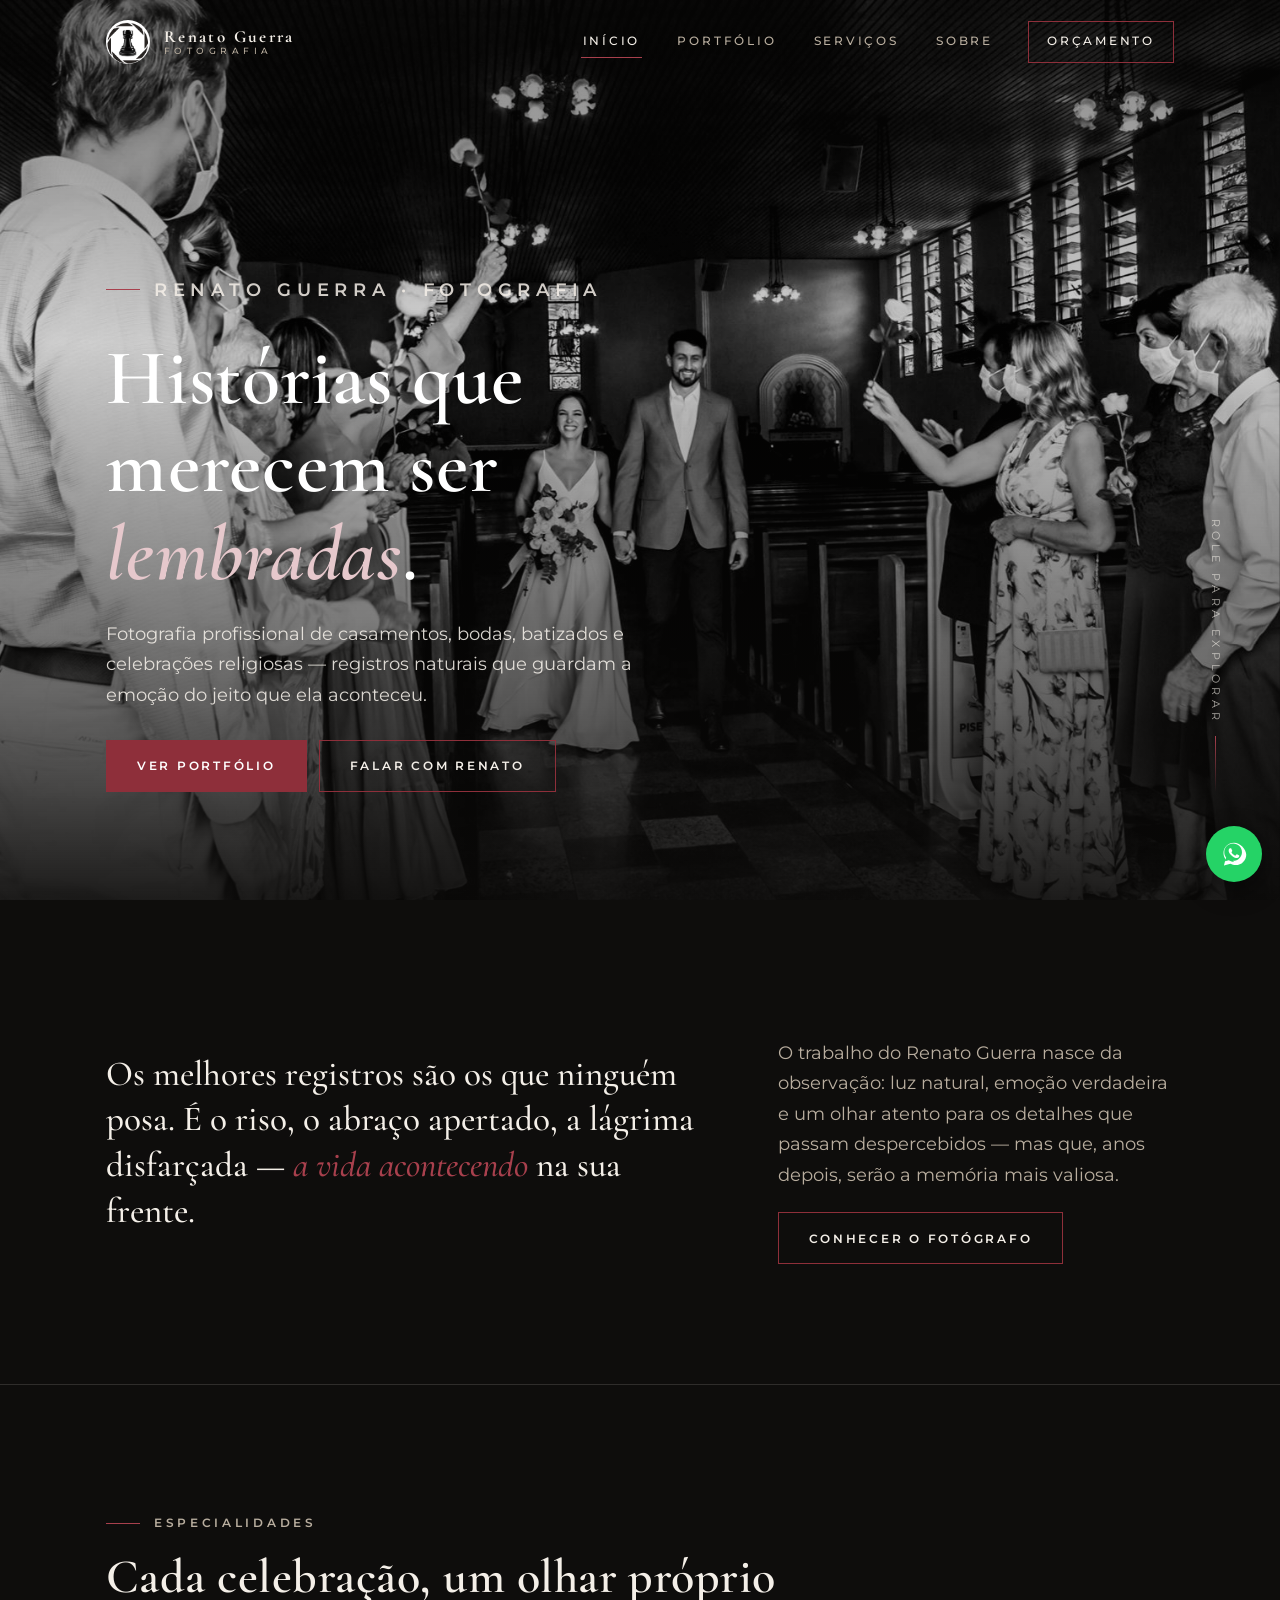
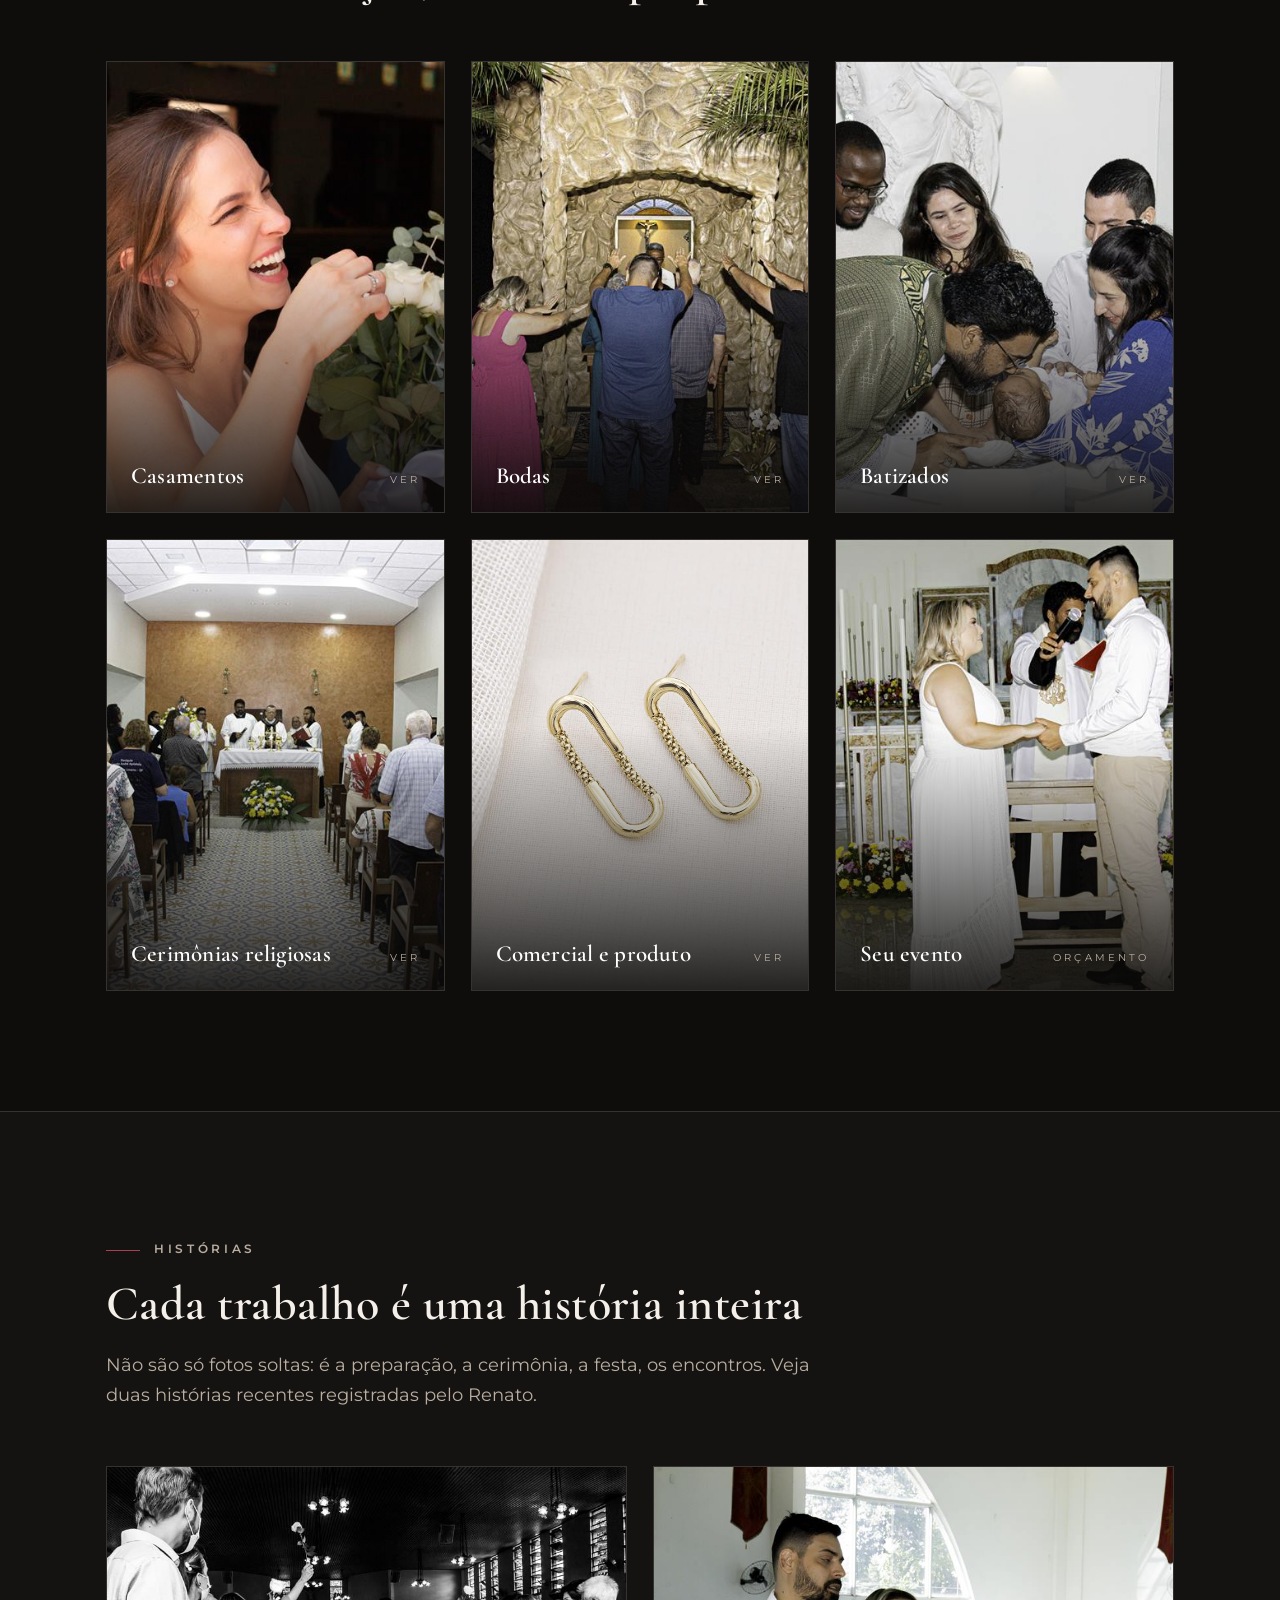
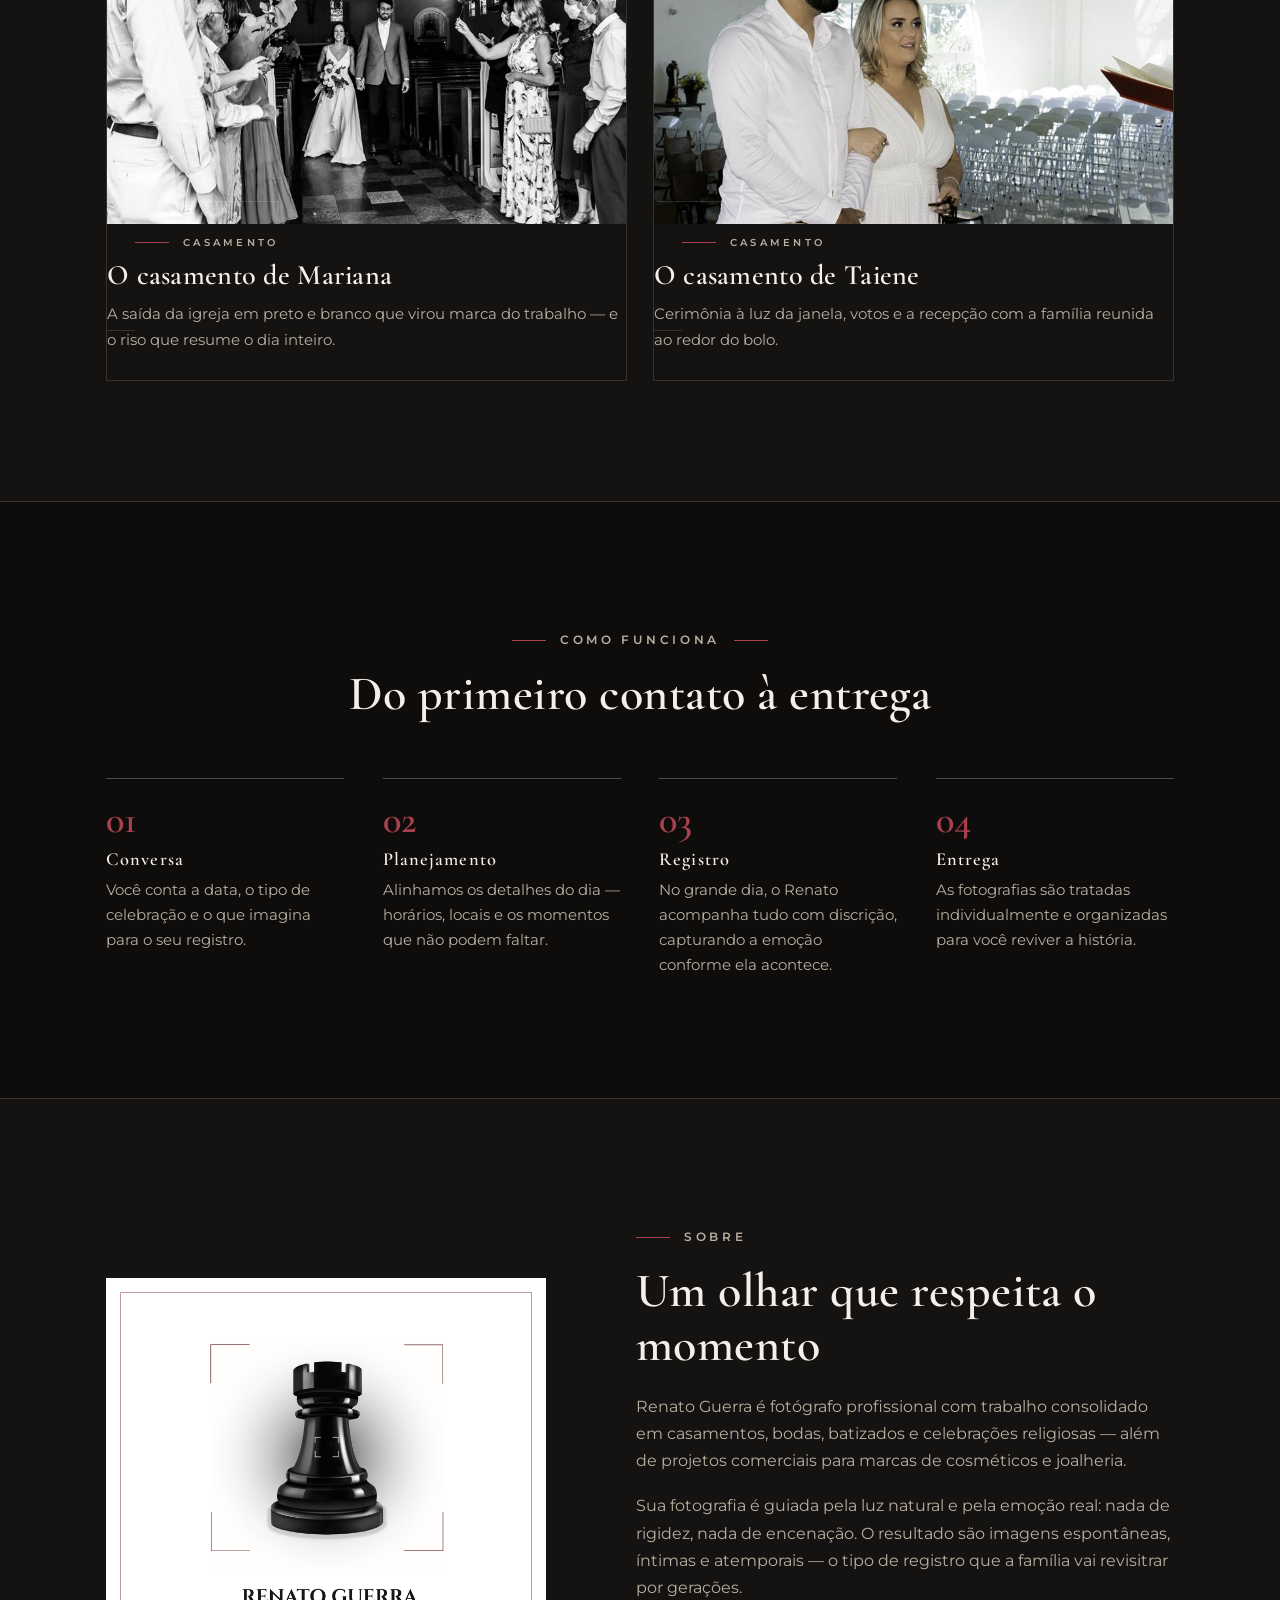
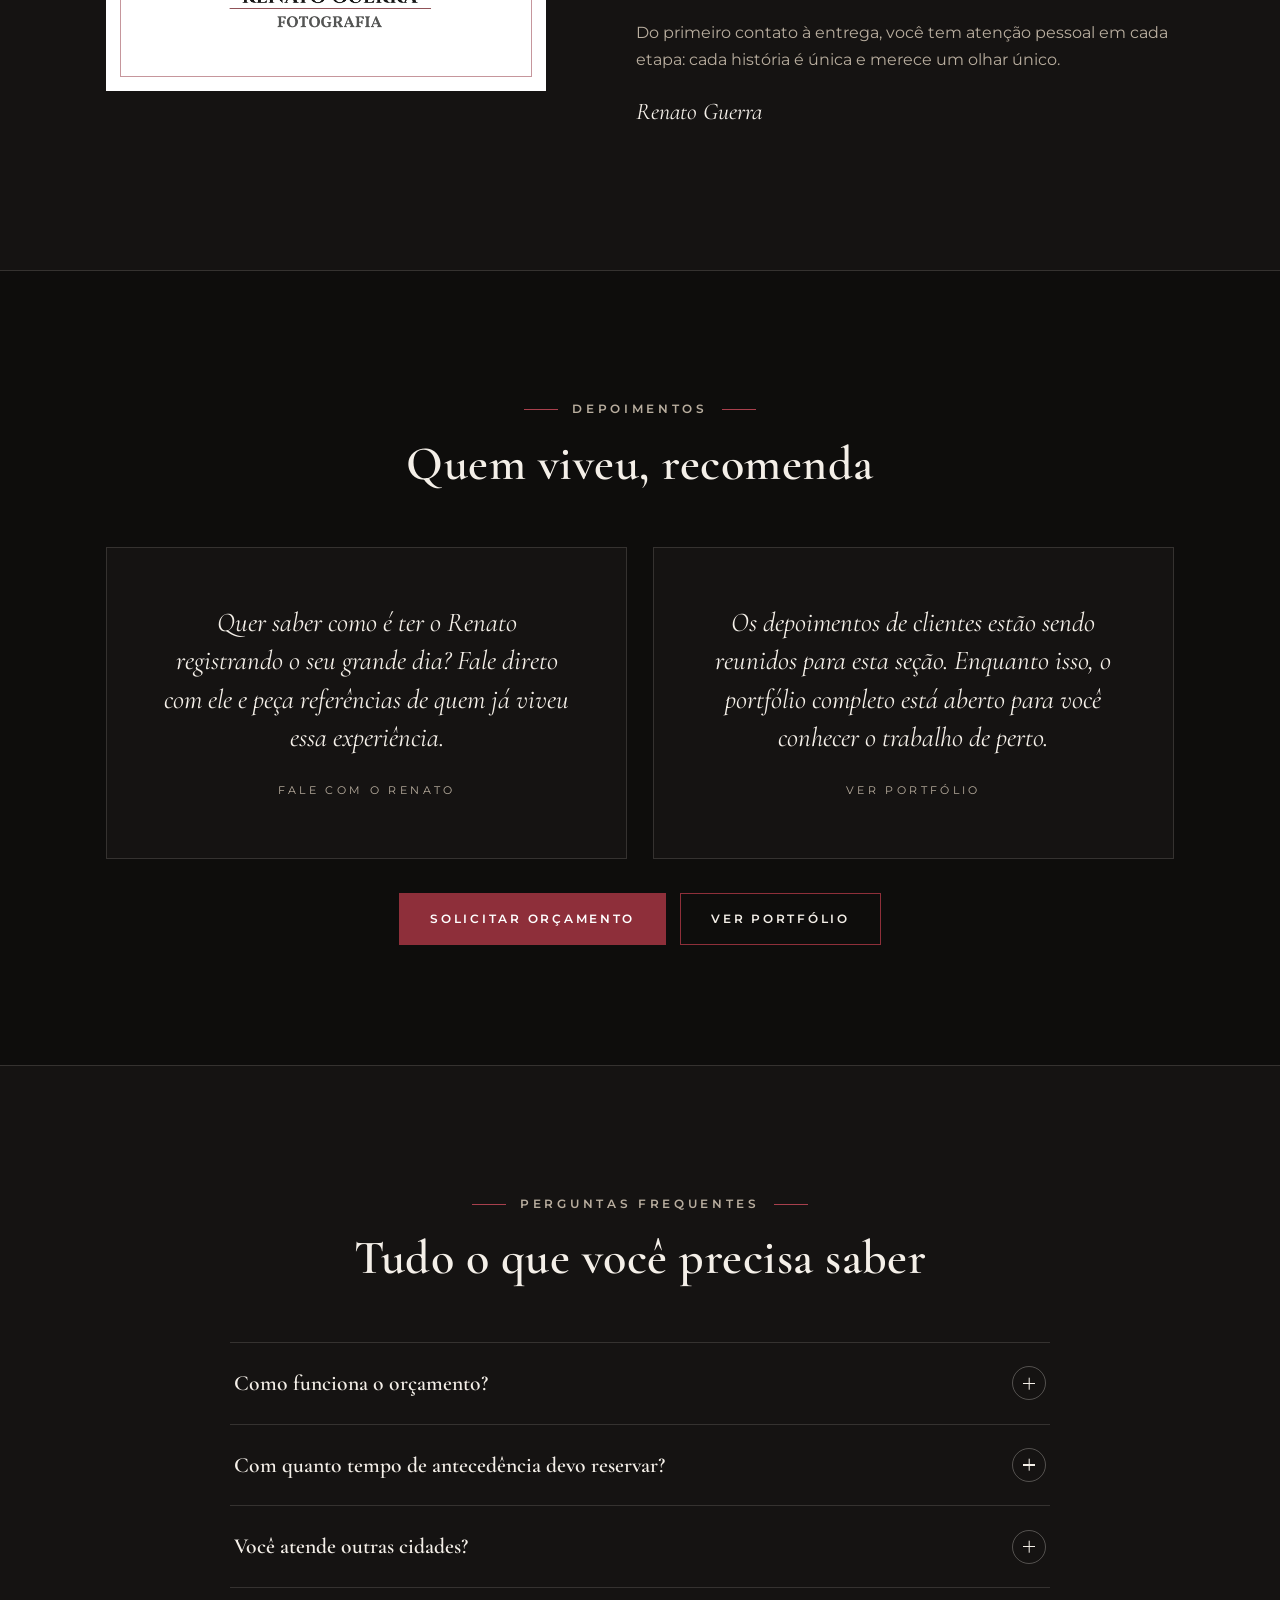
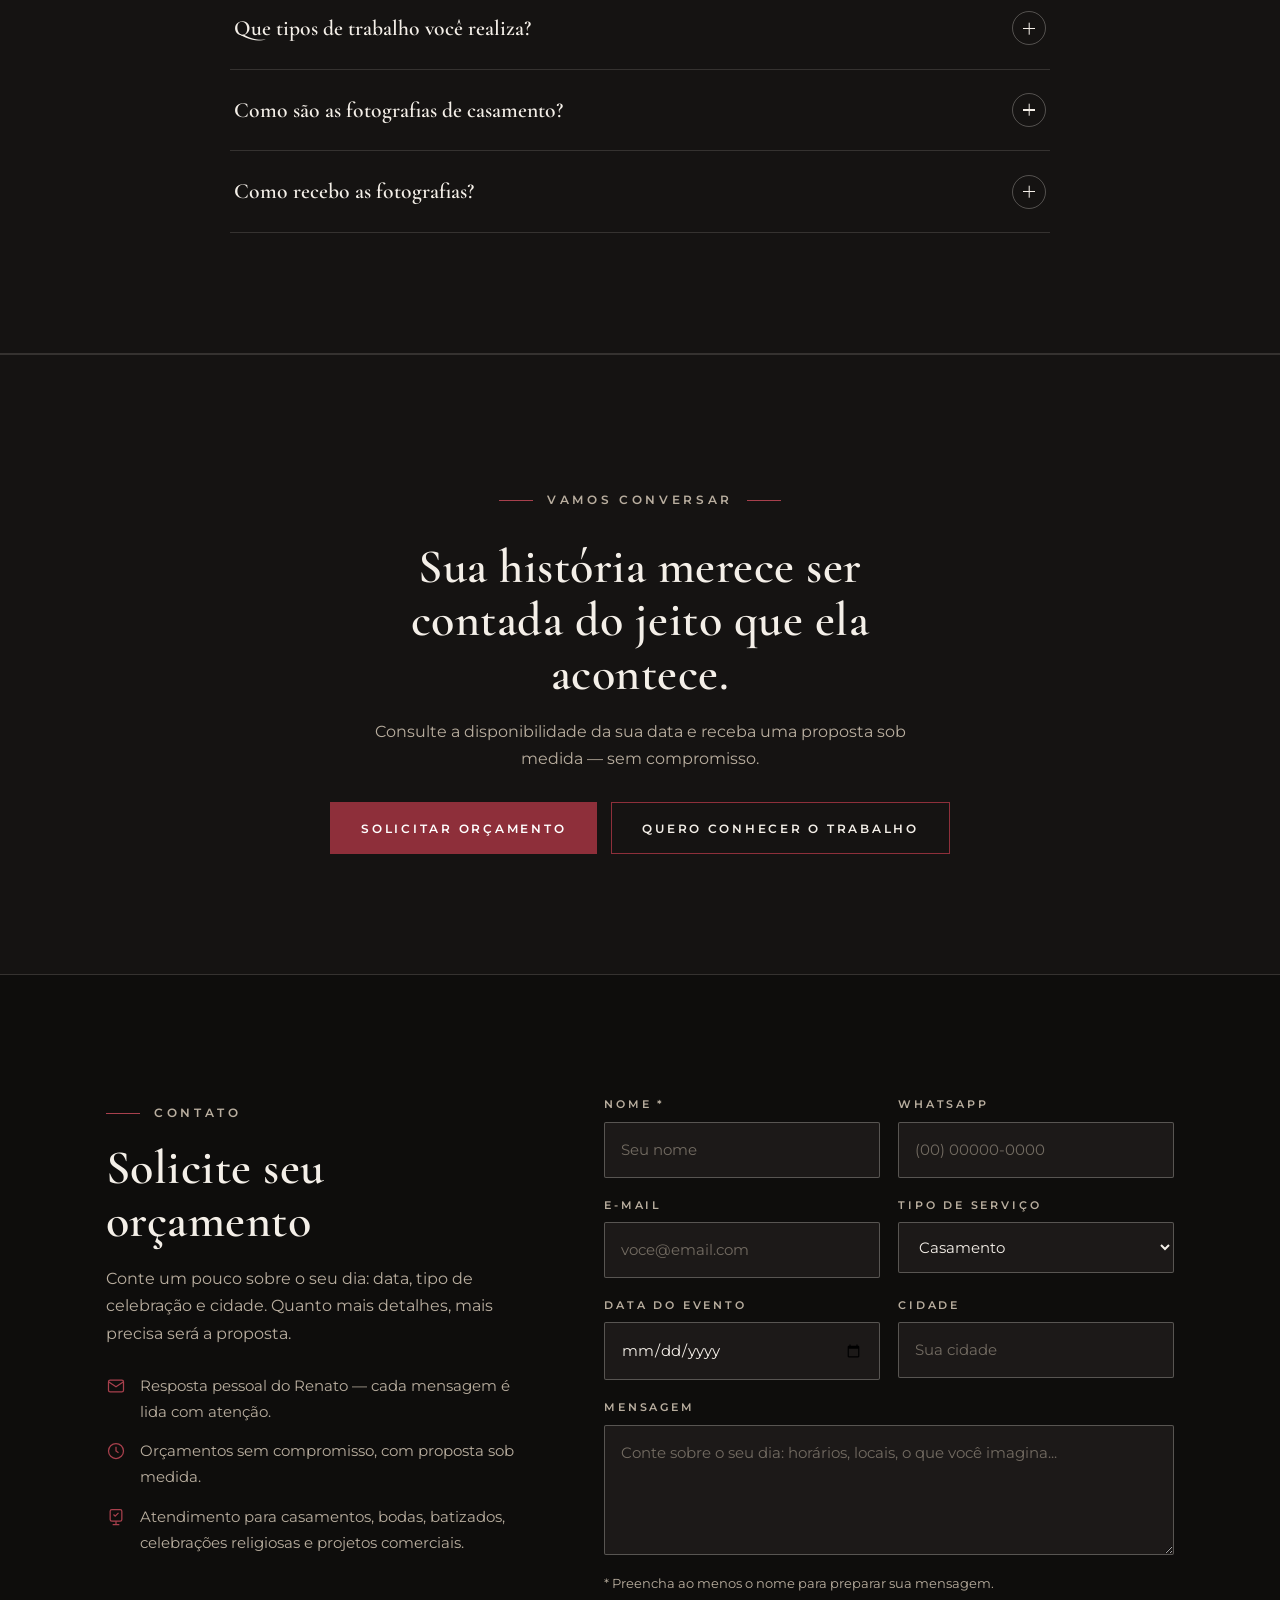
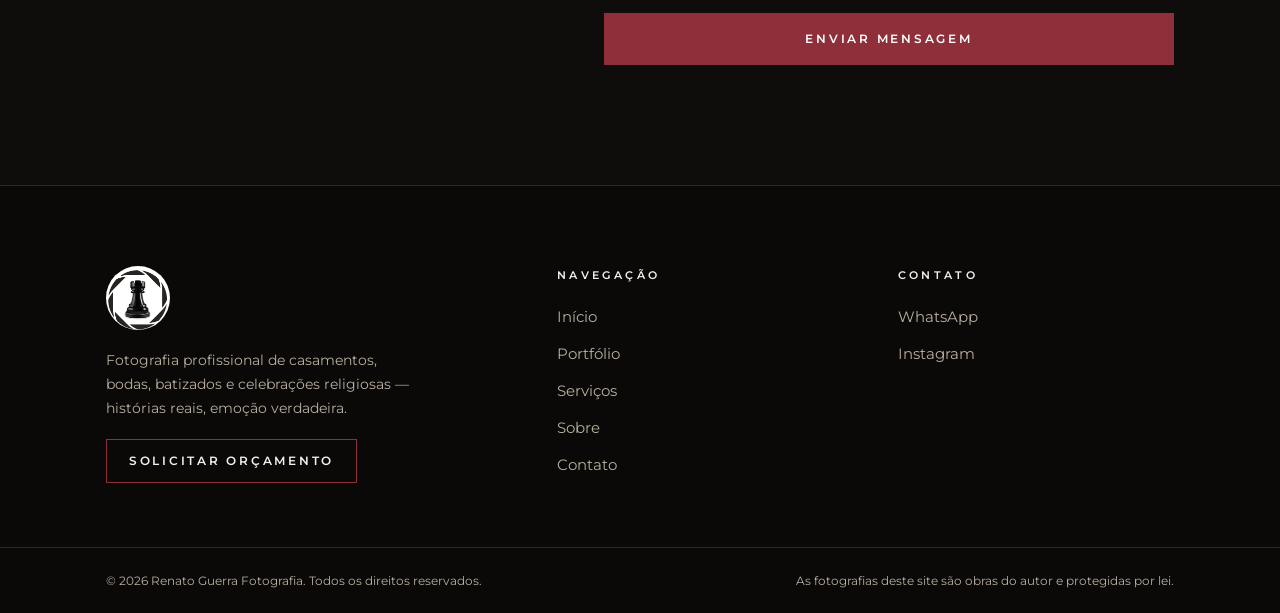
==== index.html @ cd2d1157 "chore: publish workspace changes" ====
<!DOCTYPE html>
<html lang="pt-BR">
<head>
  <meta charset="UTF-8">
  <meta name="viewport" content="width=device-width, initial-scale=1.0">
  <title>Renato Guerra Fotografia | Casamentos, Bodas e Celebrações Religiosas</title>
  <meta name="description" content="Renato Guerra é fotógrafo profissional de casamentos, bodas, batizados e celebrações religiosas. Registros naturais e emocionais que guardam a história da sua família. Solicite orçamento.">
  <meta name="robots" content="index,follow">
  <meta name="theme-color" content="#0e0d0c">
  <link rel="canonical" href="./">
  <link rel="icon" type="image/png" href="img/brand/favicon-64.png" sizes="64x64">
  <link rel="icon" type="image/png" href="img/brand/favicon-256.png" sizes="256x256">
  <link rel="apple-touch-icon" href="img/brand/apple-touch-icon.png">

  <meta property="og:type" content="website">
  <meta property="og:locale" content="pt_BR">
  <meta property="og:site_name" content="Renato Guerra Fotografia">
  <meta property="og:title" content="Renato Guerra Fotografia | Casamentos, Bodas e Celebrações Religiosas">
  <meta property="og:description" content="Registros naturais e emocionais que guardam a história da sua família. Fotografia profissional de casamentos, bodas, batizados e celebrações religiosas.">
  <meta property="og:image" content="img/casamento-mariana-04.jpg">
  <meta name="twitter:card" content="summary_large_image">

  <link rel="preconnect" href="https://fonts.googleapis.com">
  <link rel="preconnect" href="https://fonts.gstatic.com" crossorigin>
  <link href="https://fonts.googleapis.com/css2?family=Cormorant+Garamond:ital,wght@0,500;0,600;0,700;1,500;1,600&family=Montserrat:wght@400;500;600&display=swap" rel="stylesheet">
  <link rel="preload" as="image" href="img/casamento-mariana-04.jpg" fetchpriority="high">
  <link rel="stylesheet" href="css/style.css">

  <script type="application/ld+json">
  {
    "@context": "https://schema.org",
    "@type": "ProfessionalService",
    "name": "Renato Guerra Fotografia",
    "description": "Fotografia profissional de casamentos, bodas, batizados, celebrações religiosas e fotografia comercial de produtos.",
    "image": "img/brand/logo-full.png",
    "founder": { "@type": "Person", "name": "Renato Guerra", "jobTitle": "Fotógrafo" },
    "priceRange": "$$",
    "areaServed": "Brasil",
    "knowsAbout": ["Fotografia de casamento", "Fotografia de bodas", "Fotografia de batizado", "Fotografia comercial"]
  }
  </script>
</head>
<body>

<header class="site-header">
  <div class="header-inner">
    <a class="brand" href="./" aria-label="Renato Guerra Fotografia — página inicial">
      <img src="img/brand/logo-round.png" alt="Logo Renato Guerra Fotografia" width="44" height="44">
      <span class="brand-name">Renato Guerra<small>FOTOGRAFIA</small></span>
    </a>
    <button class="nav-toggle" aria-expanded="false" aria-controls="nav-principal" aria-label="Abrir menu">
      <span></span>
    </button>
    <nav class="nav" id="nav-principal" aria-label="Navegação principal">
      <a href="./" aria-current="page">Início</a>
      <a href="portfolio.html">Portfólio</a>
      <a href="#servicos">Serviços</a>
      <a href="#sobre">Sobre</a>
      <a href="#contato" class="nav-cta">Orçamento</a>
    </nav>
  </div>
</header>

<main>

  <!-- HERO -->
  <section class="hero" aria-label="Apresentação">
    <div class="hero-media">
      <img src="img/casamento-mariana-04.jpg" alt="Saída dos noivos da cerimônia de casamento, em preto e branco" width="2000" height="1333" fetchpriority="high">
    </div>
    <div class="hero-inner">
      <p class="eyebrow">Renato Guerra · Fotografia</p>
      <h1>Histórias que merecem ser <em>lembradas</em>.</h1>
      <p>Fotografia profissional de casamentos, bodas, batizados e celebrações religiosas — registros naturais que guardam a emoção do jeito que ela aconteceu.</p>
      <div class="btn-row">
        <a class="btn btn--solid" href="portfolio.html">Ver portfólio</a>
        <a class="btn btn--ghost" href="#contato" data-wa data-wa-msg="Olá, Renato! Conheci seu trabalho pelo site e gostaria de saber mais sobre seus serviços de fotografia.">Falar com Renato</a>
      </div>
    </div>
    <span class="hero-scroll" aria-hidden="true">Role para explorar</span>
  </section>

  <!-- MANIFESTO -->
  <section class="intro" aria-label="Manifesto">
    <div class="wrap intro-grid">
      <blockquote class="reveal">
        Os melhores registros são os que ninguém posa. É o riso, o abraço apertado, a lágrima disfarçada — <em>a vida acontecendo</em> na sua frente.
      </blockquote>
      <div class="reveal">
        <p class="lead">O trabalho do Renato Guerra nasce da observação: luz natural, emoção verdadeira e um olhar atento para os detalhes que passam despercebidos — mas que, anos depois, serão a memória mais valiosa.</p>
        <div class="btn-row" style="margin-top:22px">
          <a class="btn btn--ghost" href="#sobre">Conhecer o fotógrafo</a>
        </div>
      </div>
    </div>
  </section>

  <!-- ESPECIALIDADES -->
  <section id="servicos" aria-label="Especialidades">
    <div class="wrap">
      <div class="section-head reveal">
        <p class="eyebrow">Especialidades</p>
        <h2>Cada celebração, um olhar próprio</h2>
      </div>
      <div class="cats">
        <a class="cat reveal" href="portfolio.html#galeria" aria-label="Ver fotografias de casamentos">
          <img src="img/casamento-mariana-09-t.jpg" alt="Noiva sorrindo com buquê de rosas brancas" loading="lazy" decoding="async" width="820" height="547">
          <span class="cat-label"><h3>Casamentos</h3><span>Ver</span></span>
        </a>
        <a class="cat reveal" href="portfolio.html#galeria" aria-label="Ver fotografias de bodas">
          <img src="img/bodas-06-t.jpg" alt="Família reunida ao redor do bolo em celebração de bodas" loading="lazy" decoding="async" width="820" height="547">
          <span class="cat-label"><h3>Bodas</h3><span>Ver</span></span>
        </a>
        <a class="cat reveal" href="portfolio.html#galeria" aria-label="Ver fotografias de batizados">
          <img src="img/batismo-06-t.jpg" alt="Bênção do celebrante durante batizado" loading="lazy" decoding="async" width="820" height="547">
          <span class="cat-label"><h3>Batizados</h3><span>Ver</span></span>
        </a>
        <a class="cat reveal" href="portfolio.html#galeria" aria-label="Ver fotografias de cerimônias religiosas">
          <img src="img/religiosa-01-t.jpg" alt="Celebração religiosa na nave da igreja" loading="lazy" decoding="async" width="820" height="547">
          <span class="cat-label"><h3>Cerimônias religiosas</h3><span>Ver</span></span>
        </a>
        <a class="cat reveal" href="portfolio.html#galeria" aria-label="Ver fotografias comerciais e de produto">
          <img src="img/produto-artisana-01-t.jpg" alt="Fotografia de produto — colar de joalheria" loading="lazy" decoding="async" width="820" height="547">
          <span class="cat-label"><h3>Comercial e produto</h3><span>Ver</span></span>
        </a>
        <a class="cat reveal" href="#contato" aria-label="Solicitar orçamento para seu evento">
          <img src="img/casamento-taiene-09-t.jpg" alt="Noivos durante cerimônia de casamento" loading="lazy" decoding="async" width="820" height="547">
          <span class="cat-label"><h3>Seu evento</h3><span>Orçamento</span></span>
        </a>
      </div>
      <p class="cats-hint" aria-hidden="true">Deslize para ver mais</p>
    </div>
  </section>

  <!-- HISTÓRIAS -->
  <section aria-label="Histórias recentes" style="background:var(--bg-2);border-block:1px solid var(--line)">
    <div class="wrap">
      <div class="section-head reveal">
        <p class="eyebrow">Histórias</p>
        <h2>Cada trabalho é uma história inteira</h2>
        <p class="lead">Não são só fotos soltas: é a preparação, a cerimônia, a festa, os encontros. Veja duas histórias recentes registradas pelo Renato.</p>
      </div>
      <div class="stories">
        <a class="story reveal" href="portfolio.html#galeria">
          <img src="img/casamento-mariana-04-t.jpg" alt="Saída da igreja em preto e branco — casamento de Mariana" loading="lazy" decoding="async" width="820" height="547">
          <span class="story-body">
            <span class="eyebrow">Casamento</span>
            <h3>O casamento de Mariana</h3>
            <p>A saída da igreja em preto e branco que virou marca do trabalho — e o riso que resume o dia inteiro.</p>
          </span>
        </a>
        <a class="story reveal" href="portfolio.html#galeria">
          <img src="img/casamento-taiene-01-t.jpg" alt="Cerimônia à luz da janela — casamento de Taiene" loading="lazy" decoding="async" width="820" height="547">
          <span class="story-body">
            <span class="eyebrow">Casamento</span>
            <h3>O casamento de Taiene</h3>
            <p>Cerimônia à luz da janela, votos e a recepção com a família reunida ao redor do bolo.</p>
          </span>
        </a>
      </div>
    </div>
  </section>

  <!-- PROCESSO -->
  <section aria-label="Como funciona">
    <div class="wrap">
      <div class="section-head section-head--center reveal">
        <p class="eyebrow eyebrow--center">Como funciona</p>
        <h2>Do primeiro contato à entrega</h2>
      </div>
      <div class="process">
        <div class="step reveal"><span class="step-num">01</span><h3>Conversa</h3><p>Você conta a data, o tipo de celebração e o que imagina para o seu registro.</p></div>
        <div class="step reveal"><span class="step-num">02</span><h3>Planejamento</h3><p>Alinhamos os detalhes do dia — horários, locais e os momentos que não podem faltar.</p></div>
        <div class="step reveal"><span class="step-num">03</span><h3>Registro</h3><p>No grande dia, o Renato acompanha tudo com discrição, capturando a emoção conforme ela acontece.</p></div>
        <div class="step reveal"><span class="step-num">04</span><h3>Entrega</h3><p>As fotografias são tratadas individualmente e organizadas para você reviver a história.</p></div>
      </div>
    </div>
  </section>

  <!-- SOBRE -->
  <section id="sobre" aria-label="Sobre Renato Guerra" style="background:var(--bg-2);border-block:1px solid var(--line)">
    <div class="wrap about-grid">
      <div class="about-mark reveal">
        <img src="img/brand/logo-full.png" alt="Logo Renato Guerra Fotografia — torre de xadrez com marcas de visor fotográfico" loading="lazy" decoding="async" width="938" height="1200">
      </div>
      <div class="about-text reveal">
        <p class="eyebrow">Sobre</p>
        <h2>Um olhar que respeita o momento</h2>
        <p>Renato Guerra é fotógrafo profissional com trabalho consolidado em casamentos, bodas, batizados e celebrações religiosas — além de projetos comerciais para marcas de cosméticos e joalheria.</p>
        <p>Sua fotografia é guiada pela luz natural e pela emoção real: nada de rigidez, nada de encenação. O resultado são imagens espontâneas, íntimas e atemporais — o tipo de registro que a família vai revisitrar por gerações.</p>
        <p>Do primeiro contato à entrega, você tem atenção pessoal em cada etapa: cada história é única e merece um olhar único.</p>
        <p class="sign">Renato Guerra</p>
      </div>
    </div>
  </section>

  <!-- DEPOIMENTOS -->
  <section aria-label="Depoimentos">
    <div class="wrap">
      <div class="section-head section-head--center reveal">
        <p class="eyebrow eyebrow--center">Depoimentos</p>
        <h2>Quem viveu, recomenda</h2>
      </div>
      <div class="testi-row">
        <a class="testi reveal" href="#contato" data-wa data-wa-msg="Olá, Renato! Conheci seu trabalho pelo site e gostaria de conversar sobre fotografia.">
          <blockquote>Quer saber como é ter o Renato registrando o seu grande dia? Fale direto com ele e peça referências de quem já viveu essa experiência.</blockquote>
          <cite>Fale com o Renato</cite>
        </a>
        <a class="testi reveal" href="portfolio.html">
          <blockquote>Os depoimentos de clientes estão sendo reunidos para esta seção. Enquanto isso, o portfólio completo está aberto para você conhecer o trabalho de perto.</blockquote>
          <cite>Ver portfólio</cite>
        </a>
      </div>
      <div class="btn-row" style="justify-content:center;margin-top:34px">
        <a class="btn btn--solid" href="#contato" data-wa data-wa-msg="Olá, Renato! Gostaria de solicitar um orçamento para fotografia.">Solicitar orçamento</a>
        <a class="btn btn--ghost" href="portfolio.html">Ver portfólio</a>
      </div>
    </div>
  </section>

  <!-- FAQ -->
  <section aria-label="Perguntas frequentes" style="background:var(--bg-2);border-block:1px solid var(--line)">
    <div class="wrap">
      <div class="section-head section-head--center reveal">
        <p class="eyebrow eyebrow--center">Perguntas frequentes</p>
        <h2>Tudo o que você precisa saber</h2>
      </div>
      <div class="faq reveal">
        <details>
          <summary>Como funciona o orçamento? <span class="fx" aria-hidden="true"></span></summary>
          <p>Cada trabalho é único. Pelo formulário ou pelo WhatsApp, você conta a data, o tipo de celebração e o que imagina — e recebe uma proposta sob medida para o seu dia.</p>
        </details>
        <details>
          <summary>Com quanto tempo de antecedência devo reservar? <span class="fx" aria-hidden="true"></span></summary>
          <p>Quanto antes, melhor — especialmente para casamentos em datas concorridas, quando a agenda preenche com meses de antecedência. Consulte a disponibilidade da sua data sem compromisso.</p>
        </details>
        <details>
          <summary>Você atende outras cidades? <span class="fx" aria-hidden="true"></span></summary>
          <p>Sim — atendimentos fora da cidade de origem podem ser combinados diretamente na conversa do orçamento, de acordo com a logística do seu evento.</p>
        </details>
        <details>
          <summary>Que tipos de trabalho você realiza? <span class="fx" aria-hidden="true"></span></summary>
          <p>Casamentos, bodas, batizados e celebrações religiosas, além de fotografia comercial e de produto para marcas. Cada categoria tem seu próprio olhar e abordagem.</p>
        </details>
        <details>
          <summary>Como são as fotografias de casamento? <span class="fx" aria-hidden="true"></span></summary>
          <p>O registro é documental e discreto: a cerimônia, os convidados, os detalhes e as emoções são capturados conforme acontecem, com luz natural — sem interromper o seu dia.</p>
        </details>
        <details>
          <summary>Como recebo as fotografias? <span class="fx" aria-hidden="true"></span></summary>
          <p>As fotografias passam por tratamento individual e são organizadas para você reviver cada momento. Os detalhes de entrega e formatos são combinados no momento da contratação.</p>
        </details>
      </div>
    </div>
  </section>

  <!-- CTA FINAL -->
  <section class="cta-band" aria-label="Contato">
    <div class="wrap reveal">
      <p class="eyebrow eyebrow--center" style="justify-content:center">Vamos conversar</p>
      <h2>Sua história merece ser contada do jeito que ela acontece.</h2>
      <p>Consulte a disponibilidade da sua data e receba uma proposta sob medida — sem compromisso.</p>
      <div class="btn-row">
        <a class="btn btn--solid" href="#contato">Solicitar orçamento</a>
        <a class="btn btn--ghost" href="portfolio.html">Quero conhecer o trabalho</a>
      </div>
    </div>
  </section>

  <!-- CONTATO -->
  <section id="contato" aria-label="Contato e orçamento">
    <div class="wrap contact-grid">
      <div class="contact-side reveal">
        <p class="eyebrow">Contato</p>
        <h2>Solicite seu orçamento</h2>
        <p>Conte um pouco sobre o seu dia: data, tipo de celebração e cidade. Quanto mais detalhes, mais precisa será a proposta.</p>
        <ul class="contact-list">
          <li>
            <svg viewBox="0 0 24 24" aria-hidden="true"><rect x="3" y="5" width="18" height="14" rx="2"/><path d="m3 7 9 6 9-6"/></svg>
            <span>Resposta pessoal do Renato — cada mensagem é lida com atenção.</span>
          </li>
          <li>
            <svg viewBox="0 0 24 24" aria-hidden="true"><circle cx="12" cy="12" r="9"/><path d="M12 7v5l3 2"/></svg>
            <span>Orçamentos sem compromisso, com proposta sob medida.</span>
          </li>
          <li>
            <svg viewBox="0 0 24 24" aria-hidden="true"><path d="M8 21h8M12 17v4"/><rect x="5" y="3" width="14" height="14" rx="2"/><path d="m9 9 2 2 4-4"/></svg>
            <span>Atendimento para casamentos, bodas, batizados, celebrações religiosas e projetos comerciais.</span>
          </li>
        </ul>
      </div>
      <form class="form reveal" id="form-orcamento" novalidate>
        <div class="field">
          <label for="f-nome">Nome *</label>
          <input type="text" id="f-nome" name="nome" required autocomplete="name" placeholder="Seu nome">
        </div>
        <div class="field">
          <label for="f-whatsapp">WhatsApp</label>
          <input type="tel" id="f-whatsapp" name="whatsapp" autocomplete="tel" placeholder="(00) 00000-0000">
        </div>
        <div class="field">
          <label for="f-email">E-mail</label>
          <input type="email" id="f-email" name="email" autocomplete="email" placeholder="voce@email.com">
        </div>
        <div class="field">
          <label for="f-tipo">Tipo de serviço</label>
          <select id="f-tipo" name="tipo">
            <option value="Casamento">Casamento</option>
            <option value="Bodas">Bodas</option>
            <option value="Batizado">Batizado</option>
            <option value="Celebração religiosa">Celebração religiosa</option>
            <option value="Comercial / produto">Comercial / produto</option>
            <option value="Outro">Outro</option>
          </select>
        </div>
        <div class="field">
          <label for="f-data">Data do evento</label>
          <input type="date" id="f-data" name="data">
        </div>
        <div class="field">
          <label for="f-cidade">Cidade</label>
          <input type="text" id="f-cidade" name="cidade" autocomplete="address-level2" placeholder="Sua cidade">
        </div>
        <div class="field field--full">
          <label for="f-msg">Mensagem</label>
          <textarea id="f-msg" name="mensagem" placeholder="Conte sobre o seu dia: horários, locais, o que você imagina..."></textarea>
        </div>
        <p class="form-note">* Preencha ao menos o nome para preparar sua mensagem.</p>
        <div class="form-success" role="status" aria-live="polite">
          <strong class="js-ok-title">Mensagem preparada.</strong>
          <p class="js-ok-text">Sua mensagem foi gerada para envio.</p>
          <textarea class="js-ok-copy" style="display:none;width:100%;margin-top:12px;min-height:120px;background:var(--bg-3);border:1px solid var(--line-strong);color:var(--text);font:inherit;font-size:.88rem" readonly></textarea>
        </div>
        <div class="field field--full" style="gap:0">
          <button type="submit" class="btn btn--solid">Enviar mensagem</button>
        </div>
      </form>
    </div>
  </section>

</main>

<a class="wa-float" data-wa href="#contato" aria-label="Falar com Renato no WhatsApp">
  <svg viewBox="0 0 32 32" aria-hidden="true"><path d="M16 3C9.4 3 4 8.3 4 14.9c0 2.6.8 5 2.3 7L4.5 29l7.4-1.9c1.9 1 4 1.6 6.1 1.6 6.6 0 12-5.3 12-11.9S22.6 3 16 3zm0 21.8c-1.9 0-3.8-.5-5.4-1.5l-.4-.2-4.4 1.1 1.2-4.2-.3-.4c-1.2-1.7-1.8-3.6-1.8-5.7 0-5.4 4.5-9.8 10.1-9.8s10.1 4.4 10.1 9.8-4.5 9.9-10.1 9.9zm5.5-7.4c-.3-.1-1.8-.9-2-1-.3-.1-.5-.1-.7.1-.2.3-.8 1-.9 1.2-.2.2-.3.2-.6.1-.3-.1-1.3-.5-2.4-1.5-.9-.8-1.5-1.8-1.7-2.1-.2-.3 0-.5.1-.6l.4-.5c.1-.2.2-.3.3-.5.1-.2 0-.4 0-.5s-.7-1.6-1-2.2c-.2-.5-.5-.5-.7-.5h-.6c-.2 0-.5.1-.8.4-.3.3-1 1-1 2.5s1.1 2.9 1.2 3.1c.1.2 2.1 3.2 5.1 4.5.7.3 1.3.5 1.7.6.7.2 1.4.2 1.9.1.6-.1 1.8-.7 2-1.4.3-.7.3-1.3.2-1.4-.1-.1-.3-.2-.6-.4z"/></svg>
</a>

<footer class="site-footer">
  <div class="wrap footer-grid">
    <div class="footer-brand">
      <img src="img/brand/logo-round.png" alt="Logo Renato Guerra Fotografia" loading="lazy" width="64" height="64">
      <p>Fotografia profissional de casamentos, bodas, batizados e celebrações religiosas — histórias reais, emoção verdadeira.</p>
      <div class="btn-row">
        <a class="btn btn--ghost" style="min-height:44px;padding:10px 22px" href="#contato">Solicitar orçamento</a>
      </div>
    </div>
    <div>
      <h4>Navegação</h4>
      <ul class="footer-links">
        <li><a href="./">Início</a></li>
        <li><a href="portfolio.html">Portfólio</a></li>
        <li><a href="#servicos">Serviços</a></li>
        <li><a href="#sobre">Sobre</a></li>
        <li><a href="#contato">Contato</a></li>
      </ul>
    </div>
    <div>
      <h4>Contato</h4>
      <ul class="footer-links">
        <li><a data-wa href="#contato">WhatsApp</a></li>
        <li><a data-ig href="https://www.instagram.com/guerra.renatofotografia/" style="display:none">Instagram</a></li>
        <li><a data-email href="#" style="display:none">E-mail</a></li>
      </ul>
    </div>
  </div>
  <div class="footer-bottom">
    <div class="wrap">
      <span>© <span id="ano">2026</span> Renato Guerra Fotografia. Todos os direitos reservados.</span>
      <span>As fotografias deste site são obras do autor e protegidas por lei.</span>
    </div>
  </div>
</footer>

<script src="js/galeria.js" defer></script>
<script src="js/main.js" defer></script>
</body>
</html>
---- css/style.css ----
/* =========================================================
   RENATO GUERRA FOTOGRAFIA — Design System
   Identidade: preto profundo, branco quente, vinho da logo
   ========================================================= */

:root{
  --bg:#0e0d0c;
  --bg-2:#151312;
  --bg-3:#1c1918;
  --text:#f4efe8;
  --muted:#b9ae9f;
  --accent:#8e2f3a;
  --accent-2:#a8404d;
  --line:rgba(244,239,232,.14);
  --line-strong:rgba(244,239,232,.28);
  --serif:'Cormorant Garamond',Georgia,serif;
  --sans:'Montserrat',system-ui,-apple-system,Segoe UI,Arial,sans-serif;
  --maxw:1180px;
  --pad:clamp(20px,5vw,56px);
  --ease:cubic-bezier(.22,.61,.36,1);
}

*,*::before,*::after{box-sizing:border-box}
html{scroll-behavior:smooth;-webkit-text-size-adjust:100%}
body{
  margin:0;background:var(--bg);color:var(--text);
  font-family:var(--sans);font-size:16px;line-height:1.7;
  -webkit-font-smoothing:antialiased;overflow-x:hidden;
}
img{max-width:100%;display:block;height:auto}
a{color:inherit;text-decoration:none}
button{font-family:inherit}

::selection{background:var(--accent);color:#fff}

/* Tipografia */
h1,h2,h3{font-family:var(--serif);font-weight:600;line-height:1.12;margin:0;letter-spacing:.01em}
.eyebrow{
  font-family:var(--sans);font-size:.72rem;font-weight:600;
  letter-spacing:.32em;text-transform:uppercase;color:var(--muted);
  display:inline-flex;align-items:center;gap:14px;margin:0 0 18px;
}
.eyebrow::before{content:"";width:34px;height:1px;background:var(--accent-2)}
.eyebrow--center::after{content:"";width:34px;height:1px;background:var(--accent-2)}
h2{font-size:clamp(1.9rem,4.2vw,3rem)}
.lead{color:var(--muted);font-size:clamp(1rem,1.4vw,1.13rem);max-width:62ch}

/* Layout */
.wrap{max-width:var(--maxw);margin:0 auto;padding:0 var(--pad)}
section{padding:clamp(64px,10vw,120px) 0}
.section-head{max-width:720px;margin-bottom:clamp(32px,5vw,56px)}
.section-head--center{margin-inline:auto;text-align:center}
.section-head--center .lead{margin-inline:auto}

/* Botões */
.btn{
  display:inline-flex;align-items:center;justify-content:center;gap:10px;
  min-height:52px;padding:14px 30px;border:1px solid var(--accent);
  font-size:.78rem;font-weight:600;letter-spacing:.22em;text-transform:uppercase;
  cursor:pointer;transition:background .3s var(--ease),color .3s var(--ease),border-color .3s var(--ease);
  background:transparent;color:var(--text);
}
.btn--solid{background:var(--accent);color:#fff}
.btn--solid:hover{background:var(--accent-2);border-color:var(--accent-2)}
.btn--ghost:hover{background:rgba(142,47,58,.16)}
.btn:focus-visible,a:focus-visible,button:focus-visible,input:focus-visible,select:focus-visible,textarea:focus-visible,[tabindex]:focus-visible{
  outline:2px solid var(--accent-2);outline-offset:3px
}
.btn-row{display:flex;flex-wrap:wrap;gap:14px}

/* Header */
.site-header{
  position:fixed;inset:0 0 auto;z-index:60;
  transition:background .35s var(--ease),box-shadow .35s var(--ease),border-color .35s;
  border-bottom:1px solid transparent;
}
.site-header.is-solid{background:rgba(14,13,12,.94);backdrop-filter:blur(10px);border-bottom-color:var(--line)}
.header-inner{
  max-width:var(--maxw);margin:0 auto;padding:14px var(--pad);
  display:flex;align-items:center;justify-content:space-between;gap:20px;
}
.brand{display:flex;align-items:center;gap:14px;min-height:56px}
.brand img{width:44px;height:44px;border-radius:50%;background:#fff;object-fit:cover}
.brand-name{font-family:var(--serif);font-size:1.06rem;font-weight:700;letter-spacing:.14em;line-height:1.1;white-space:nowrap}
.brand-name small{display:block;font-family:var(--sans);font-size:.56rem;font-weight:500;letter-spacing:.5em;color:var(--muted)}
.nav{display:flex;align-items:center;gap:clamp(18px,2.6vw,36px)}
.nav a{
  font-size:.72rem;font-weight:500;letter-spacing:.24em;text-transform:uppercase;
  color:var(--muted);padding:8px 2px;position:relative;transition:color .25s
}
.nav a::after{
  content:"";position:absolute;left:0;bottom:2px;height:1px;width:100%;
  background:var(--accent-2);transform:scaleX(0);transform-origin:left;
  transition:transform .3s var(--ease)
}
.nav a:hover,.nav a[aria-current="page"]{color:var(--text)}
.nav a:hover::after,.nav a[aria-current="page"]::after{transform:scaleX(1)}
.nav-cta{border:1px solid var(--accent);padding:10px 18px !important;color:var(--text) !important}
.nav-cta:hover{background:var(--accent)}
.nav-cta::after{display:none}
.nav-toggle{
  display:none;width:48px;height:48px;border:1px solid var(--line-strong);
  background:rgba(14,13,12,.5);cursor:pointer;position:relative;border-radius:2px
}
.nav-toggle span,.nav-toggle span::before,.nav-toggle span::after{
  content:"";position:absolute;left:14px;width:20px;height:1.6px;background:var(--text);transition:transform .3s var(--ease),opacity .3s
}
.nav-toggle span{top:23px}
.nav-toggle span::before{left:0;top:-6px}
.nav-toggle span::after{left:0;top:6px}
.nav-toggle[aria-expanded="true"] span{background:transparent}
.nav-toggle[aria-expanded="true"] span::before{transform:translateY(6px) rotate(45deg)}
.nav-toggle[aria-expanded="true"] span::after{transform:translateY(-6px) rotate(-45deg)}

@media (max-width:920px){
  .nav{
    position:fixed;inset:0;flex-direction:column;justify-content:center;
    background:rgba(10,9,8,.98);gap:8px;opacity:0;visibility:hidden;
    transition:opacity .3s var(--ease),visibility .3s
  }
  .nav.is-open{opacity:1;visibility:visible}
  .nav a{font-size:1rem;letter-spacing:.3em;padding:14px 20px}
  .nav-cta{margin-top:18px;padding:16px 34px !important}
  .nav-toggle{display:block;z-index:70}
}
@media (max-width:380px){.brand img{width:38px;height:38px}.brand-name{font-size:.95rem}}

/* Hero */
.hero{
  position:relative;min-height:100svh;display:flex;align-items:flex-end;
  padding:0 0 clamp(72px,12vh,140px);isolation:isolate
}
.hero-media{position:absolute;inset:0;z-index:-2;overflow:hidden}
.hero-media img{width:100%;height:100%;object-fit:cover;object-position:center 30%;animation:heroZoom 14s var(--ease) forwards}
@keyframes heroZoom{from{transform:scale(1.07)}to{transform:scale(1)}}
.hero::after{
  content:"";position:absolute;inset:0;z-index:-1;
  background:linear-gradient(180deg,rgba(10,9,8,.52) 0%,rgba(10,9,8,.18) 38%,rgba(10,9,8,.62) 78%,rgba(10,9,8,.92) 100%)
}
.hero-inner{max-width:var(--maxw);margin:0 auto;padding:0 var(--pad);width:100%}
.hero .eyebrow{color:rgba(244,239,232,.85)}
.hero h1{font-size:clamp(2.5rem,7vw,4.9rem);max-width:14ch;color:#fff}
.hero h1 em{font-style:italic;color:#e6c8cc}
.hero p{color:rgba(244,239,232,.88);max-width:46ch;margin:20px 0 30px;font-size:clamp(.98rem,1.5vw,1.12rem)}
.hero .btn-row{gap:12px}
.hero-scroll{
  position:absolute;right:clamp(20px,5vw,56px);bottom:clamp(72px,12vh,140px);
  writing-mode:vertical-rl;font-size:.66rem;letter-spacing:.4em;text-transform:uppercase;
  color:rgba(244,239,232,.65);display:flex;align-items:center;gap:12px
}
.hero-scroll::after{content:"";width:1px;height:56px;background:linear-gradient(180deg,var(--accent-2),transparent)}
@media (max-width:720px){.hero-scroll{display:none}.hero .btn{width:100%;max-width:340px}}

/* Faixa manifesto */
.intro{border-bottom:1px solid var(--line)}
.intro-grid{display:grid;grid-template-columns:1.2fr .8fr;gap:clamp(28px,6vw,80px);align-items:center}
.intro blockquote{
  font-family:var(--serif);font-size:clamp(1.5rem,3vw,2.2rem);line-height:1.3;margin:0;font-weight:500
}
.intro blockquote em{color:var(--accent-2);font-style:italic}
@media (max-width:820px){.intro-grid{grid-template-columns:1fr}}

/* Especialidades */
.cats{display:grid;grid-template-columns:repeat(3,1fr);gap:clamp(14px,2vw,26px)}
.cat{
  position:relative;display:block;overflow:hidden;background:var(--bg-2);
  aspect-ratio:3/4;border:1px solid var(--line)
}
.cat img{width:100%;height:100%;object-fit:cover;transition:transform .8s var(--ease),filter .8s var(--ease)}
.cat::after{content:"";position:absolute;inset:0;background:linear-gradient(180deg,transparent 42%,rgba(10,9,8,.88) 100%)}
.cat:hover img{transform:scale(1.045)}
.cat-label{
  position:absolute;left:0;right:0;bottom:0;z-index:2;padding:22px 24px;
  display:flex;align-items:baseline;justify-content:space-between;gap:10px
}
.cat-label h3{font-size:clamp(1.2rem,1.8vw,1.5rem);color:#fff}
.cat-label span{font-size:.64rem;letter-spacing:.3em;text-transform:uppercase;color:var(--muted);white-space:nowrap}
@media (max-width:920px){
  .cats{display:grid;grid-auto-flow:column;grid-auto-columns:74%;grid-template-columns:none;
    overflow-x:auto;scroll-snap-type:x mandatory;gap:14px;
    margin-inline:calc(var(--pad)*-1);padding-inline:var(--pad);scrollbar-width:none}
  .cats::-webkit-scrollbar{display:none}
  .cat{scroll-snap-align:center;aspect-ratio:4/5}
  .cats-hint{display:block;margin-top:14px;font-size:.66rem;letter-spacing:.28em;text-transform:uppercase;color:var(--muted);text-align:center}
}
@media (min-width:921px){.cats-hint{display:none}}

/* Histórias */
.stories{display:grid;grid-template-columns:1fr 1fr;gap:clamp(14px,2vw,26px)}
.story{position:relative;display:block;overflow:hidden;border:1px solid var(--line);background:var(--bg-2)}
.story img{aspect-ratio:16/11;width:100%;object-fit:cover;transition:transform .8s var(--ease)}
.story:hover img{transform:scale(1.04)}
.story-body{padding:26px 28px 30px;border-top:1px solid var(--line)}
.story-body .eyebrow{margin-bottom:8px;font-size:.64rem}
.story-body h3{font-size:clamp(1.35rem,2.2vw,1.8rem)}
.story-body p{color:var(--muted);margin:10px 0 0;font-size:.95rem}
@media (max-width:820px){.stories{grid-template-columns:1fr}}

/* Serviços */
.services{display:grid;gap:0;border-top:1px solid var(--line)}
.service{
  display:grid;grid-template-columns:minmax(0,1fr) 120px;gap:clamp(20px,4vw,56px);
  align-items:center;padding:clamp(26px,4vw,40px) 0;border-bottom:1px solid var(--line)
}
.service h3{font-size:clamp(1.3rem,2.2vw,1.75rem);margin-bottom:8px}
.service p{color:var(--muted);margin:0;max-width:58ch;font-size:.97rem}
.service-thumb{width:120px;aspect-ratio:1;object-fit:cover;border:1px solid var(--line)}
@media (max-width:640px){
  .service{grid-template-columns:88px 1fr;gap:16px}
  .service-thumb{width:88px}
}

/* Processo */
.process{display:grid;grid-template-columns:repeat(4,1fr);gap:clamp(18px,3vw,40px)}
.step{border-top:1px solid var(--line-strong);padding-top:22px}
.step-num{font-family:var(--serif);font-size:2.4rem;font-weight:600;color:var(--accent-2);line-height:1;display:block;margin-bottom:10px}
.step h3{font-size:1.15rem;margin-bottom:8px;letter-spacing:.06em}
.step p{color:var(--muted);font-size:.92rem;margin:0}
@media (max-width:920px){.process{grid-template-columns:1fr 1fr}}
@media (max-width:520px){.process{grid-template-columns:1fr}}

/* CTA banda */
.cta-band{background:var(--bg-2);border-block:1px solid var(--line);text-align:center}
.cta-band h2{max-width:22ch;margin-inline:auto}
.cta-band p{color:var(--muted);max-width:52ch;margin:16px auto 30px}
.cta-band .btn-row{justify-content:center}

/* Sobre */
.about-grid{display:grid;grid-template-columns:.9fr 1.1fr;gap:clamp(32px,7vw,90px);align-items:center}
.about-mark{position:relative;background:#fff;padding:clamp(28px,4vw,48px);display:flex;justify-content:center}
.about-mark img{width:min(320px,72%)}
.about-mark::after{
  content:"";position:absolute;inset:14px;border:1px solid rgba(142,47,58,.5);pointer-events:none
}
.about-text h2{margin-bottom:20px}
.about-text p{color:var(--muted);margin:0 0 18px}
.about-text .sign{
  font-family:var(--serif);font-style:italic;font-size:1.5rem;color:var(--text);margin-top:8px
}
@media (max-width:880px){.about-grid{grid-template-columns:1fr}.about-mark{max-width:420px;margin-inline:auto}}

/* Depoimentos */
.testi{
  border:1px solid var(--line);background:var(--bg-2);
  padding:clamp(30px,5vw,56px);text-align:center;display:block;
  transition:border-color .3s var(--ease),background .3s var(--ease)
}
.testi:hover{border-color:var(--accent-2);background:rgba(142,47,58,.08)}
.testi blockquote{font-family:var(--serif);font-style:italic;font-size:clamp(1.25rem,2.4vw,1.7rem);max-width:34ch;margin:0 auto 18px;line-height:1.4;color:var(--text)}
.testi cite{font-style:normal;font-size:.7rem;letter-spacing:.3em;text-transform:uppercase;color:var(--muted)}
.testi-row{display:grid;grid-template-columns:1fr 1fr;gap:clamp(14px,2vw,26px)}
@media (max-width:820px){.testi-row{grid-template-columns:1fr}}

/* FAQ */
.faq{max-width:820px;margin:0 auto}
.faq details{border-bottom:1px solid var(--line)}
.faq details:first-child{border-top:1px solid var(--line)}
.faq summary{
  cursor:pointer;list-style:none;display:flex;justify-content:space-between;align-items:center;gap:18px;
  padding:22px 4px;font-family:var(--serif);font-size:clamp(1.1rem,1.8vw,1.35rem);font-weight:600;
  transition:color .25s
}
.faq summary::-webkit-details-marker{display:none}
.faq summary:hover{color:var(--accent-2)}
.faq summary .fx{
  flex:0 0 auto;width:34px;height:34px;border:1px solid var(--line-strong);border-radius:50%;
  display:grid;place-items:center;position:relative;transition:transform .3s var(--ease),border-color .3s
}
.faq summary .fx::before,.faq summary .fx::after{content:"";position:absolute;background:var(--text);width:12px;height:1.4px}
.faq summary .fx::after{transform:rotate(90deg);transition:transform .3s var(--ease)}
.faq details[open] summary .fx{border-color:var(--accent-2);transform:rotate(45deg)}
.faq details p{color:var(--muted);padding:0 4px 24px;margin:0;max-width:64ch}

/* Contato */
.contact-grid{display:grid;grid-template-columns:.85fr 1.15fr;gap:clamp(32px,6vw,80px)}
.contact-side h2{margin-bottom:16px}
.contact-side p{color:var(--muted)}
.contact-list{list-style:none;margin:26px 0 0;padding:0;display:grid;gap:14px}
.contact-list li{display:flex;gap:14px;align-items:flex-start;color:var(--muted);font-size:.95rem}
.contact-list svg{flex:0 0 auto;width:20px;height:20px;stroke:var(--accent-2);fill:none;stroke-width:1.5;margin-top:3px}
.form{display:grid;grid-template-columns:1fr 1fr;gap:18px}
.field{display:flex;flex-direction:column;gap:8px}
.field--full{grid-column:1/-1}
.field label{font-size:.68rem;font-weight:600;letter-spacing:.26em;text-transform:uppercase;color:var(--muted)}
.field input,.field select,.field textarea{
  background:var(--bg-3);border:1px solid var(--line-strong);color:var(--text);
  padding:14px 16px;font:inherit;font-size:.95rem;border-radius:2px;transition:border-color .25s
}
.field textarea{min-height:130px;resize:vertical}
.field input:focus,.field select:focus,.field textarea:focus{border-color:var(--accent-2);outline:none}
.field input::placeholder,.field textarea::placeholder{color:rgba(185,174,159,.55)}
.form-note{grid-column:1/-1;font-size:.8rem;color:var(--muted);margin:0}
.form-success{
  grid-column:1/-1;border:1px solid var(--accent);background:rgba(142,47,58,.12);
  padding:20px 22px;display:none
}
.form-success.is-visible{display:block}
.form-success strong{font-family:var(--serif);font-size:1.2rem;display:block;margin-bottom:6px}
.form-success p{margin:0;color:var(--muted);font-size:.92rem}
@media (max-width:880px){.contact-grid{grid-template-columns:1fr}}
@media (max-width:560px){.form{grid-template-columns:1fr}}

/* Footer */
.site-footer{border-top:1px solid var(--line);background:#0a0908;padding:clamp(48px,7vw,80px) 0 0}
.footer-grid{display:grid;grid-template-columns:1.4fr 1fr 1fr;gap:clamp(28px,5vw,64px);padding-bottom:clamp(40px,6vw,64px)}
.footer-brand img{width:64px;height:64px;border-radius:50%;background:#fff;margin-bottom:18px}
.footer-brand p{color:var(--muted);font-size:.9rem;max-width:34ch;margin:0 0 18px}
.site-footer h4{font-size:.7rem;letter-spacing:.3em;text-transform:uppercase;color:var(--text);margin:0 0 18px;font-weight:600}
.footer-links{list-style:none;margin:0;padding:0;display:grid;gap:10px}
.footer-links a{color:var(--muted);font-size:.92rem;transition:color .25s}
.footer-links a:hover{color:var(--accent-2)}
.footer-bottom{border-top:1px solid var(--line);padding:22px 0}
.footer-bottom .wrap{display:flex;flex-wrap:wrap;justify-content:space-between;gap:10px;color:var(--muted);font-size:.78rem}
@media (max-width:820px){.footer-grid{grid-template-columns:1fr 1fr}.footer-brand{grid-column:1/-1}}
@media (max-width:480px){.footer-grid{grid-template-columns:1fr}}

/* WhatsApp flutuante */
.wa-float{
  position:fixed;right:18px;bottom:18px;z-index:55;width:56px;height:56px;border-radius:50%;
  background:#25d366;display:none;place-items:center;box-shadow:0 8px 26px rgba(0,0,0,.45);
  transition:transform .25s var(--ease)
}
.wa-float:hover{transform:scale(1.07)}
.wa-float svg{width:28px;height:28px;fill:#fff}
.wa-float.is-visible{display:grid}
@media (max-width:640px){.wa-float{width:60px;height:60px;right:14px;bottom:14px}}

/* Portfólio */
.page-hero{
  padding-top:clamp(140px,20vh,210px);padding-bottom:clamp(30px,5vw,50px);
  border-bottom:1px solid var(--line)
}
.page-hero h1{font-size:clamp(2.3rem,5.5vw,4rem)}
.page-hero p{color:var(--muted);max-width:60ch;margin:18px 0 0}
.filters{
  display:flex;flex-wrap:wrap;gap:10px;justify-content:center;
  padding:26px var(--pad);border-bottom:1px solid var(--line);
  position:sticky;top:0;background:rgba(14,13,12,.96);backdrop-filter:blur(10px);z-index:40
}
.filter{
  background:transparent;border:1px solid var(--line-strong);color:var(--muted);
  padding:10px 20px;font-size:.68rem;font-weight:600;letter-spacing:.22em;text-transform:uppercase;
  cursor:pointer;border-radius:999px;transition:all .25s var(--ease);min-height:40px
}
.filter:hover{color:var(--text);border-color:var(--accent-2)}
.filter.is-active{background:var(--accent);border-color:var(--accent);color:#fff}
.gal{
  display:grid;grid-template-columns:repeat(3,1fr);gap:clamp(10px,1.4vw,18px);
  max-width:1400px;margin:0 auto;padding:clamp(30px,4vw,56px) var(--pad) clamp(60px,8vw,110px)
}
.gal-item{
  margin:0;position:relative;overflow:hidden;cursor:pointer;background:var(--bg-2);
  border:1px solid var(--line)
}
.gal-item img{width:100%;height:100%;object-fit:cover;transition:transform .7s var(--ease),opacity .4s}
.gal-item::after{
  content:"";position:absolute;inset:0;opacity:0;transition:opacity .35s;
  background:linear-gradient(180deg,transparent 55%,rgba(10,9,8,.75) 100%)
}
.gal-item:hover img{transform:scale(1.035)}
.gal-item:hover::after{opacity:1}
.gal-item.is-hidden{display:none}
.gal-item figcaption{
  position:absolute;left:18px;bottom:14px;z-index:2;font-size:.66rem;letter-spacing:.26em;
  text-transform:uppercase;color:#fff;opacity:0;transform:translateY(8px);
  transition:opacity .35s var(--ease),transform .35s var(--ease);max-width:calc(100% - 36px)
}
.gal-item:hover figcaption{opacity:1;transform:none}
@media (max-width:920px){.gal{grid-template-columns:repeat(2,1fr)}}
@media (max-width:520px){.gal{grid-template-columns:1fr;gap:12px}.gal-item figcaption{opacity:1;transform:none}}

/* Lightbox */
.lightbox{
  position:fixed;inset:0;z-index:100;background:rgba(8,7,6,.96);
  display:none;align-items:center;justify-content:center
}
.lightbox.is-open{display:flex}
.lightbox img{max-width:calc(100vw - 32px);max-height:calc(100svh - 96px);object-fit:contain;box-shadow:0 20px 80px rgba(0,0,0,.6)}
.lb-btn{
  position:absolute;background:rgba(244,239,232,.06);border:1px solid var(--line-strong);
  color:var(--text);width:52px;height:52px;border-radius:50%;cursor:pointer;display:grid;place-items:center;
  transition:background .25s;z-index:2
}
.lb-btn:hover{background:rgba(142,47,58,.5)}
.lb-btn svg{width:20px;height:20px;stroke:currentColor;fill:none;stroke-width:1.6}
.lb-close{top:16px;right:16px}
.lb-prev{left:12px;top:50%;transform:translateY(-50%)}
.lb-next{right:12px;top:50%;transform:translateY(-50%)}
.lb-count{
  position:absolute;top:26px;left:24px;font-size:.72rem;letter-spacing:.3em;color:var(--muted)
}
.lb-caption{position:absolute;bottom:18px;left:0;right:0;text-align:center;font-size:.72rem;letter-spacing:.24em;text-transform:uppercase;color:var(--muted);padding:0 60px}
@media (max-width:640px){
  .lb-btn{width:46px;height:46px}
  .lb-prev{left:6px}.lb-next{right:6px}
  .lightbox img{max-width:100vw;max-height:calc(100svh - 140px)}
}

/* Reveal — só oculta quando o JS está ativo (progressive enhancement) */
html.js .reveal{opacity:0;transform:translateY(16px);transition:opacity .8s var(--ease),transform .8s var(--ease)}
html.js .reveal.is-in{opacity:1;transform:none}
@media (prefers-reduced-motion:reduce){
  *,*::before,*::after{animation-duration:.01ms !important;animation-iteration-count:1 !important;transition-duration:.01ms !important}
  html{scroll-behavior:auto}
  html.js .reveal{opacity:1;transform:none}
}
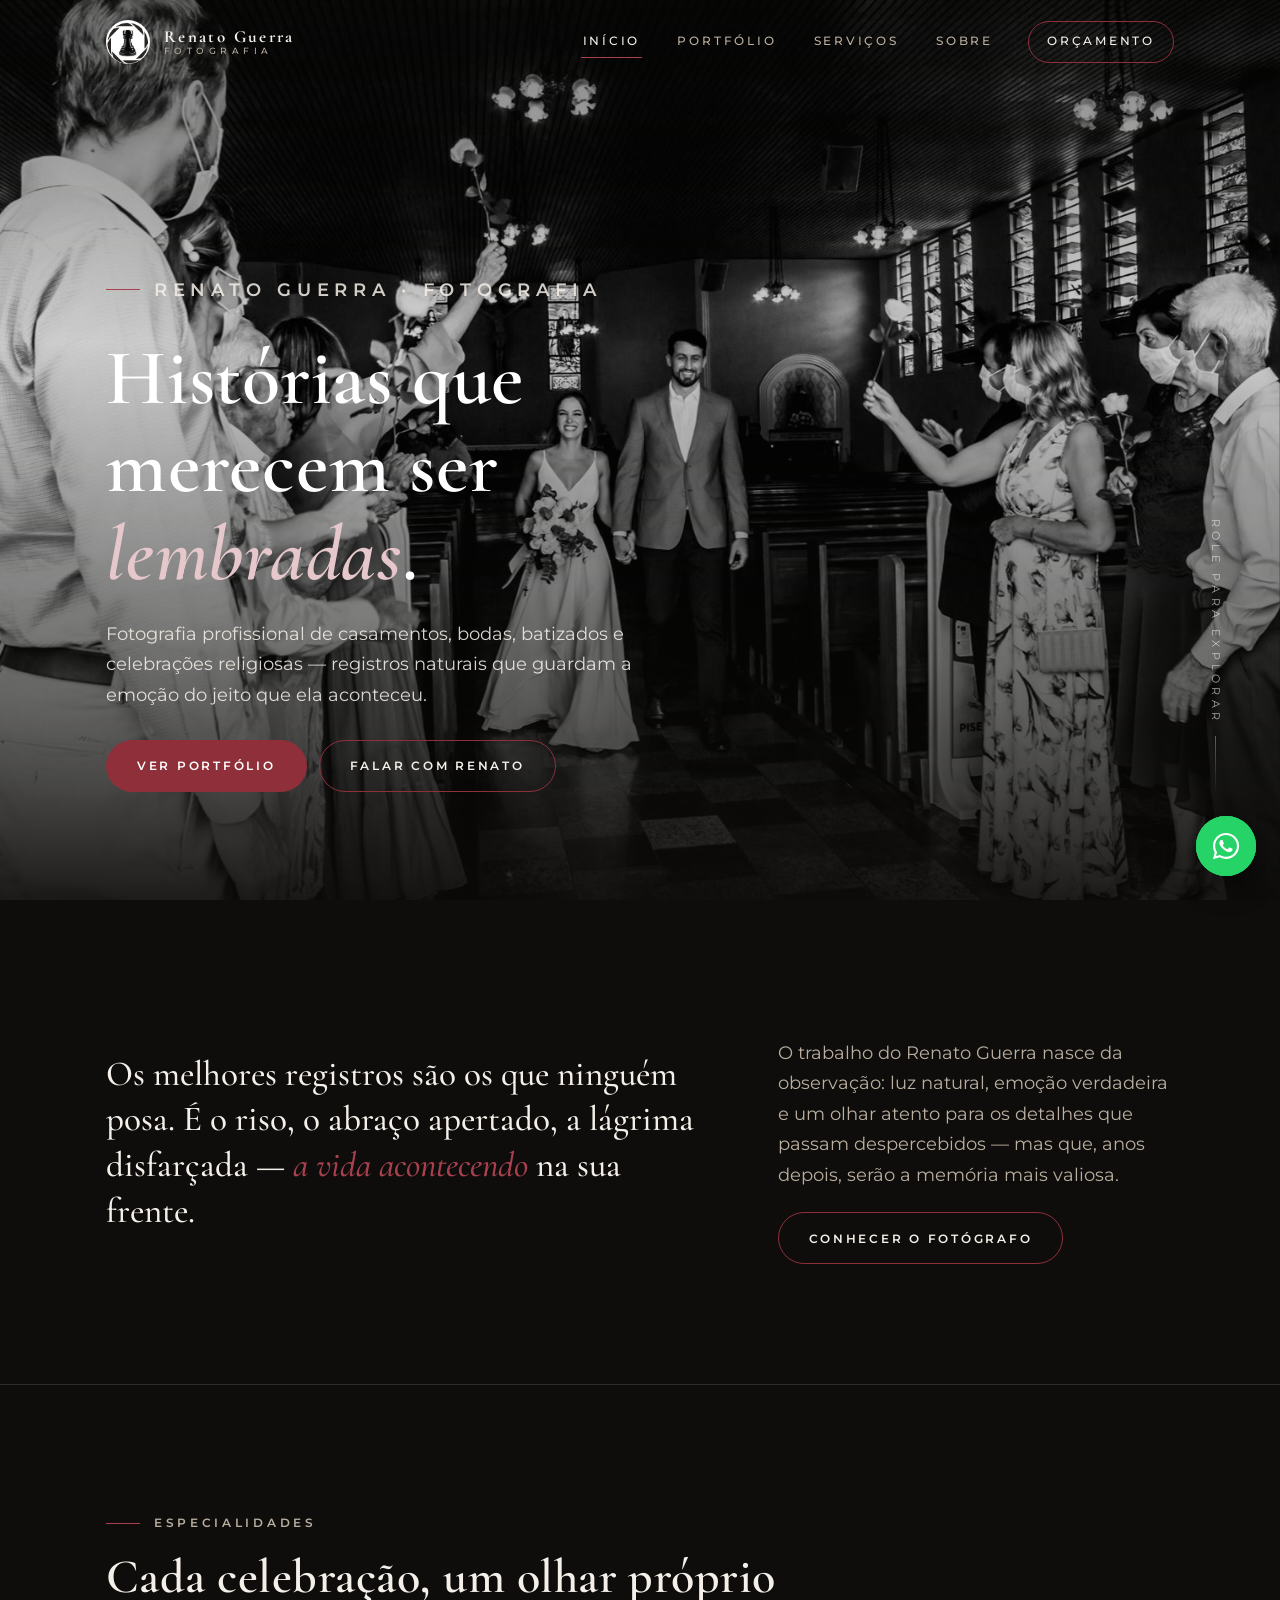
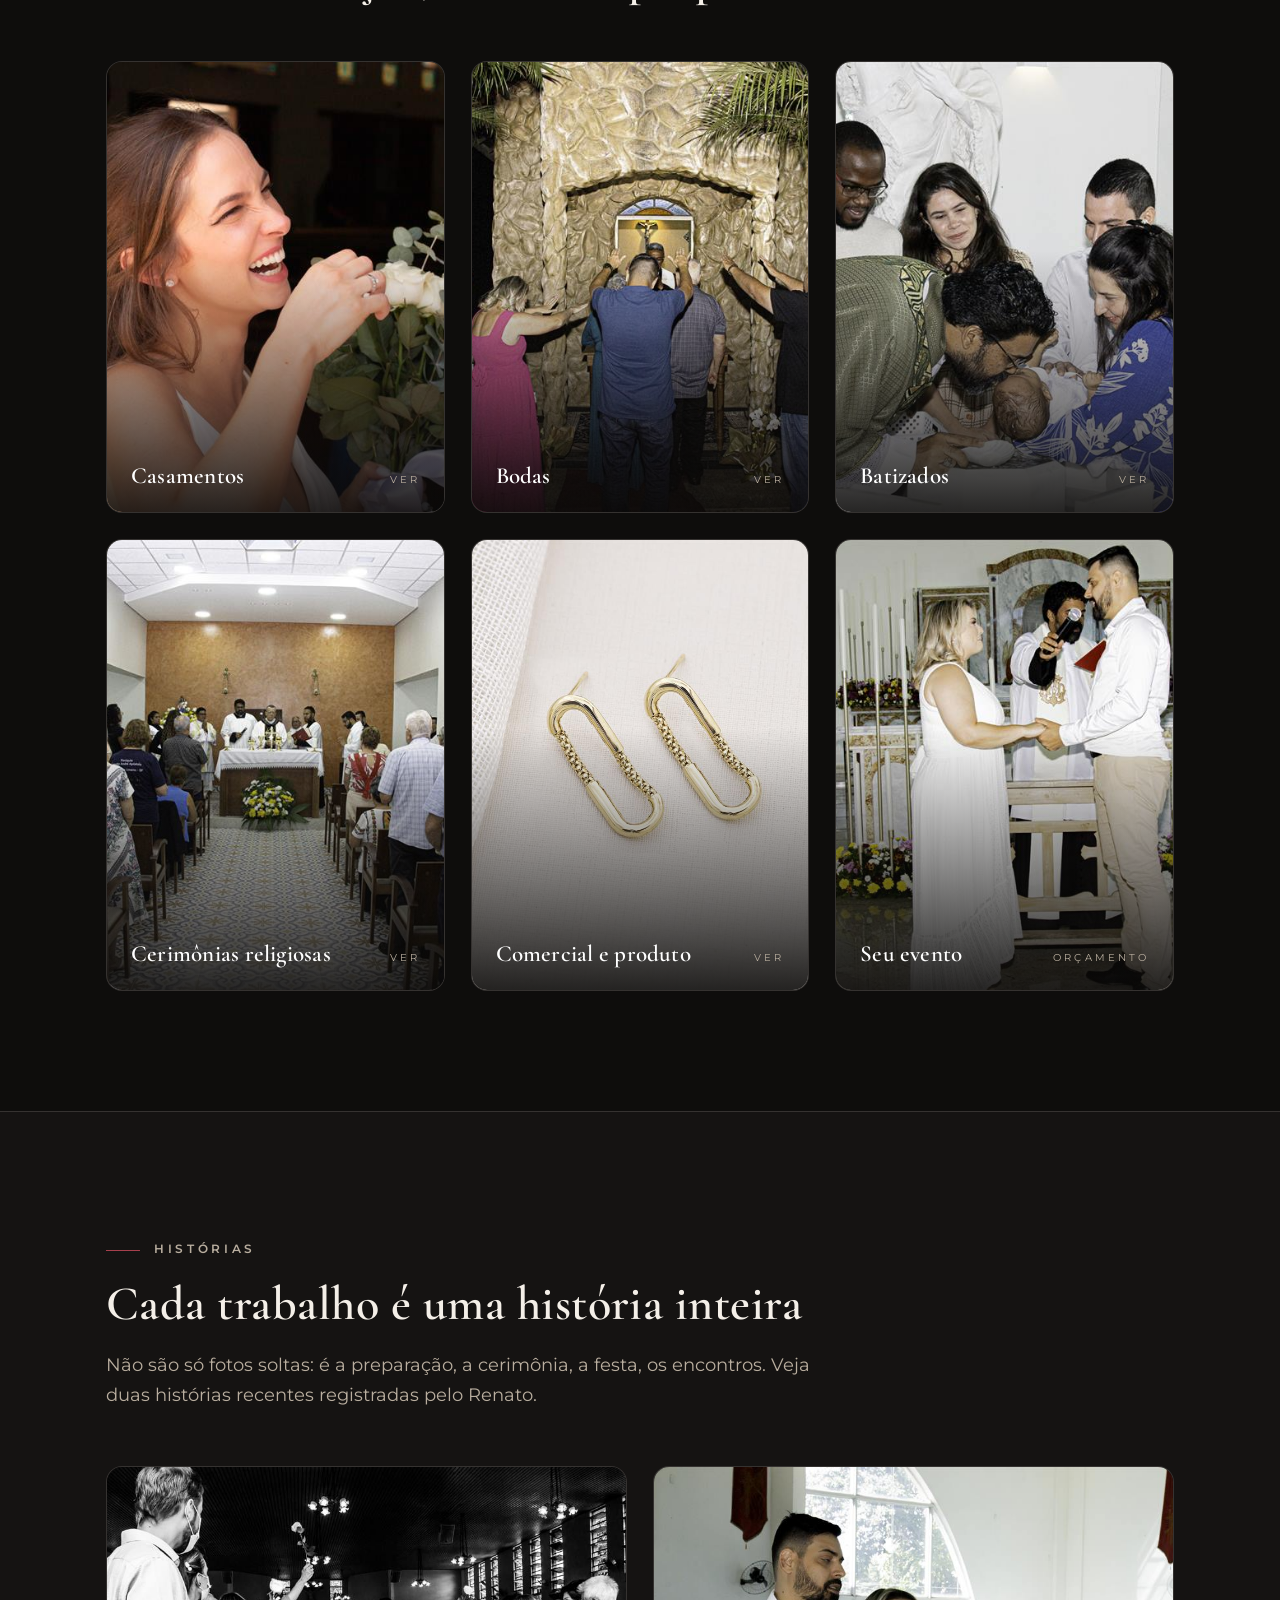
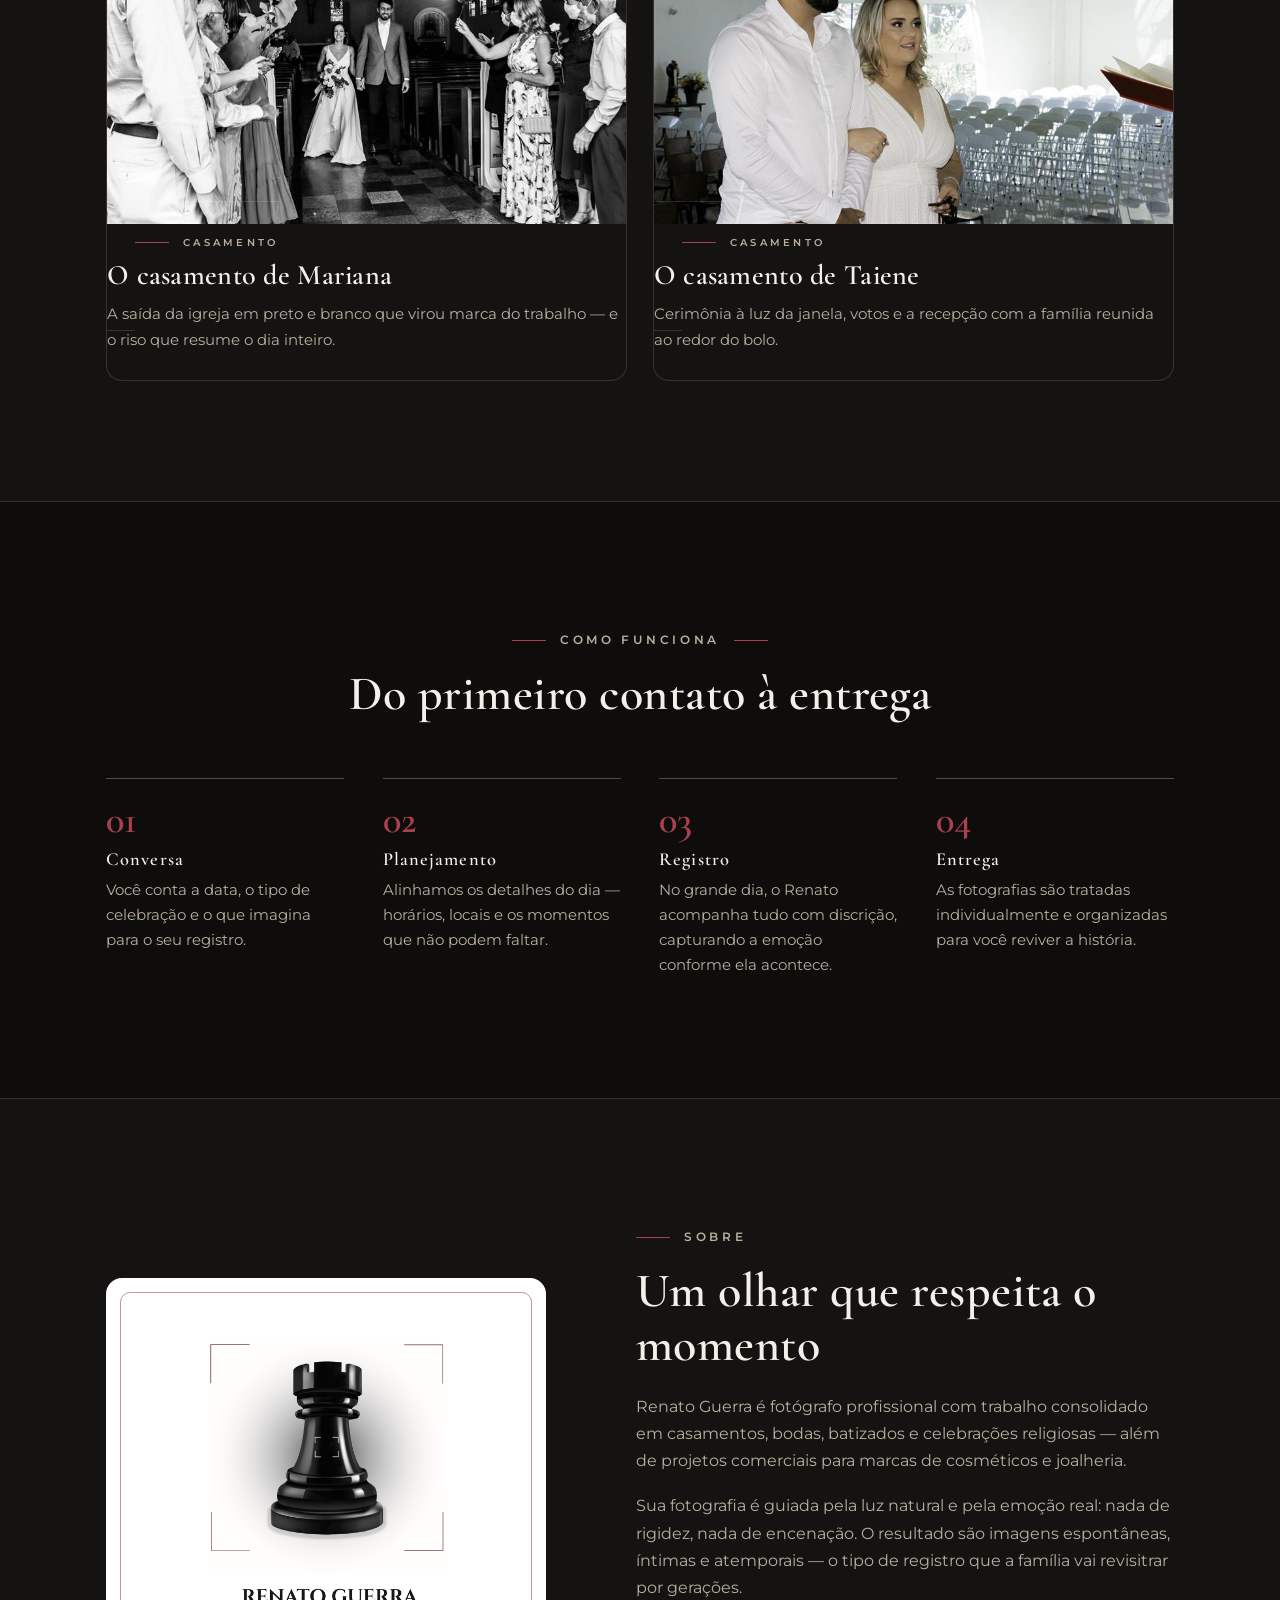
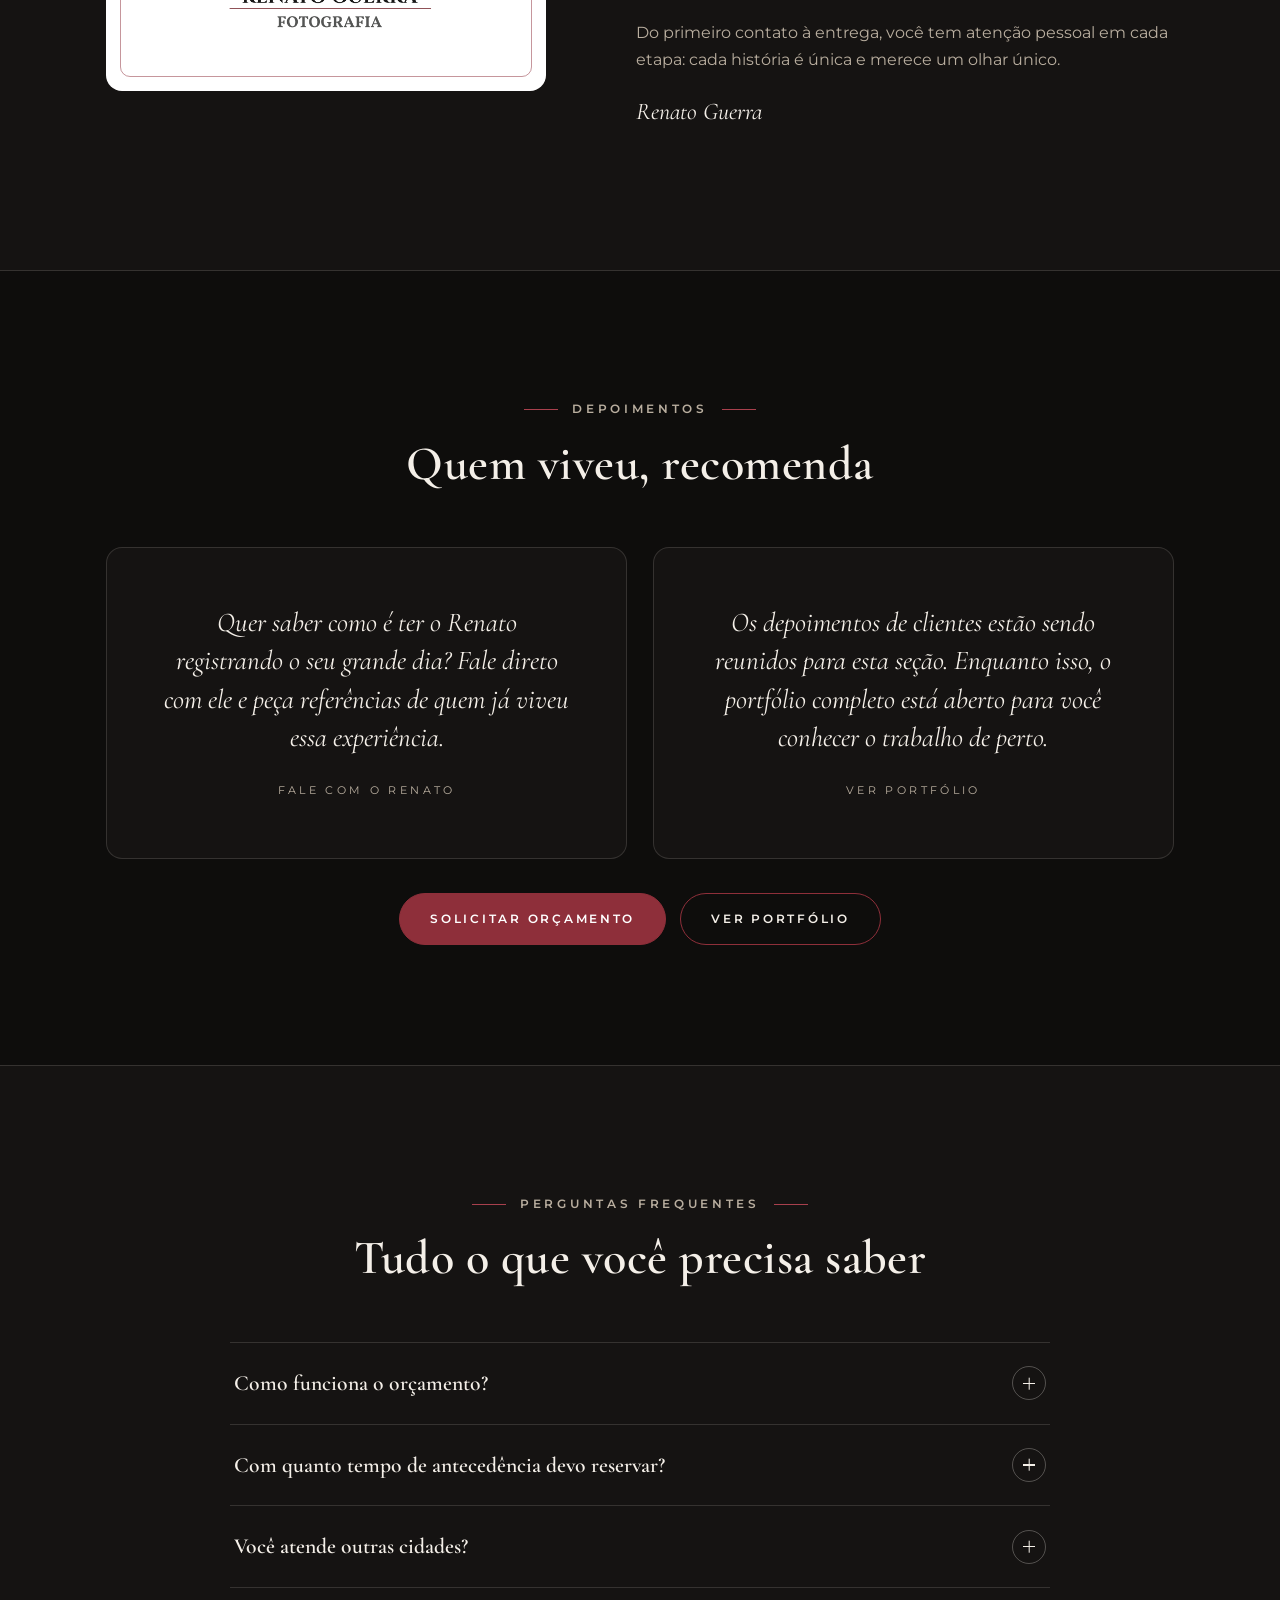
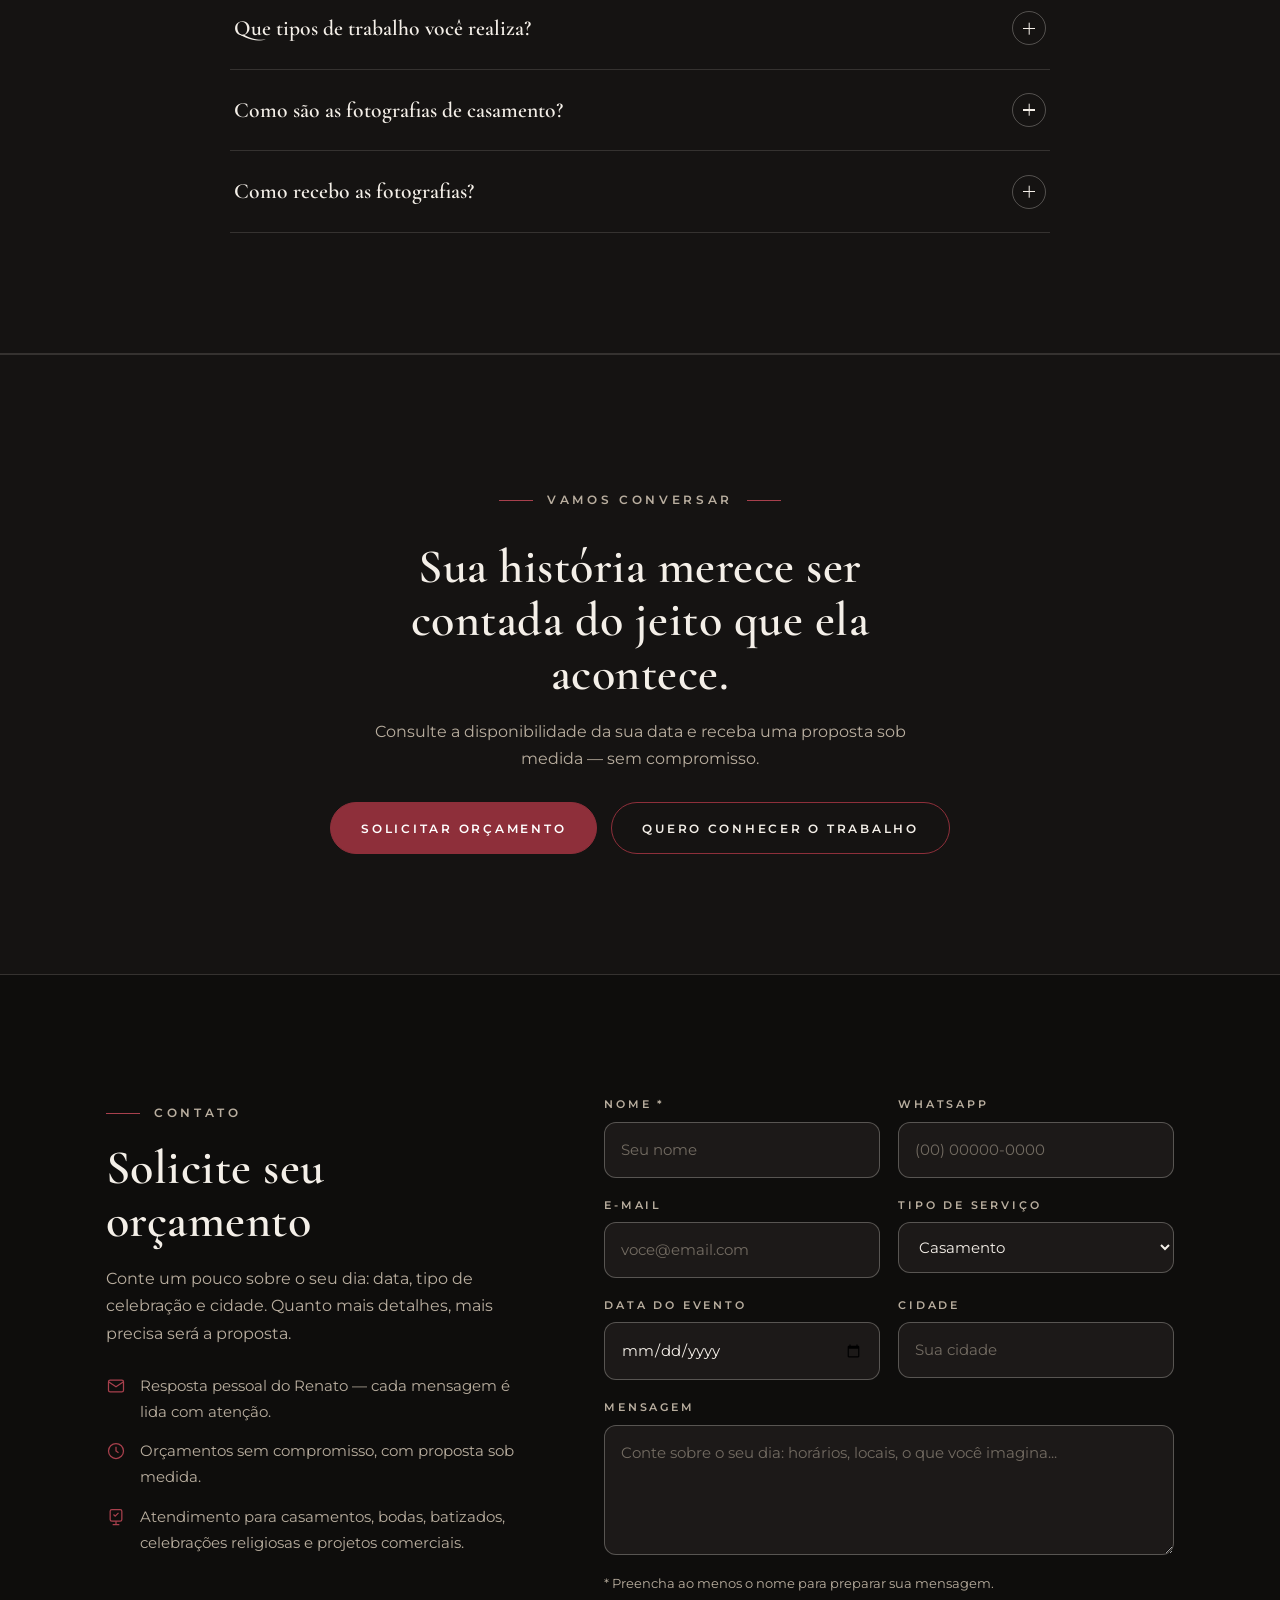
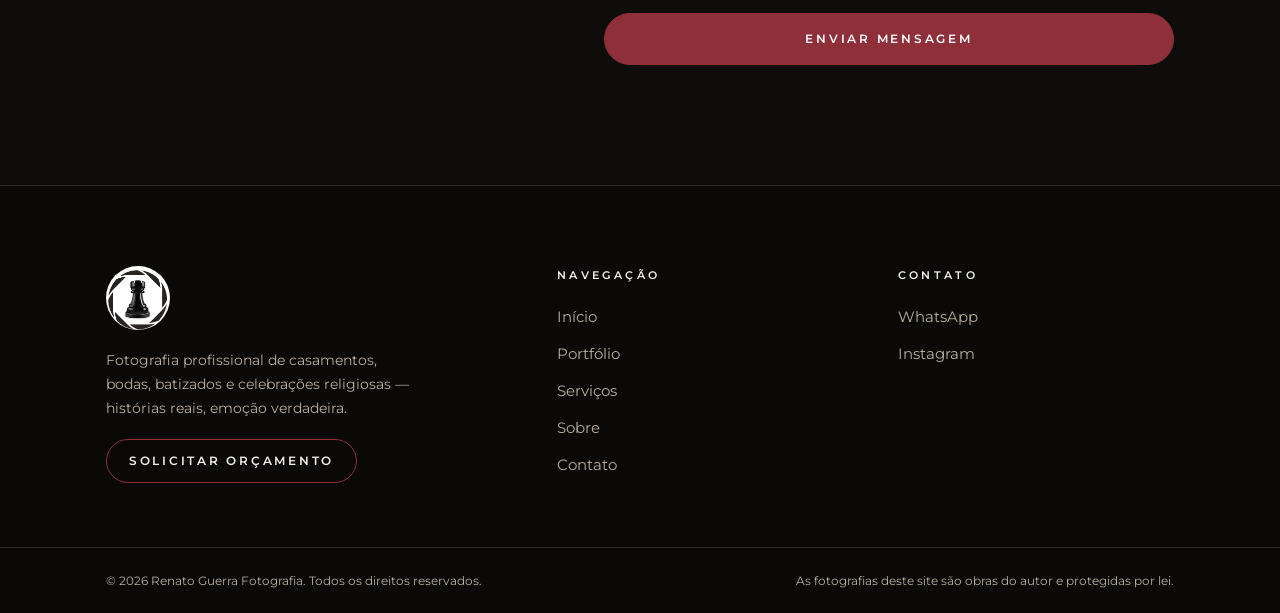
==== commit 9297053a: "design: formas curvas em todo o site + botao flutuante WhatsApp com pulso" ====
--- a/index.html
+++ b/index.html
@@ -7,7 +7,7 @@
   <meta name="description" content="Renato Guerra é fotógrafo profissional de casamentos, bodas, batizados e celebrações religiosas. Registros naturais e emocionais que guardam a história da sua família. Solicite orçamento.">
   <meta name="robots" content="index,follow">
   <meta name="theme-color" content="#0e0d0c">
-  <link rel="canonical" href="./">
+  <link rel="canonical" href="https://renatoguerrafotografia.com.br/">
   <link rel="icon" type="image/png" href="img/brand/favicon-64.png" sizes="64x64">
   <link rel="icon" type="image/png" href="img/brand/favicon-256.png" sizes="256x256">
   <link rel="apple-touch-icon" href="img/brand/apple-touch-icon.png">
@@ -17,7 +17,7 @@
   <meta property="og:site_name" content="Renato Guerra Fotografia">
   <meta property="og:title" content="Renato Guerra Fotografia | Casamentos, Bodas e Celebrações Religiosas">
   <meta property="og:description" content="Registros naturais e emocionais que guardam a história da sua família. Fotografia profissional de casamentos, bodas, batizados e celebrações religiosas.">
-  <meta property="og:image" content="img/casamento-mariana-04.jpg">
+  <meta property="og:image" content="https://renatoguerrafotografia.com.br/img/casamento-mariana-04.jpg">
   <meta name="twitter:card" content="summary_large_image">
 
   <link rel="preconnect" href="https://fonts.googleapis.com">
@@ -44,7 +44,7 @@
 
 <header class="site-header">
   <div class="header-inner">
-    <a class="brand" href="./" aria-label="Renato Guerra Fotografia — página inicial">
+    <a class="brand" href="index.html" aria-label="Renato Guerra Fotografia — página inicial">
       <img src="img/brand/logo-round.png" alt="Logo Renato Guerra Fotografia" width="44" height="44">
       <span class="brand-name">Renato Guerra<small>FOTOGRAFIA</small></span>
     </a>
@@ -52,7 +52,7 @@
       <span></span>
     </button>
     <nav class="nav" id="nav-principal" aria-label="Navegação principal">
-      <a href="./" aria-current="page">Início</a>
+      <a href="index.html" aria-current="page">Início</a>
       <a href="portfolio.html">Portfólio</a>
       <a href="#servicos">Serviços</a>
       <a href="#sobre">Sobre</a>
@@ -340,8 +340,9 @@
 
 </main>
 
-<a class="wa-float" data-wa href="#contato" aria-label="Falar com Renato no WhatsApp">
-  <svg viewBox="0 0 32 32" aria-hidden="true"><path d="M16 3C9.4 3 4 8.3 4 14.9c0 2.6.8 5 2.3 7L4.5 29l7.4-1.9c1.9 1 4 1.6 6.1 1.6 6.6 0 12-5.3 12-11.9S22.6 3 16 3zm0 21.8c-1.9 0-3.8-.5-5.4-1.5l-.4-.2-4.4 1.1 1.2-4.2-.3-.4c-1.2-1.7-1.8-3.6-1.8-5.7 0-5.4 4.5-9.8 10.1-9.8s10.1 4.4 10.1 9.8-4.5 9.9-10.1 9.9zm5.5-7.4c-.3-.1-1.8-.9-2-1-.3-.1-.5-.1-.7.1-.2.3-.8 1-.9 1.2-.2.2-.3.2-.6.1-.3-.1-1.3-.5-2.4-1.5-.9-.8-1.5-1.8-1.7-2.1-.2-.3 0-.5.1-.6l.4-.5c.1-.2.2-.3.3-.5.1-.2 0-.4 0-.5s-.7-1.6-1-2.2c-.2-.5-.5-.5-.7-.5h-.6c-.2 0-.5.1-.8.4-.3.3-1 1-1 2.5s1.1 2.9 1.2 3.1c.1.2 2.1 3.2 5.1 4.5.7.3 1.3.5 1.7.6.7.2 1.4.2 1.9.1.6-.1 1.8-.7 2-1.4.3-.7.3-1.3.2-1.4-.1-.1-.3-.2-.6-.4z"/></svg>
+<a class="wa-float" data-wa href="#contato" aria-label="Conversar com Renato Guerra pelo WhatsApp">
+  <span class="wa-tip" aria-hidden="true">Fale com a Luana</span>
+  <svg viewBox="0 0 448 512" aria-hidden="true"><path d="M380.9 97.1C339 55.1 283.2 32 223.9 32c-122.4 0-222 99.6-222 222 0 39.1 10.2 77.3 29.6 111L0 480l117.7-30.9c32.4 17.7 68.9 27 106.1 27h.1c122.3 0 224.1-99.6 224.1-222 0-59.3-25.2-115-67.1-157zm-157 341.6c-33.2 0-65.7-8.9-94-25.7l-6.7-4-69.8 18.3L72 359.2l-4.4-7c-18.5-29.4-28.2-63.3-28.2-98.2 0-101.7 82.8-184.5 184.6-184.5 49.3 0 95.6 19.2 130.4 54.1 34.8 34.9 56.2 81.2 56.1 130.5 0 101.8-84.9 184.6-186.6 184.6zm101.2-138.2c-5.5-2.8-32.8-16.2-37.9-18-5.1-1.9-8.8-2.8-12.5 2.8-3.7 5.6-14.3 18-17.6 21.8-3.2 3.7-6.5 4.2-12 1.4-32.6-16.3-54-29.1-75.5-66-5.7-9.8 5.7-9.1 16.3-30.3 1.8-3.7.9-6.9-.5-9.7-1.4-2.8-12.5-30.1-17.1-41.2-4.5-10.8-9.1-9.3-12.5-9.5-3.2-.2-6.9-.2-10.6-.2-3.7 0-9.7 1.4-14.8 6.9-5.1 5.6-19.4 19-19.4 46.3 0 27.3 19.9 53.7 22.6 57.4 2.8 3.7 39.1 59.7 94.8 83.8 35.2 15.2 49 16.5 66.6 13.9 10.7-1.6 32.8-13.4 37.4-26.4 4.6-13 4.6-24.1 3.2-26.4-1.3-2.5-5-3.9-10.5-6.6z"/></svg>
 </a>
 
 <footer class="site-footer">
@@ -356,7 +357,7 @@
     <div>
       <h4>Navegação</h4>
       <ul class="footer-links">
-        <li><a href="./">Início</a></li>
+        <li><a href="index.html">Início</a></li>
         <li><a href="portfolio.html">Portfólio</a></li>
         <li><a href="#servicos">Serviços</a></li>
         <li><a href="#sobre">Sobre</a></li>
@@ -380,6 +381,10 @@
   </div>
 </footer>
 
+<!-- Rodapé da agência -->
+<div id="agencia-footer"></div>
+<script src="https://rodape.agenciafenixads.com.br/embed/footer.js" async data-footer-id="default" data-target="#agencia-footer" data-agf="1"></script>
+
 <script src="js/galeria.js" defer></script>
 <script src="js/main.js" defer></script>
 </body>
--- a/css/style.css
+++ b/css/style.css
@@ -17,6 +17,8 @@
   --sans:'Montserrat',system-ui,-apple-system,Segoe UI,Arial,sans-serif;
   --maxw:1180px;
   --pad:clamp(20px,5vw,56px);
+  --radius:16px;
+  --radius-sm:12px;
   --ease:cubic-bezier(.22,.61,.36,1);
 }
 
@@ -57,7 +59,7 @@
   display:inline-flex;align-items:center;justify-content:center;gap:10px;
   min-height:52px;padding:14px 30px;border:1px solid var(--accent);
   font-size:.78rem;font-weight:600;letter-spacing:.22em;text-transform:uppercase;
-  cursor:pointer;transition:background .3s var(--ease),color .3s var(--ease),border-color .3s var(--ease);
+  cursor:pointer;border-radius:999px;transition:background .3s var(--ease),color .3s var(--ease),border-color .3s var(--ease);
   background:transparent;color:var(--text);
 }
 .btn--solid{background:var(--accent);color:#fff}
@@ -95,12 +97,12 @@
 }
 .nav a:hover,.nav a[aria-current="page"]{color:var(--text)}
 .nav a:hover::after,.nav a[aria-current="page"]::after{transform:scaleX(1)}
-.nav-cta{border:1px solid var(--accent);padding:10px 18px !important;color:var(--text) !important}
+.nav-cta{border:1px solid var(--accent);padding:10px 18px !important;color:var(--text) !important;border-radius:999px}
 .nav-cta:hover{background:var(--accent)}
 .nav-cta::after{display:none}
 .nav-toggle{
   display:none;width:48px;height:48px;border:1px solid var(--line-strong);
-  background:rgba(14,13,12,.5);cursor:pointer;position:relative;border-radius:2px
+  background:rgba(14,13,12,.5);cursor:pointer;position:relative;border-radius:50%
 }
 .nav-toggle span,.nav-toggle span::before,.nav-toggle span::after{
   content:"";position:absolute;left:14px;width:20px;height:1.6px;background:var(--text);transition:transform .3s var(--ease),opacity .3s
@@ -164,7 +166,7 @@
 .cats{display:grid;grid-template-columns:repeat(3,1fr);gap:clamp(14px,2vw,26px)}
 .cat{
   position:relative;display:block;overflow:hidden;background:var(--bg-2);
-  aspect-ratio:3/4;border:1px solid var(--line)
+  aspect-ratio:3/4;border:1px solid var(--line);border-radius:var(--radius)
 }
 .cat img{width:100%;height:100%;object-fit:cover;transition:transform .8s var(--ease),filter .8s var(--ease)}
 .cat::after{content:"";position:absolute;inset:0;background:linear-gradient(180deg,transparent 42%,rgba(10,9,8,.88) 100%)}
@@ -187,7 +189,7 @@
 
 /* Histórias */
 .stories{display:grid;grid-template-columns:1fr 1fr;gap:clamp(14px,2vw,26px)}
-.story{position:relative;display:block;overflow:hidden;border:1px solid var(--line);background:var(--bg-2)}
+.story{position:relative;display:block;overflow:hidden;border:1px solid var(--line);background:var(--bg-2);border-radius:var(--radius)}
 .story img{aspect-ratio:16/11;width:100%;object-fit:cover;transition:transform .8s var(--ease)}
 .story:hover img{transform:scale(1.04)}
 .story-body{padding:26px 28px 30px;border-top:1px solid var(--line)}
@@ -204,7 +206,7 @@
 }
 .service h3{font-size:clamp(1.3rem,2.2vw,1.75rem);margin-bottom:8px}
 .service p{color:var(--muted);margin:0;max-width:58ch;font-size:.97rem}
-.service-thumb{width:120px;aspect-ratio:1;object-fit:cover;border:1px solid var(--line)}
+.service-thumb{width:120px;aspect-ratio:1;object-fit:cover;border:1px solid var(--line);border-radius:var(--radius-sm)}
 @media (max-width:640px){
   .service{grid-template-columns:88px 1fr;gap:16px}
   .service-thumb{width:88px}
@@ -227,10 +229,10 @@
 
 /* Sobre */
 .about-grid{display:grid;grid-template-columns:.9fr 1.1fr;gap:clamp(32px,7vw,90px);align-items:center}
-.about-mark{position:relative;background:#fff;padding:clamp(28px,4vw,48px);display:flex;justify-content:center}
+.about-mark{position:relative;background:#fff;padding:clamp(28px,4vw,48px);display:flex;justify-content:center;border-radius:var(--radius)}
 .about-mark img{width:min(320px,72%)}
 .about-mark::after{
-  content:"";position:absolute;inset:14px;border:1px solid rgba(142,47,58,.5);pointer-events:none
+  content:"";position:absolute;inset:14px;border:1px solid rgba(142,47,58,.5);pointer-events:none;border-radius:10px
 }
 .about-text h2{margin-bottom:20px}
 .about-text p{color:var(--muted);margin:0 0 18px}
@@ -243,6 +245,7 @@
 .testi{
   border:1px solid var(--line);background:var(--bg-2);
   padding:clamp(30px,5vw,56px);text-align:center;display:block;
+  border-radius:var(--radius);
   transition:border-color .3s var(--ease),background .3s var(--ease)
 }
 .testi:hover{border-color:var(--accent-2);background:rgba(142,47,58,.08)}
@@ -284,7 +287,7 @@
 .field label{font-size:.68rem;font-weight:600;letter-spacing:.26em;text-transform:uppercase;color:var(--muted)}
 .field input,.field select,.field textarea{
   background:var(--bg-3);border:1px solid var(--line-strong);color:var(--text);
-  padding:14px 16px;font:inherit;font-size:.95rem;border-radius:2px;transition:border-color .25s
+  padding:14px 16px;font:inherit;font-size:.95rem;border-radius:var(--radius-sm);transition:border-color .25s
 }
 .field textarea{min-height:130px;resize:vertical}
 .field input:focus,.field select:focus,.field textarea:focus{border-color:var(--accent-2);outline:none}
@@ -292,7 +295,7 @@
 .form-note{grid-column:1/-1;font-size:.8rem;color:var(--muted);margin:0}
 .form-success{
   grid-column:1/-1;border:1px solid var(--accent);background:rgba(142,47,58,.12);
-  padding:20px 22px;display:none
+  padding:20px 22px;display:none;border-radius:var(--radius-sm)
 }
 .form-success.is-visible{display:block}
 .form-success strong{font-family:var(--serif);font-size:1.2rem;display:block;margin-bottom:6px}
@@ -316,14 +319,36 @@
 
 /* WhatsApp flutuante */
 .wa-float{
-  position:fixed;right:18px;bottom:18px;z-index:55;width:56px;height:56px;border-radius:50%;
-  background:#25d366;display:none;place-items:center;box-shadow:0 8px 26px rgba(0,0,0,.45);
-  transition:transform .25s var(--ease)
-}
-.wa-float:hover{transform:scale(1.07)}
-.wa-float svg{width:28px;height:28px;fill:#fff}
+  position:fixed;right:24px;bottom:calc(24px + env(safe-area-inset-bottom,0px));z-index:1000;
+  width:60px;height:60px;border-radius:50%;
+  background:#25d366;display:none;place-items:center;
+  box-shadow:0 10px 30px rgba(0,0,0,.45);
+  transition:transform .2s var(--ease),box-shadow .2s var(--ease)
+}
+.wa-float::before,.wa-float::after{
+  content:"";position:absolute;inset:0;border-radius:50%;background:#25d366;z-index:-1;
+  animation:wa-pulse 2.5s ease-out infinite;pointer-events:none
+}
+.wa-float::after{animation-delay:1.25s}
+@keyframes wa-pulse{0%{transform:scale(1);opacity:.35}70%{transform:scale(1.6);opacity:0}100%{transform:scale(1.6);opacity:0}}
+.wa-float:hover{transform:scale(1.07);box-shadow:0 14px 40px rgba(37,211,102,.45)}
+.wa-float svg{width:30px;height:30px;fill:#fff;position:relative;z-index:1}
 .wa-float.is-visible{display:grid}
-@media (max-width:640px){.wa-float{width:60px;height:60px;right:14px;bottom:14px}}
+.wa-tip{
+  position:absolute;right:calc(100% + 14px);top:50%;
+  transform:translateY(-50%) translateX(6px);
+  background:#1c1918;color:#fff;border:1px solid var(--line-strong);
+  font-size:.68rem;font-weight:600;letter-spacing:.18em;text-transform:uppercase;white-space:nowrap;
+  padding:9px 16px;border-radius:999px;opacity:0;pointer-events:none;
+  box-shadow:0 6px 18px rgba(0,0,0,.4);
+  transition:opacity .2s var(--ease),transform .2s var(--ease)
+}
+.wa-float:hover .wa-tip,.wa-float:focus-visible .wa-tip{opacity:1;transform:translateY(-50%) translateX(0)}
+@media (max-width:640px){
+  .wa-float{width:54px;height:54px;right:20px;bottom:calc(20px + env(safe-area-inset-bottom,0px))}
+  .wa-float svg{width:27px;height:27px}
+  .wa-tip{display:none}
+}
 
 /* Portfólio */
 .page-hero{
@@ -350,7 +375,7 @@
 }
 .gal-item{
   margin:0;position:relative;overflow:hidden;cursor:pointer;background:var(--bg-2);
-  border:1px solid var(--line)
+  border:1px solid var(--line);border-radius:14px
 }
 .gal-item img{width:100%;height:100%;object-fit:cover;transition:transform .7s var(--ease),opacity .4s}
 .gal-item::after{
@@ -375,7 +400,7 @@
   display:none;align-items:center;justify-content:center
 }
 .lightbox.is-open{display:flex}
-.lightbox img{max-width:calc(100vw - 32px);max-height:calc(100svh - 96px);object-fit:contain;box-shadow:0 20px 80px rgba(0,0,0,.6)}
+.lightbox img{max-width:calc(100vw - 32px);max-height:calc(100svh - 96px);object-fit:contain;box-shadow:0 20px 80px rgba(0,0,0,.6);border-radius:10px}
 .lb-btn{
   position:absolute;background:rgba(244,239,232,.06);border:1px solid var(--line-strong);
   color:var(--text);width:52px;height:52px;border-radius:50%;cursor:pointer;display:grid;place-items:center;
@@ -403,4 +428,5 @@
   *,*::before,*::after{animation-duration:.01ms !important;animation-iteration-count:1 !important;transition-duration:.01ms !important}
   html{scroll-behavior:auto}
   html.js .reveal{opacity:1;transform:none}
-}
+  .wa-float::before,.wa-float::after{display:none}
+}
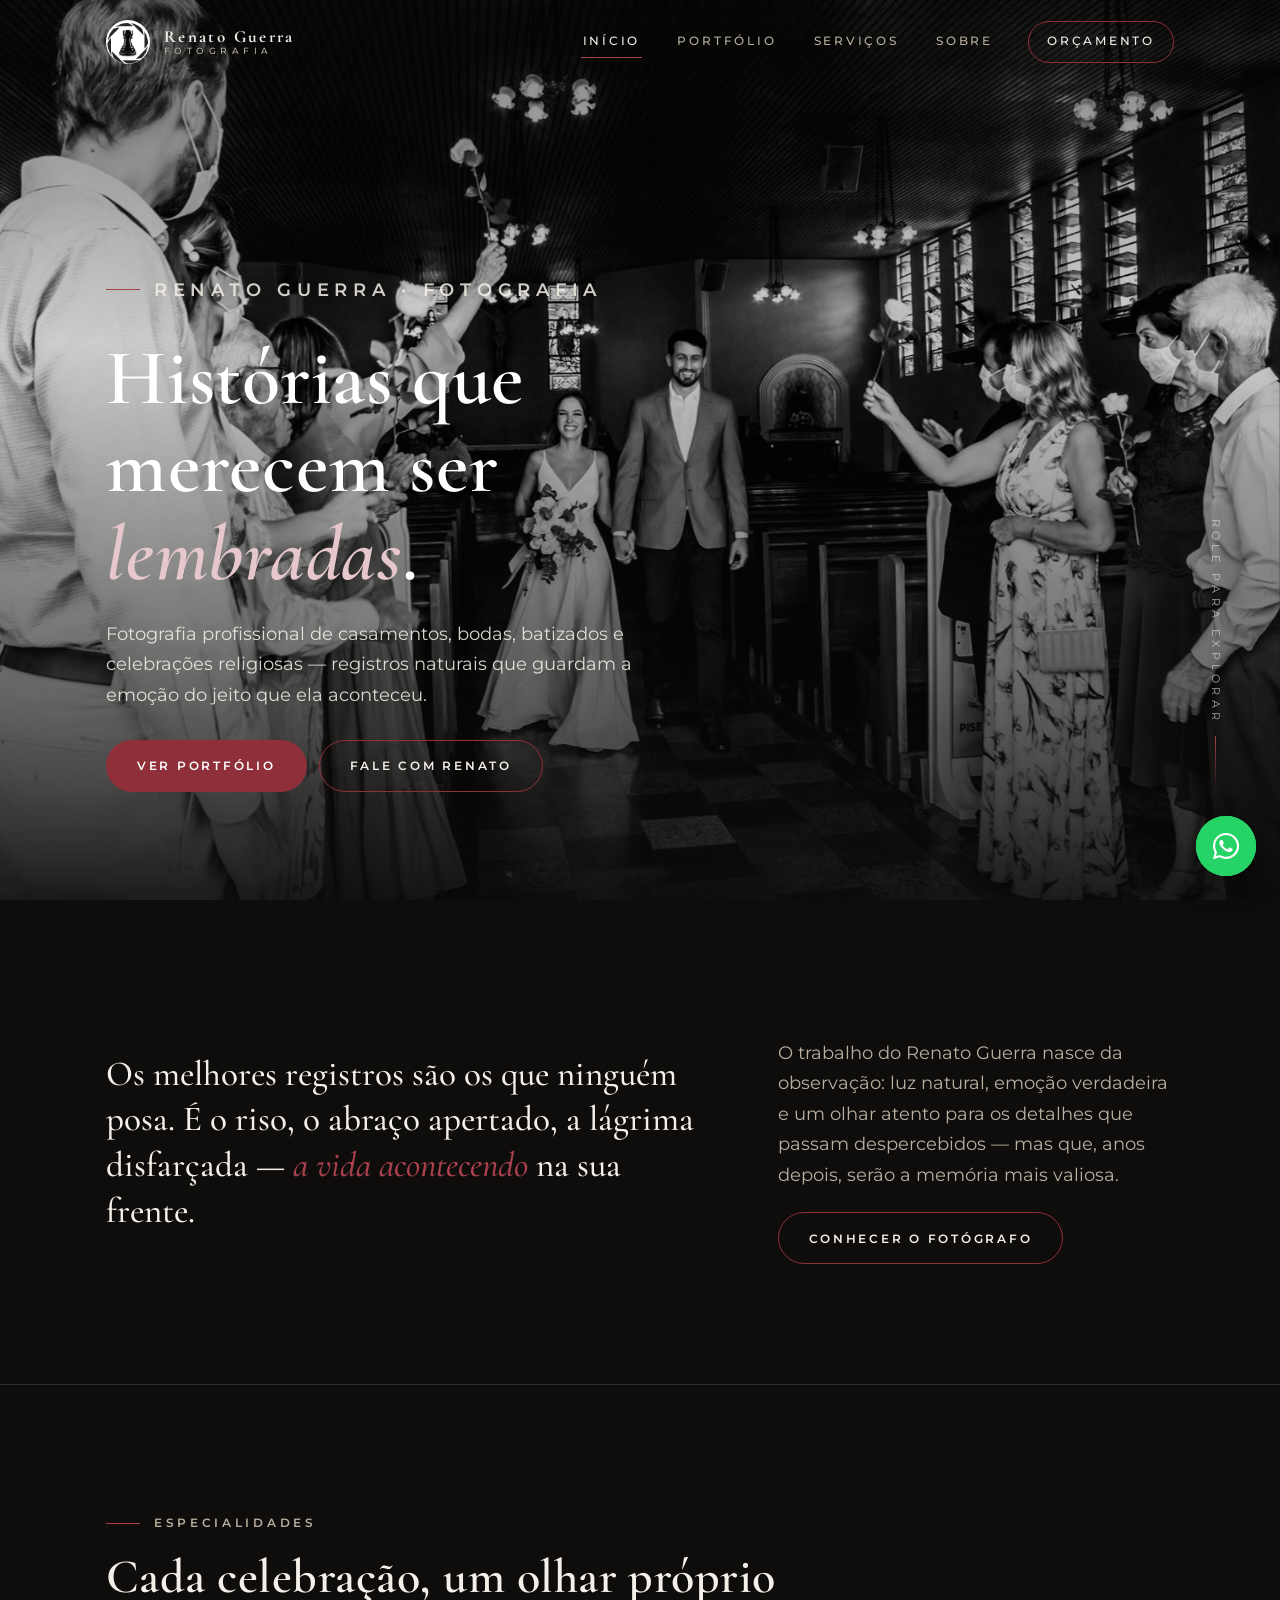
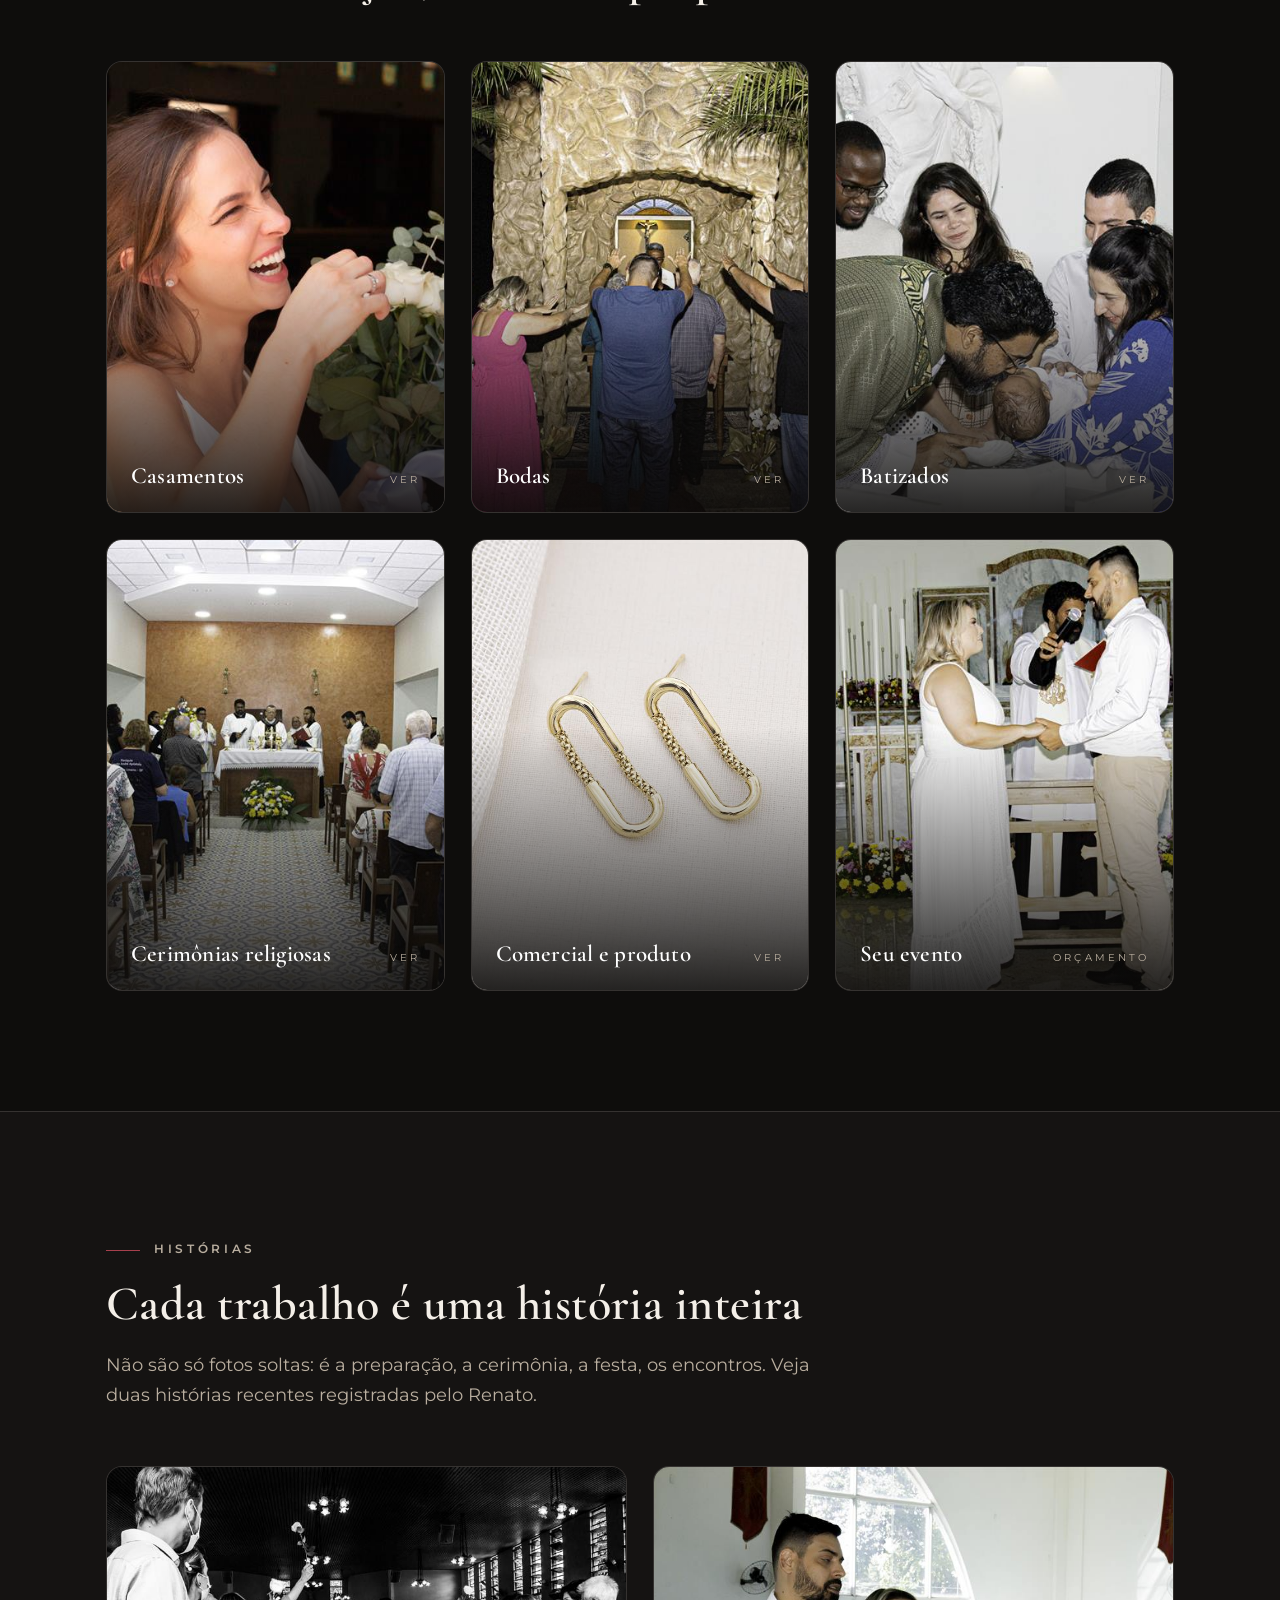
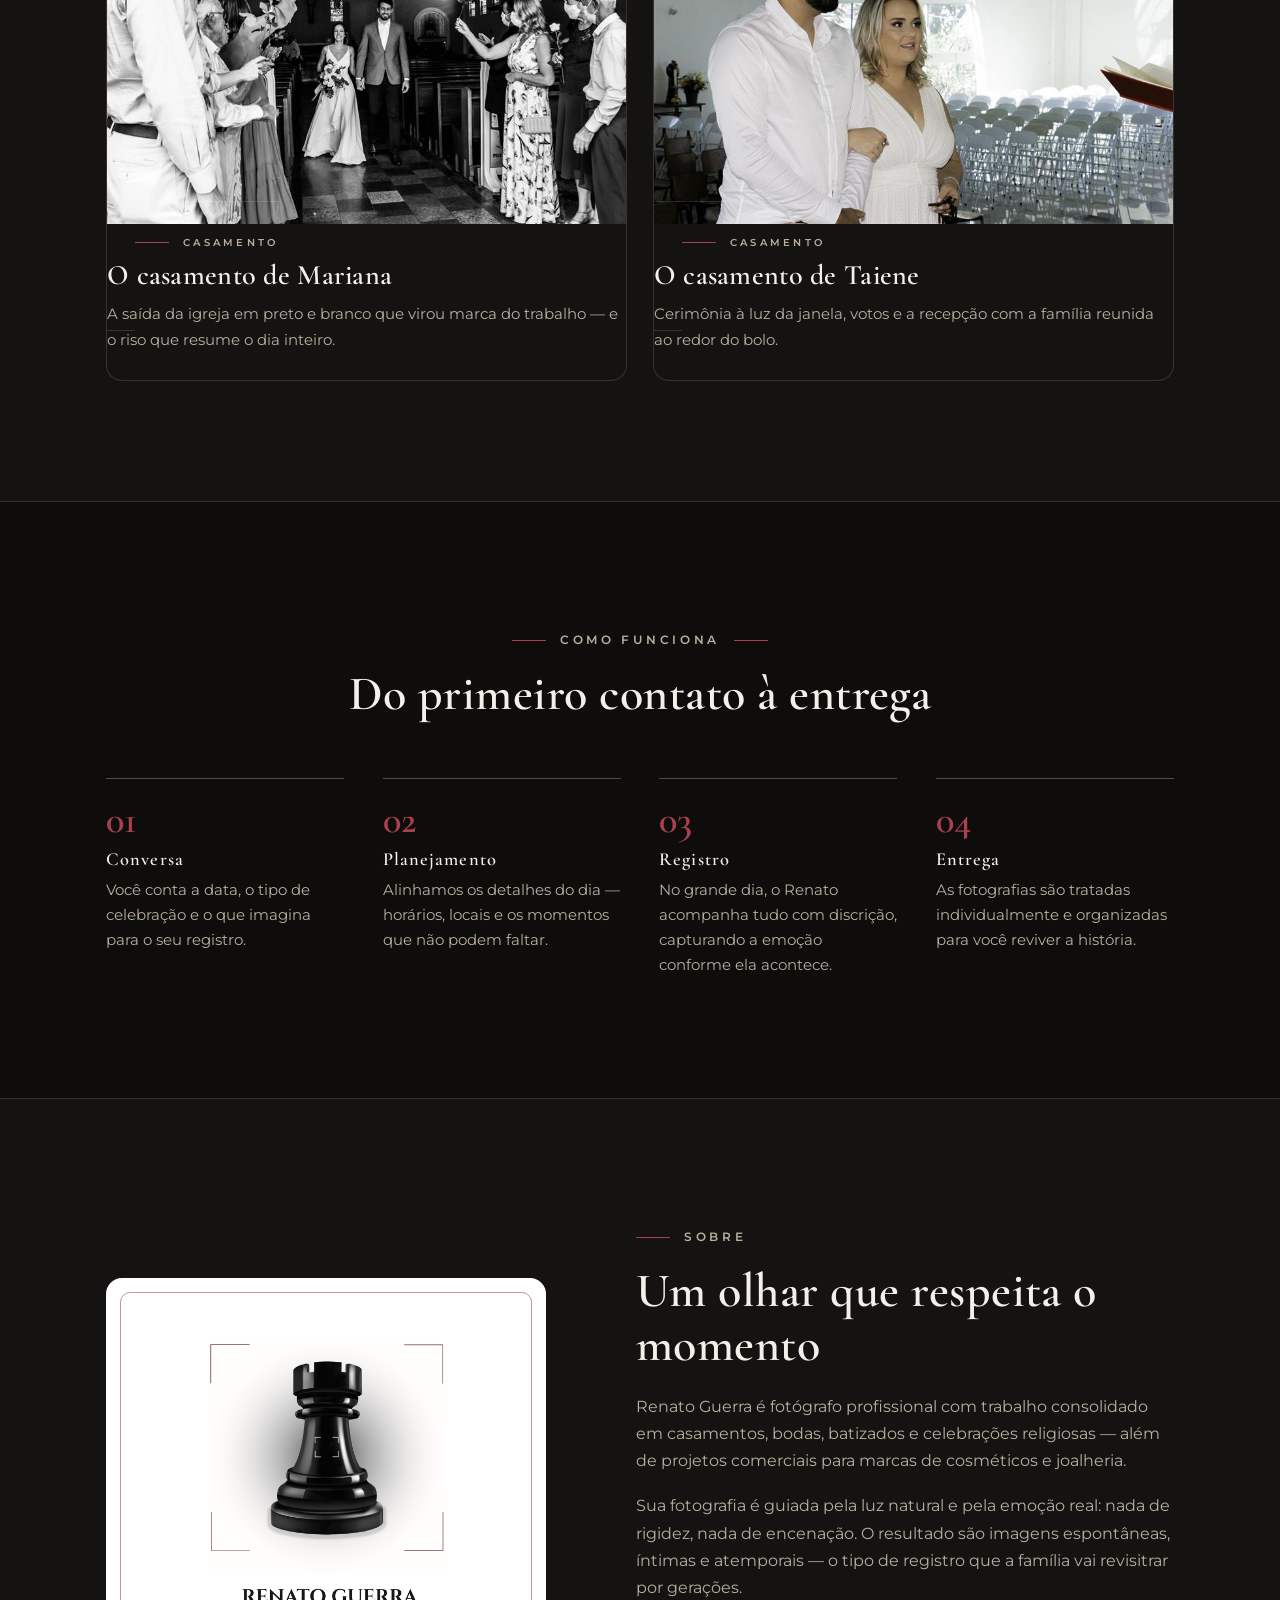
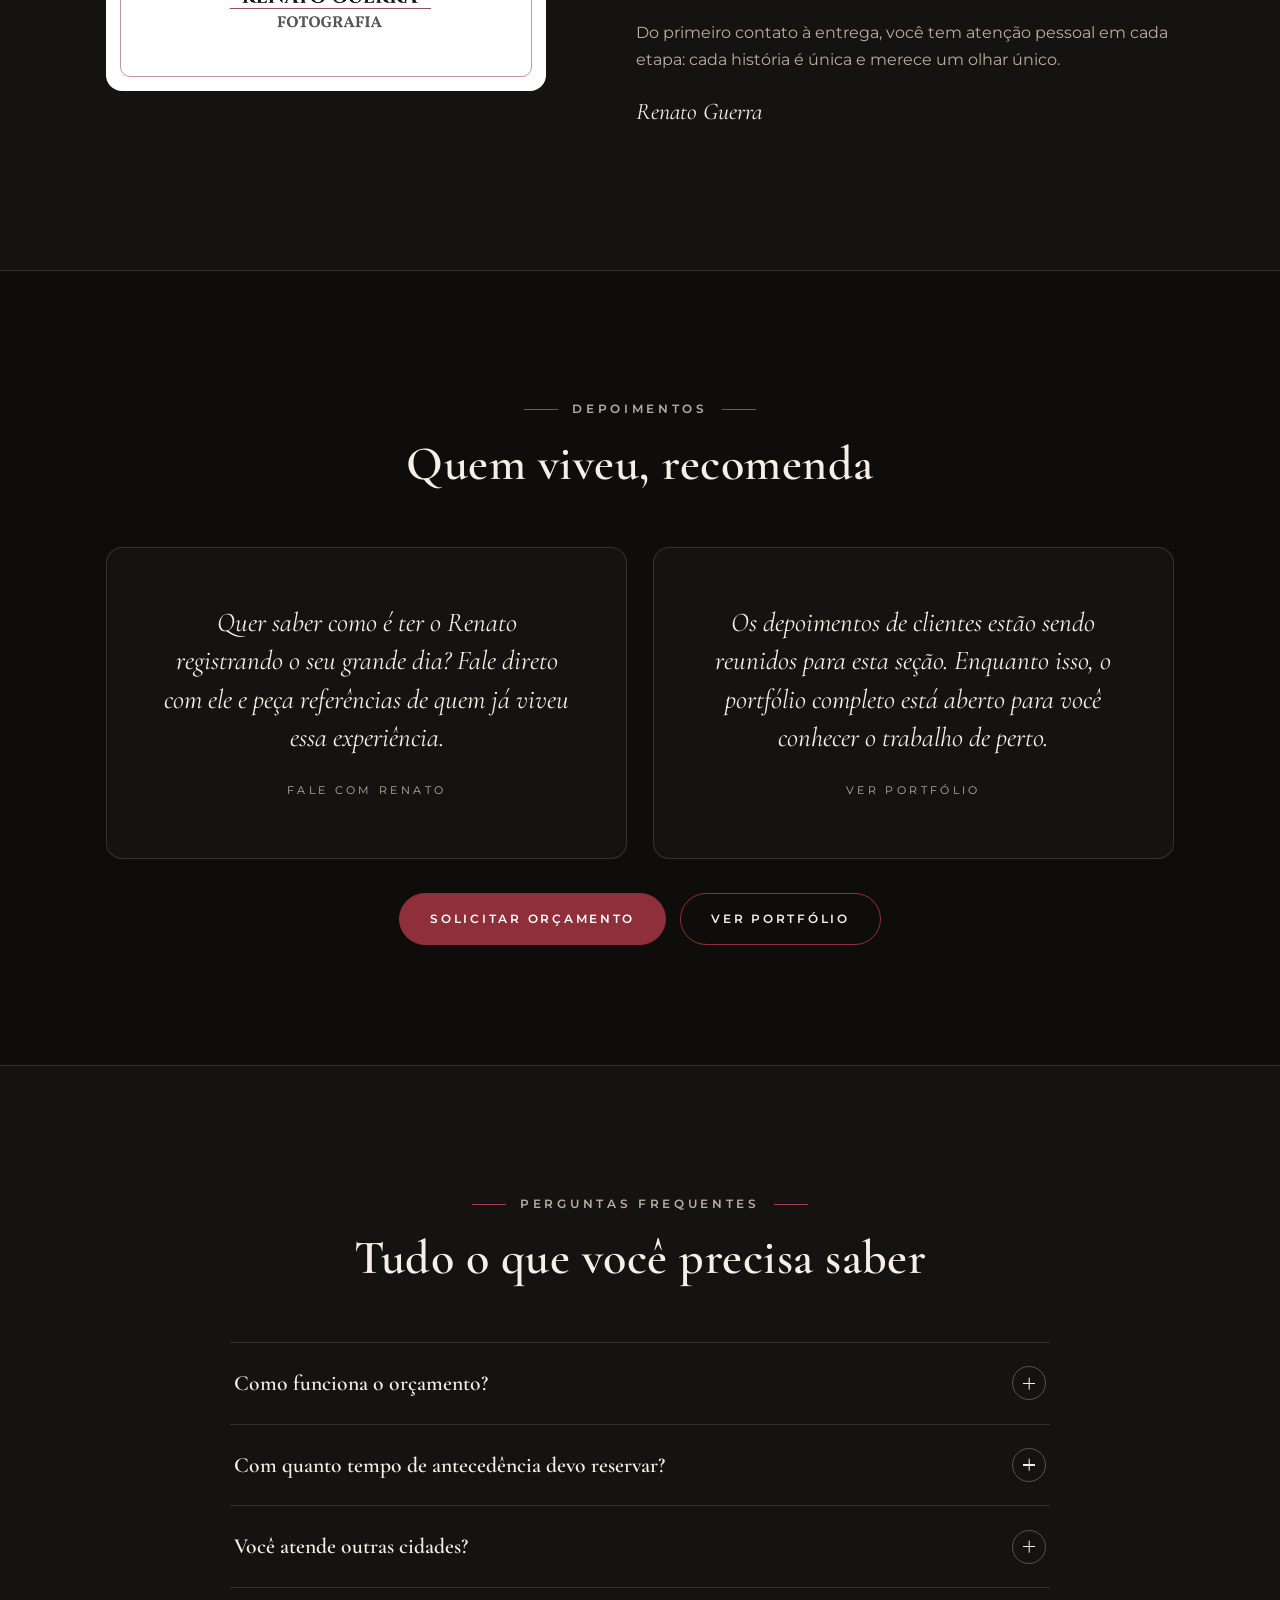
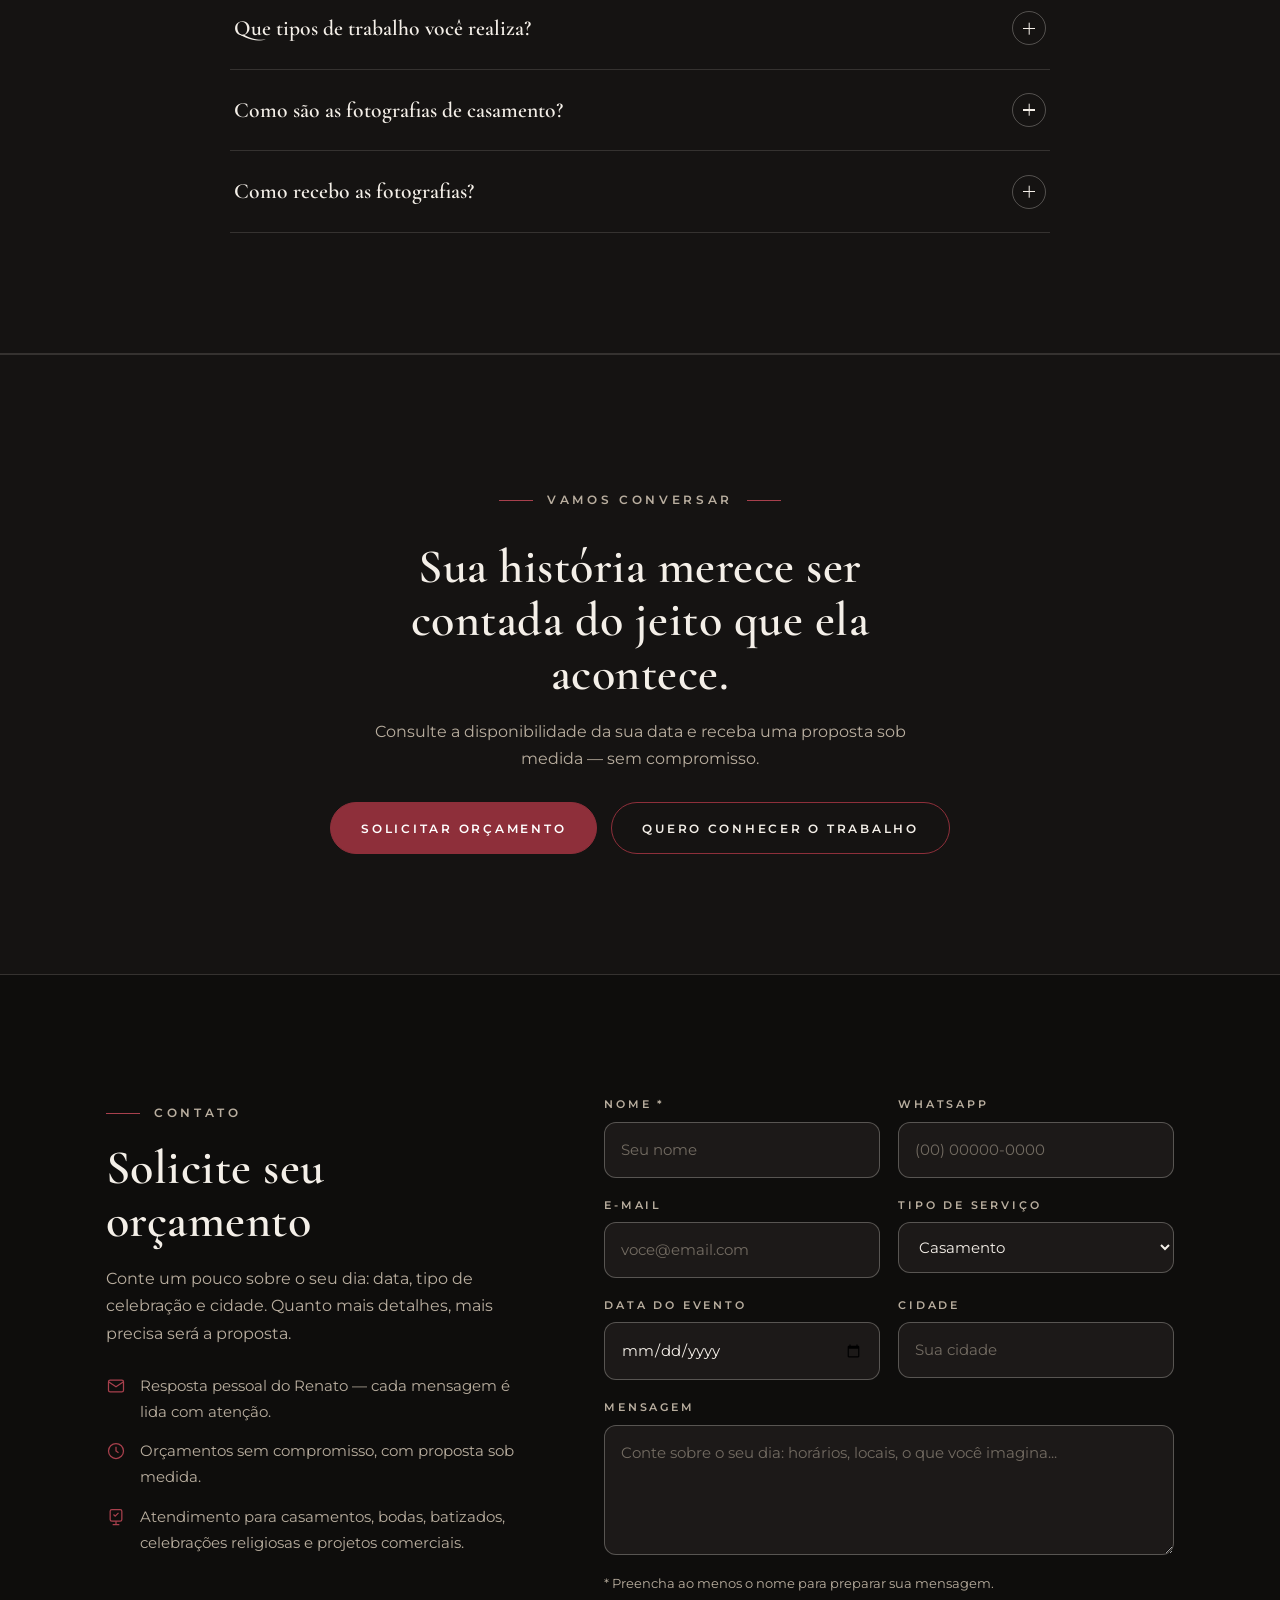
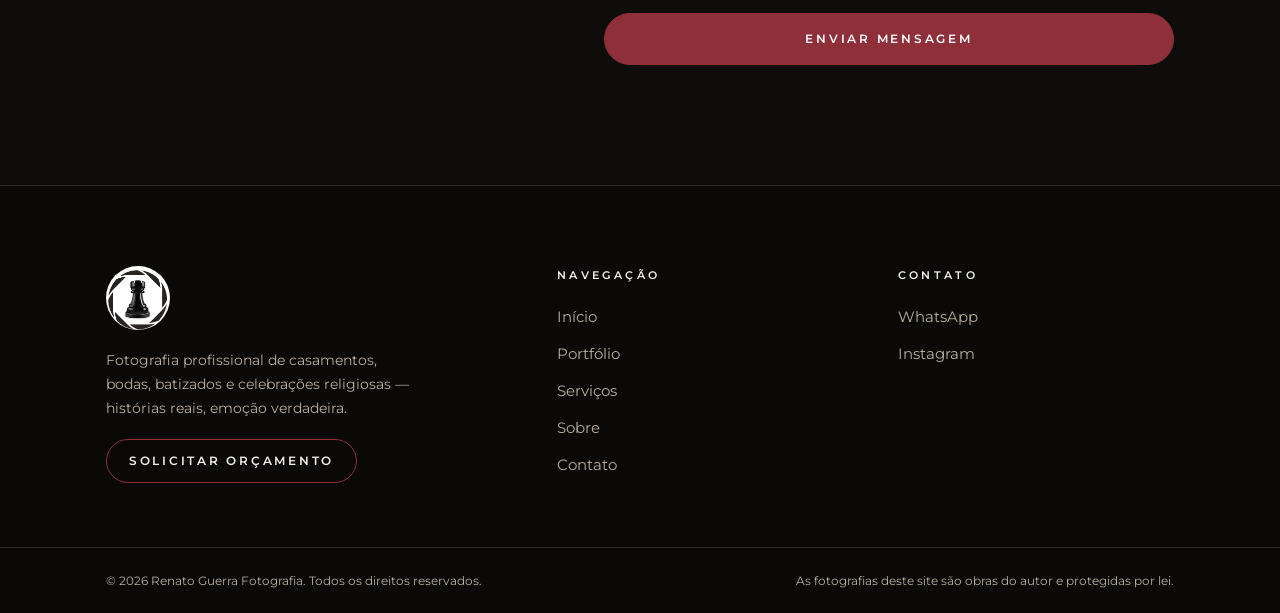
==== commit 07900767: "fix: padroniza CTAs de contato para Fale com Renato" ====
--- a/index.html
+++ b/index.html
@@ -74,7 +74,7 @@
       <p>Fotografia profissional de casamentos, bodas, batizados e celebrações religiosas — registros naturais que guardam a emoção do jeito que ela aconteceu.</p>
       <div class="btn-row">
         <a class="btn btn--solid" href="portfolio.html">Ver portfólio</a>
-        <a class="btn btn--ghost" href="#contato" data-wa data-wa-msg="Olá, Renato! Conheci seu trabalho pelo site e gostaria de saber mais sobre seus serviços de fotografia.">Falar com Renato</a>
+        <a class="btn btn--ghost" href="#contato" data-wa data-wa-msg="Olá, Renato! Conheci seu trabalho pelo site e gostaria de saber mais sobre seus serviços de fotografia.">Fale com Renato</a>
       </div>
     </div>
     <span class="hero-scroll" aria-hidden="true">Role para explorar</span>
@@ -204,7 +204,7 @@
       <div class="testi-row">
         <a class="testi reveal" href="#contato" data-wa data-wa-msg="Olá, Renato! Conheci seu trabalho pelo site e gostaria de conversar sobre fotografia.">
           <blockquote>Quer saber como é ter o Renato registrando o seu grande dia? Fale direto com ele e peça referências de quem já viveu essa experiência.</blockquote>
-          <cite>Fale com o Renato</cite>
+          <cite>Fale com Renato</cite>
         </a>
         <a class="testi reveal" href="portfolio.html">
           <blockquote>Os depoimentos de clientes estão sendo reunidos para esta seção. Enquanto isso, o portfólio completo está aberto para você conhecer o trabalho de perto.</blockquote>
@@ -341,7 +341,7 @@
 </main>
 
 <a class="wa-float" data-wa href="#contato" aria-label="Conversar com Renato Guerra pelo WhatsApp">
-  <span class="wa-tip" aria-hidden="true">Fale com a Luana</span>
+  <span class="wa-tip" aria-hidden="true">Fale com Renato</span>
   <svg viewBox="0 0 448 512" aria-hidden="true"><path d="M380.9 97.1C339 55.1 283.2 32 223.9 32c-122.4 0-222 99.6-222 222 0 39.1 10.2 77.3 29.6 111L0 480l117.7-30.9c32.4 17.7 68.9 27 106.1 27h.1c122.3 0 224.1-99.6 224.1-222 0-59.3-25.2-115-67.1-157zm-157 341.6c-33.2 0-65.7-8.9-94-25.7l-6.7-4-69.8 18.3L72 359.2l-4.4-7c-18.5-29.4-28.2-63.3-28.2-98.2 0-101.7 82.8-184.5 184.6-184.5 49.3 0 95.6 19.2 130.4 54.1 34.8 34.9 56.2 81.2 56.1 130.5 0 101.8-84.9 184.6-186.6 184.6zm101.2-138.2c-5.5-2.8-32.8-16.2-37.9-18-5.1-1.9-8.8-2.8-12.5 2.8-3.7 5.6-14.3 18-17.6 21.8-3.2 3.7-6.5 4.2-12 1.4-32.6-16.3-54-29.1-75.5-66-5.7-9.8 5.7-9.1 16.3-30.3 1.8-3.7.9-6.9-.5-9.7-1.4-2.8-12.5-30.1-17.1-41.2-4.5-10.8-9.1-9.3-12.5-9.5-3.2-.2-6.9-.2-10.6-.2-3.7 0-9.7 1.4-14.8 6.9-5.1 5.6-19.4 19-19.4 46.3 0 27.3 19.9 53.7 22.6 57.4 2.8 3.7 39.1 59.7 94.8 83.8 35.2 15.2 49 16.5 66.6 13.9 10.7-1.6 32.8-13.4 37.4-26.4 4.6-13 4.6-24.1 3.2-26.4-1.3-2.5-5-3.9-10.5-6.6z"/></svg>
 </a>
 
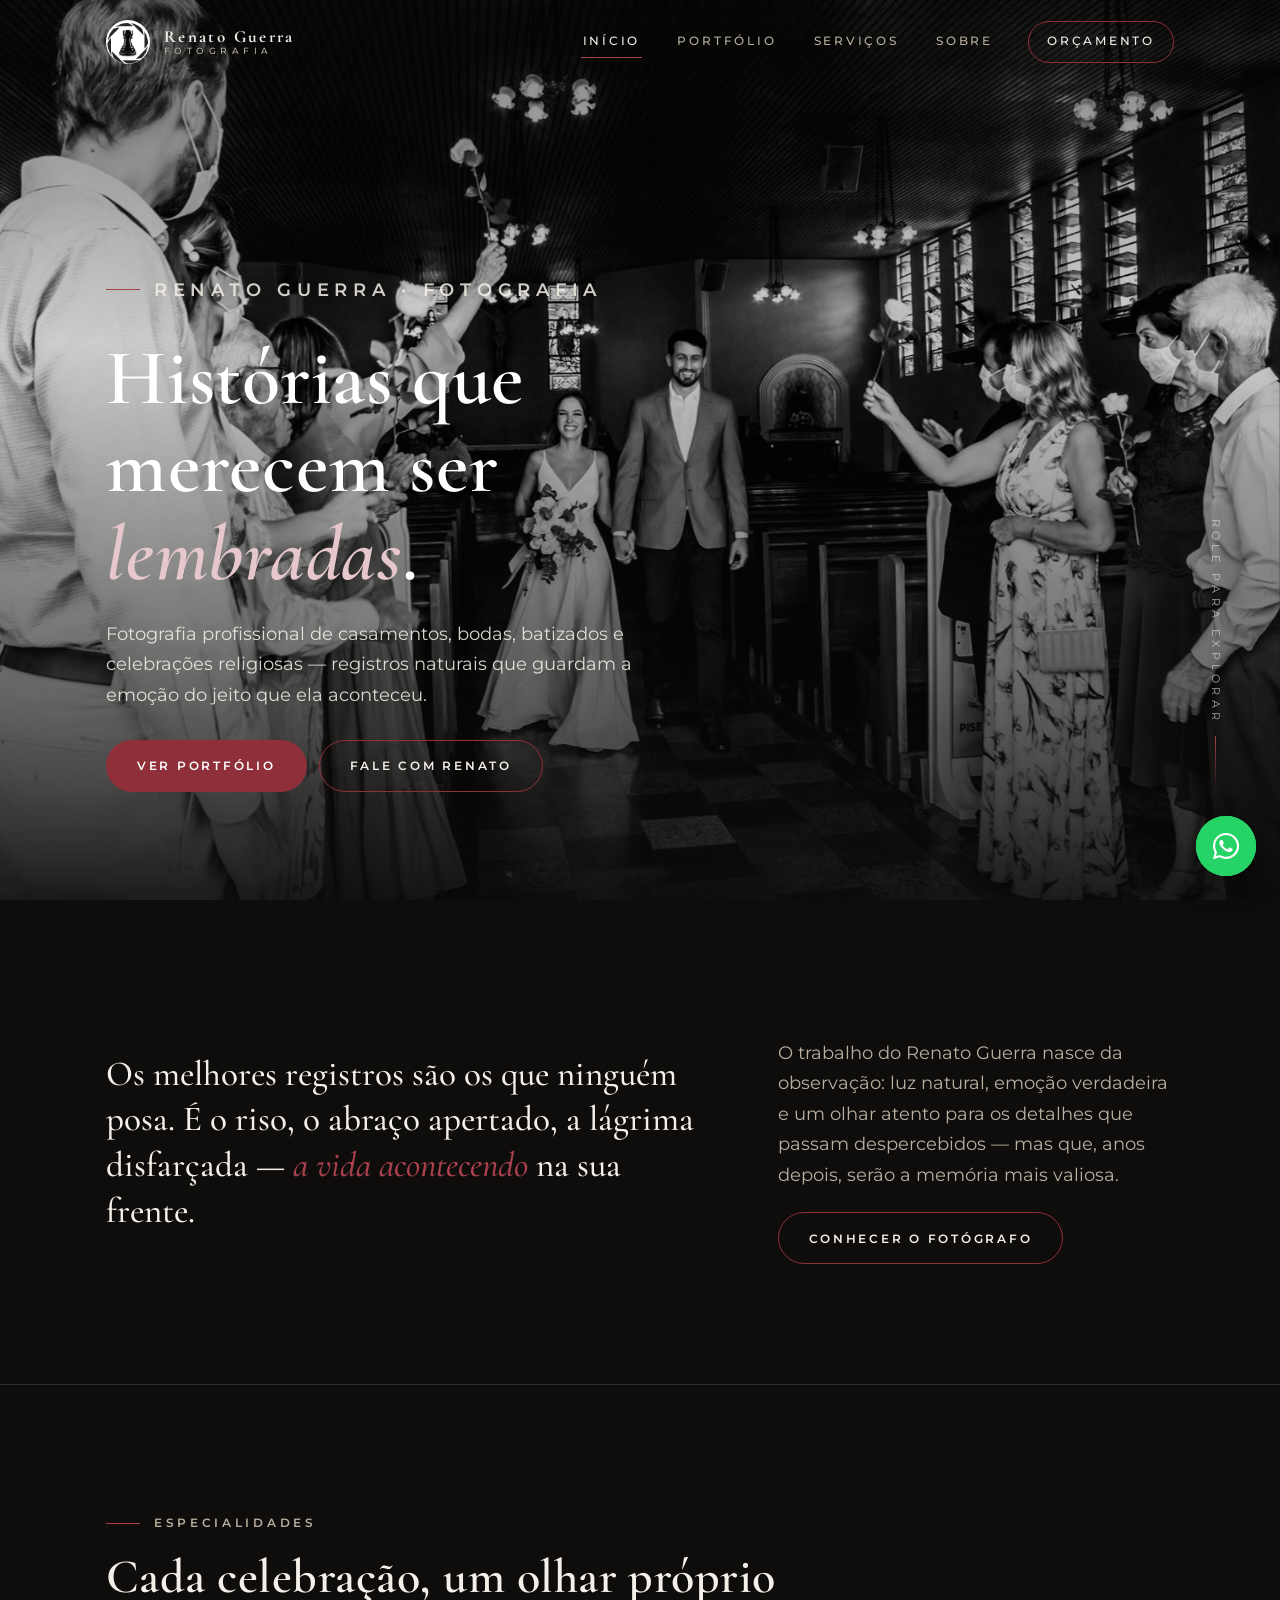
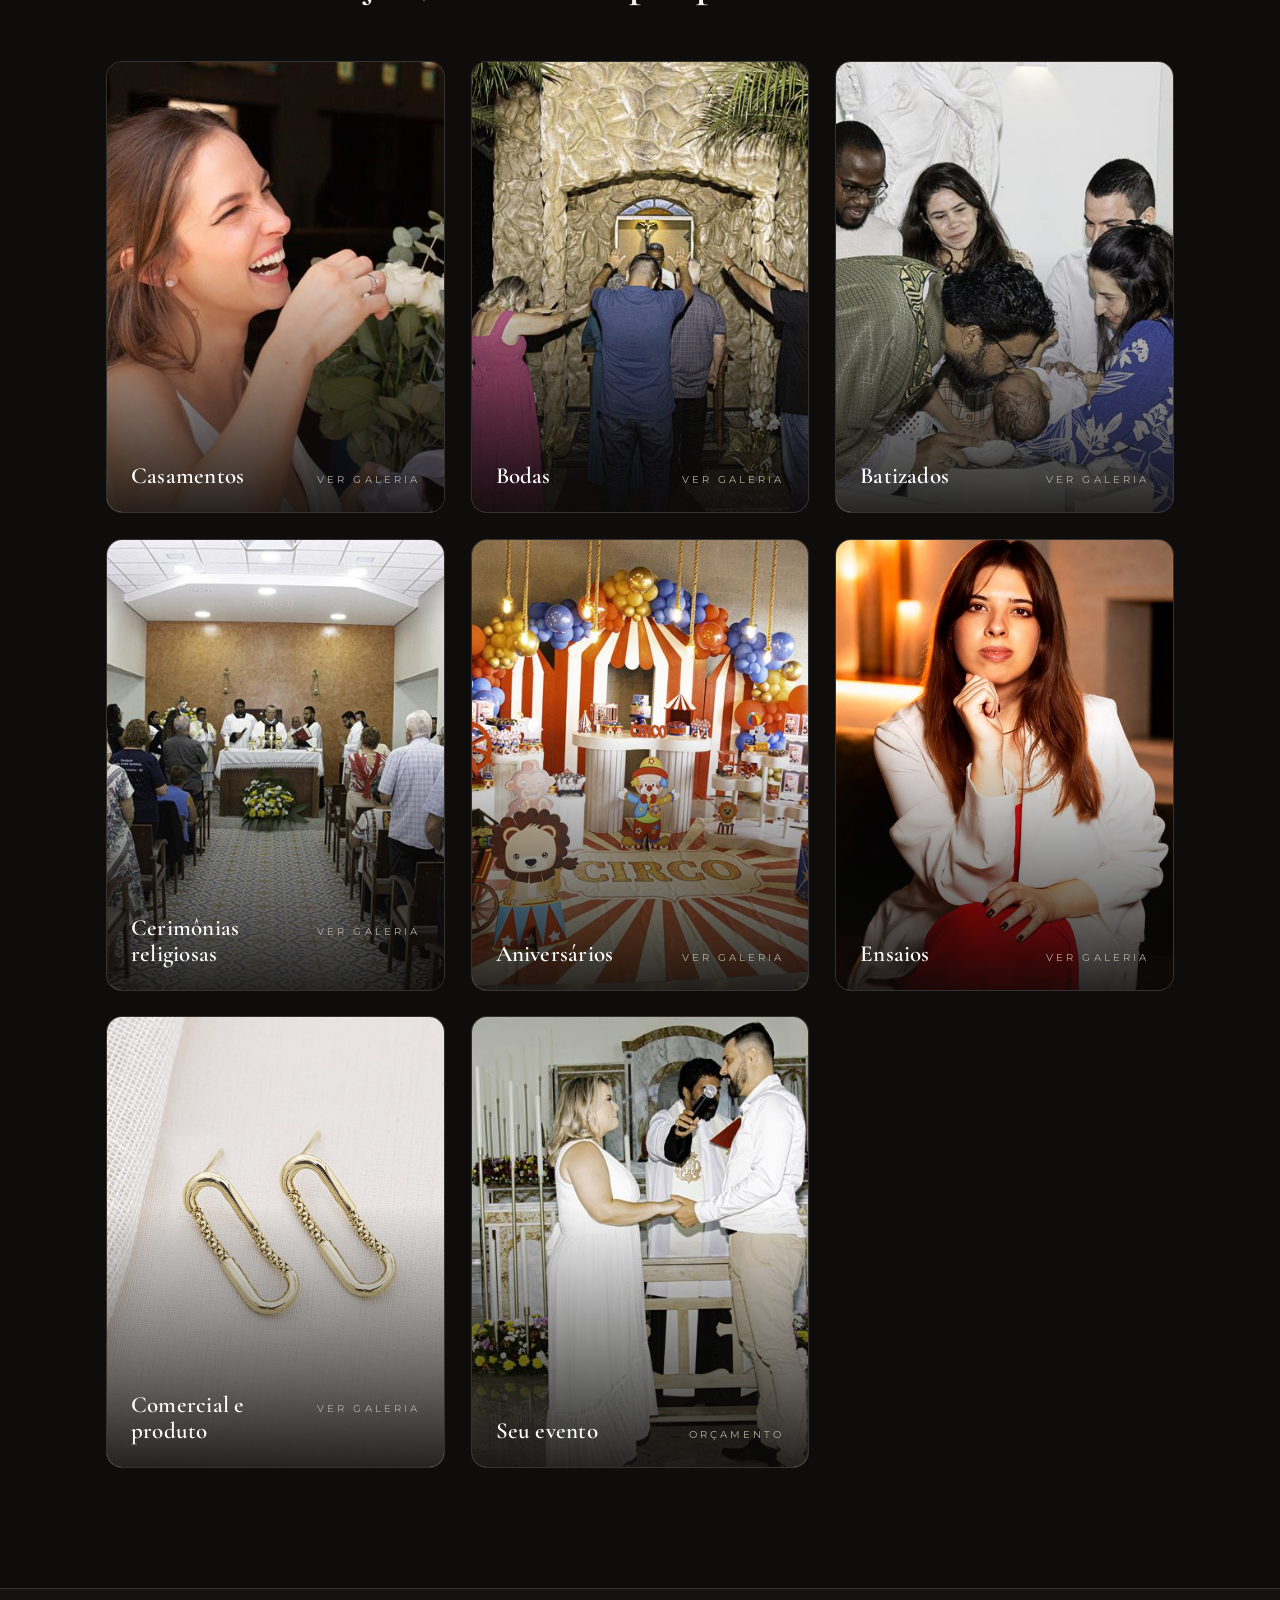
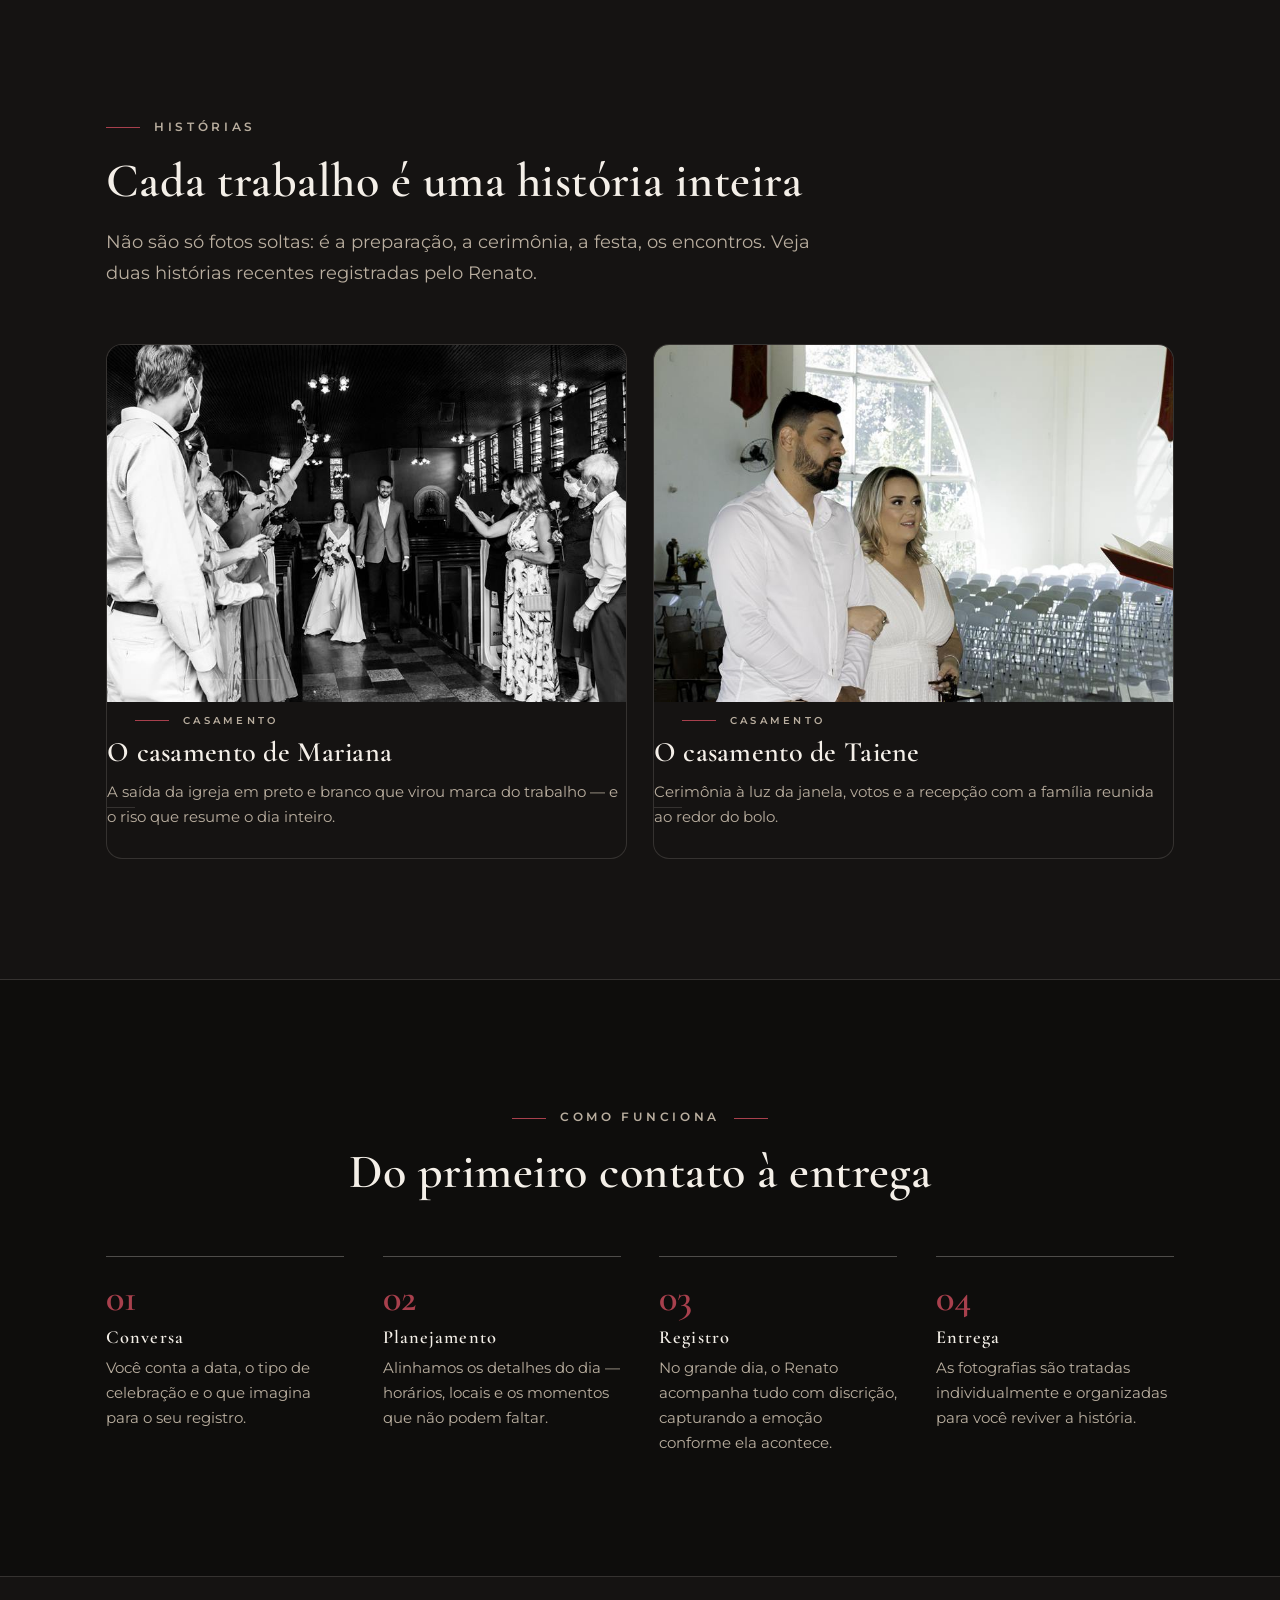
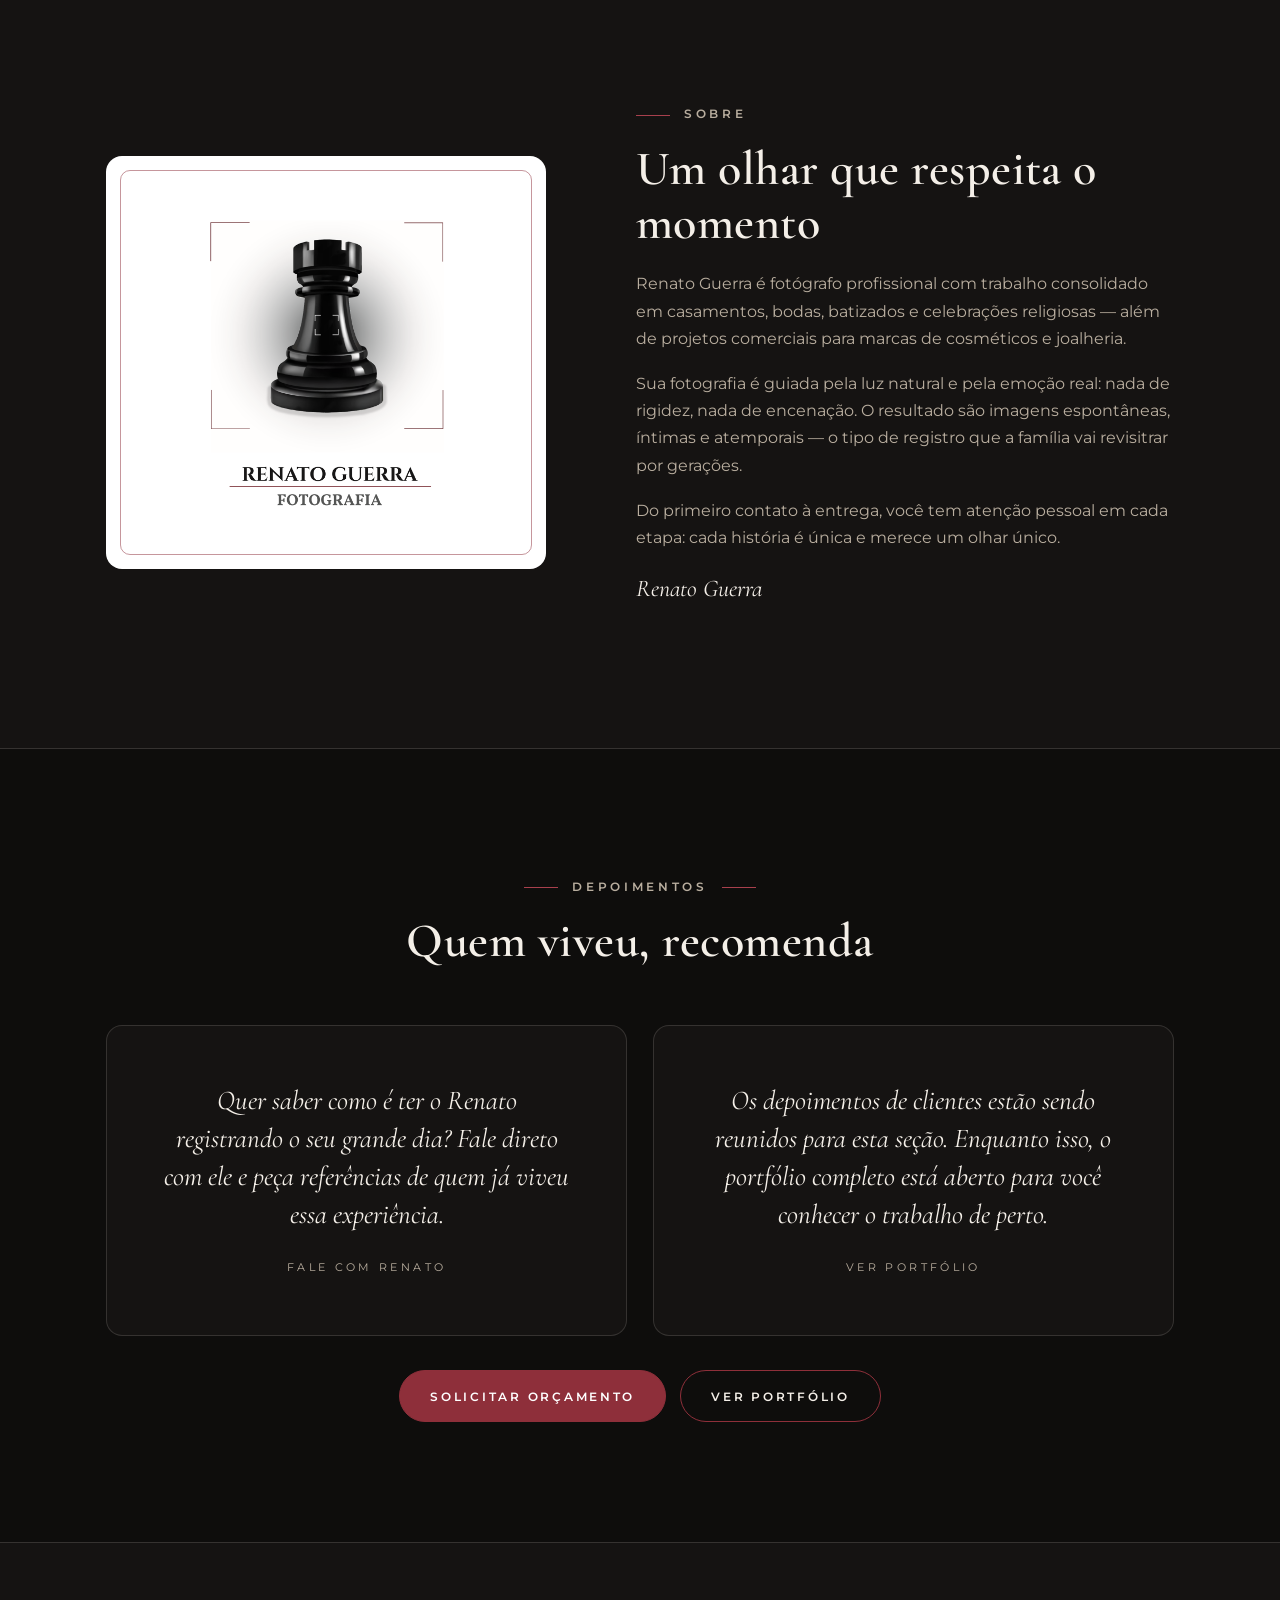
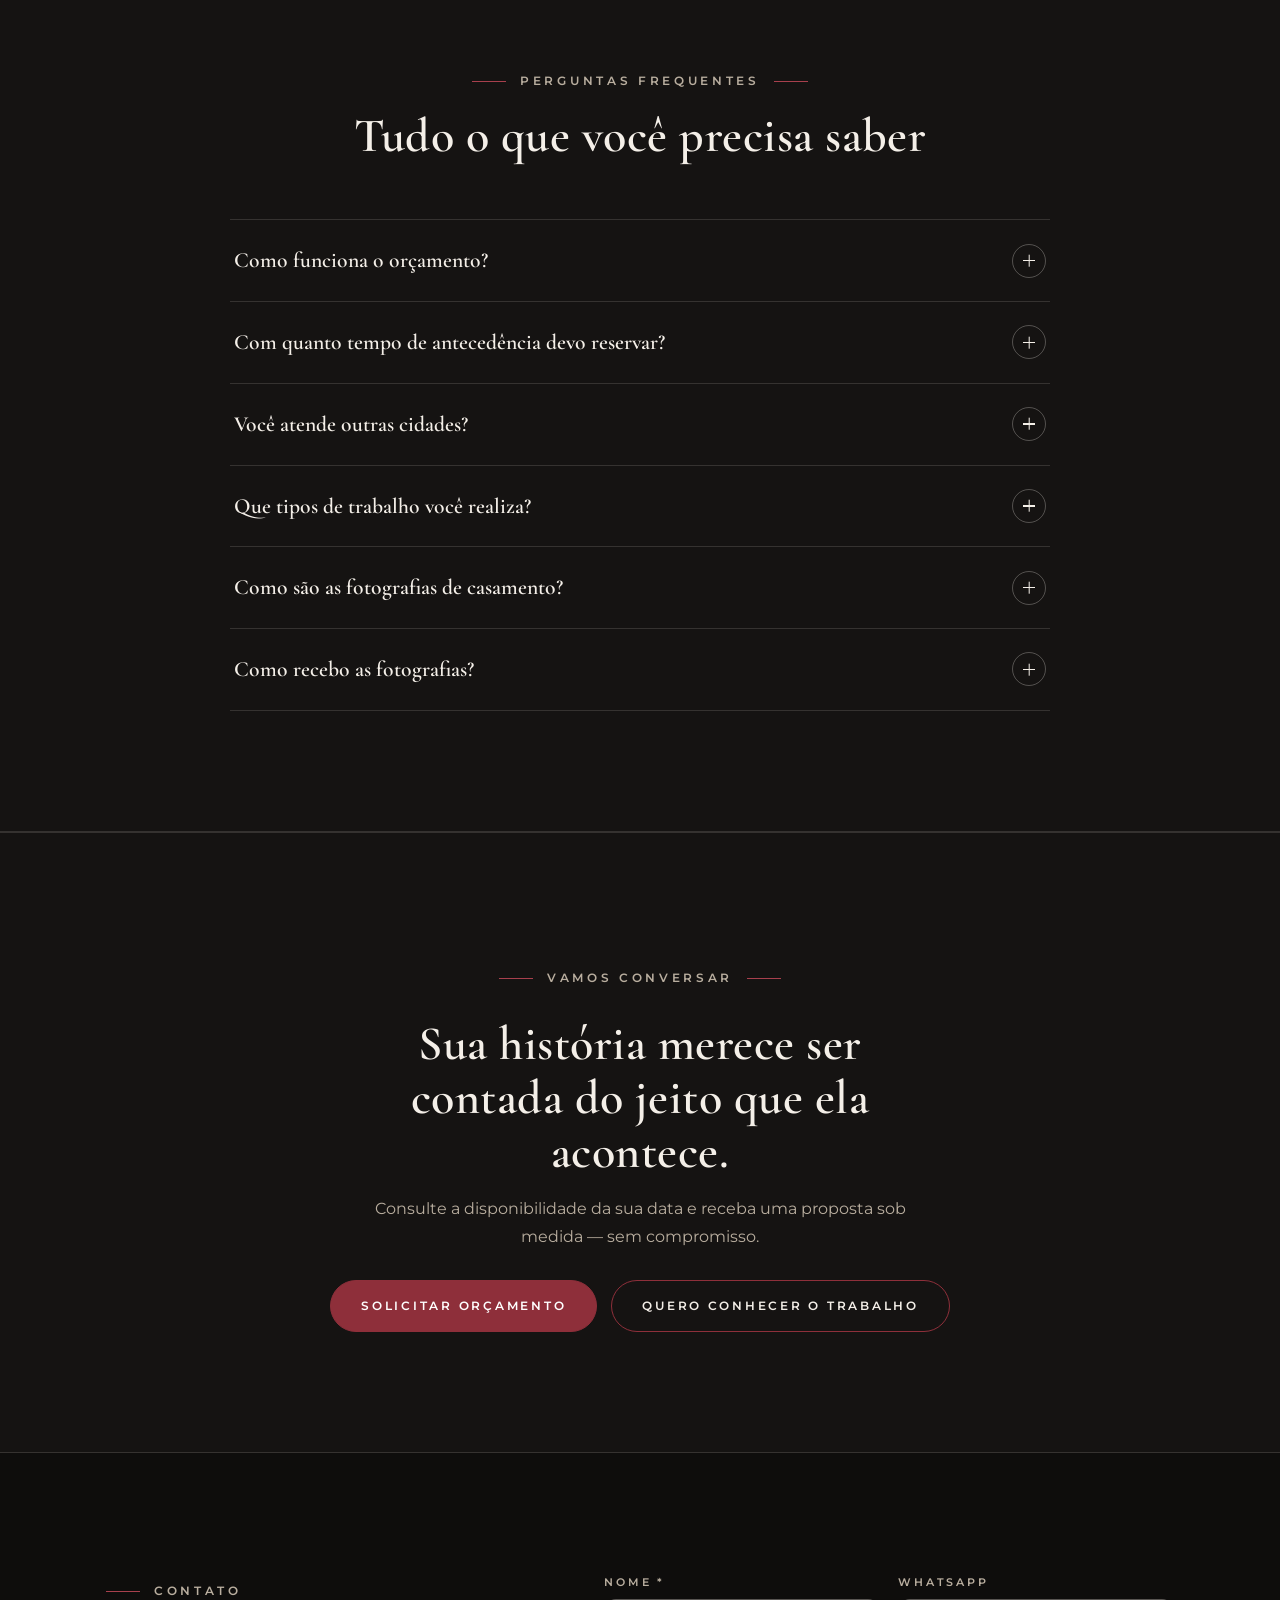
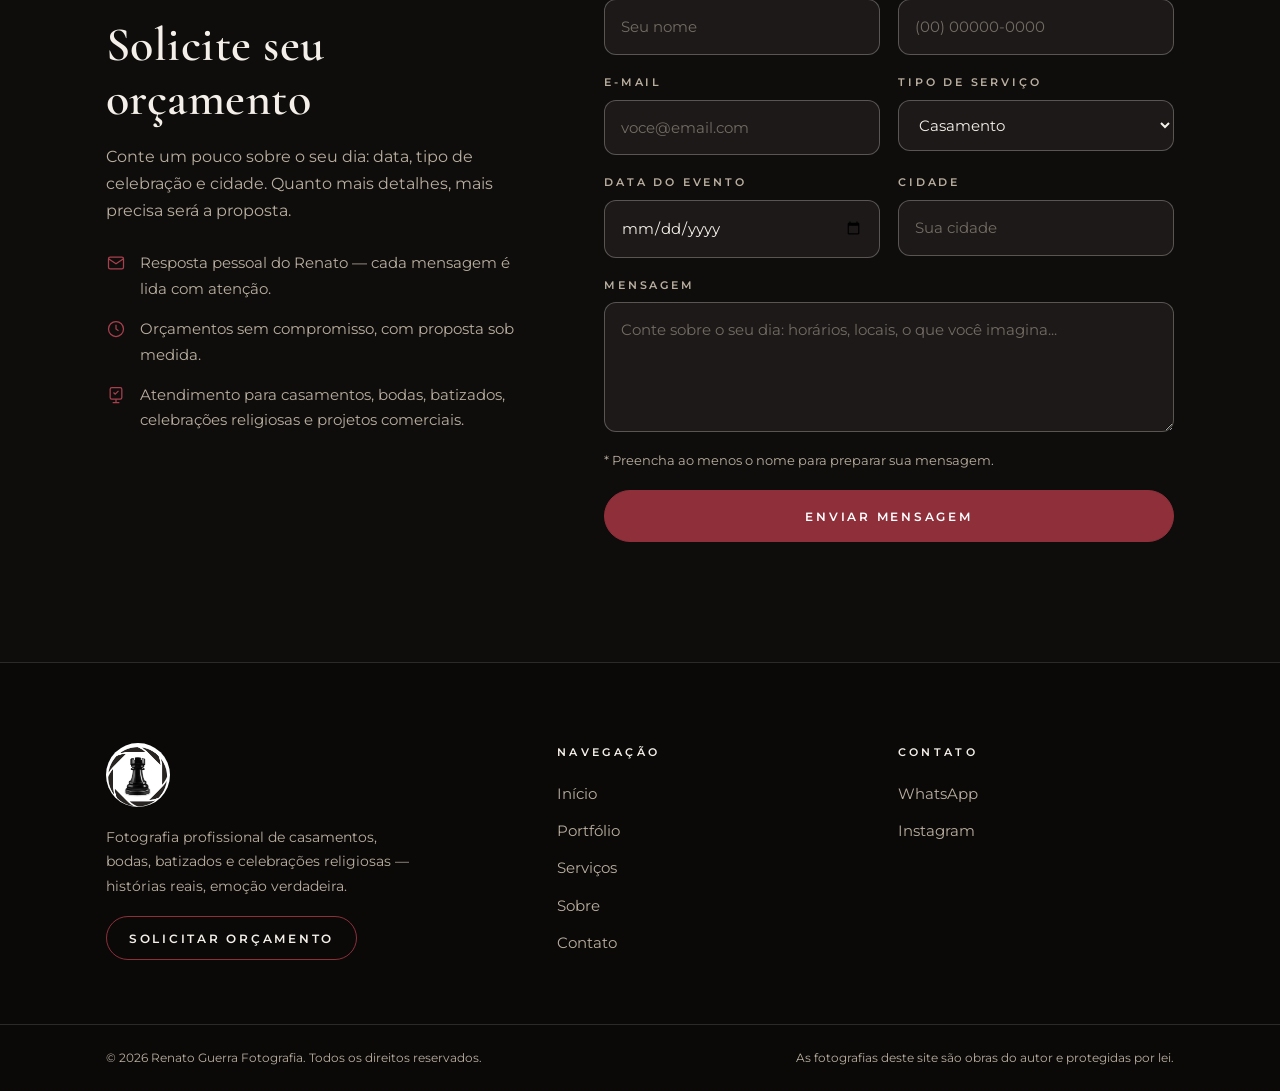
==== commit a836d878: "feat: especialidades e portfolio com novas categorias (aniversarios, ensaios) e 12 novas fotos" ====
--- a/index.html
+++ b/index.html
@@ -103,25 +103,33 @@
         <h2>Cada celebração, um olhar próprio</h2>
       </div>
       <div class="cats">
-        <a class="cat reveal" href="portfolio.html#galeria" aria-label="Ver fotografias de casamentos">
+        <a class="cat reveal" href="portfolio.html?cat=casamentos#galeria" aria-label="Ver galeria de casamentos">
           <img src="img/casamento-mariana-09-t.jpg" alt="Noiva sorrindo com buquê de rosas brancas" loading="lazy" decoding="async" width="820" height="547">
-          <span class="cat-label"><h3>Casamentos</h3><span>Ver</span></span>
-        </a>
-        <a class="cat reveal" href="portfolio.html#galeria" aria-label="Ver fotografias de bodas">
+          <span class="cat-label"><h3>Casamentos</h3><span>Ver galeria</span></span>
+        </a>
+        <a class="cat reveal" href="portfolio.html?cat=bodas#galeria" aria-label="Ver galeria de bodas">
           <img src="img/bodas-06-t.jpg" alt="Família reunida ao redor do bolo em celebração de bodas" loading="lazy" decoding="async" width="820" height="547">
-          <span class="cat-label"><h3>Bodas</h3><span>Ver</span></span>
-        </a>
-        <a class="cat reveal" href="portfolio.html#galeria" aria-label="Ver fotografias de batizados">
+          <span class="cat-label"><h3>Bodas</h3><span>Ver galeria</span></span>
+        </a>
+        <a class="cat reveal" href="portfolio.html?cat=batizados#galeria" aria-label="Ver galeria de batizados">
           <img src="img/batismo-06-t.jpg" alt="Bênção do celebrante durante batizado" loading="lazy" decoding="async" width="820" height="547">
-          <span class="cat-label"><h3>Batizados</h3><span>Ver</span></span>
-        </a>
-        <a class="cat reveal" href="portfolio.html#galeria" aria-label="Ver fotografias de cerimônias religiosas">
+          <span class="cat-label"><h3>Batizados</h3><span>Ver galeria</span></span>
+        </a>
+        <a class="cat reveal" href="portfolio.html?cat=religiosas#galeria" aria-label="Ver galeria de cerimônias religiosas">
           <img src="img/religiosa-01-t.jpg" alt="Celebração religiosa na nave da igreja" loading="lazy" decoding="async" width="820" height="547">
-          <span class="cat-label"><h3>Cerimônias religiosas</h3><span>Ver</span></span>
-        </a>
-        <a class="cat reveal" href="portfolio.html#galeria" aria-label="Ver fotografias comerciais e de produto">
+          <span class="cat-label"><h3>Cerimônias religiosas</h3><span>Ver galeria</span></span>
+        </a>
+        <a class="cat reveal" href="portfolio.html?cat=aniversarios#galeria" aria-label="Ver galeria de aniversários">
+          <img src="img/aniversario-jb-01-t.jpg" alt="Mesa do bolo decorada com tema circo em festa infantil" loading="lazy" decoding="async" width="820" height="547">
+          <span class="cat-label"><h3>Aniversários</h3><span>Ver galeria</span></span>
+        </a>
+        <a class="cat reveal" href="portfolio.html?cat=ensaios#galeria" aria-label="Ver galeria de ensaios">
+          <img src="img/ensaio-luana-01-t.jpg" alt="Retrato feminino com luz quente e vestido vermelho" loading="lazy" decoding="async" width="820" height="547">
+          <span class="cat-label"><h3>Ensaios</h3><span>Ver galeria</span></span>
+        </a>
+        <a class="cat reveal" href="portfolio.html?cat=comercial#galeria" aria-label="Ver galeria comercial e de produto">
           <img src="img/produto-artisana-01-t.jpg" alt="Fotografia de produto — colar de joalheria" loading="lazy" decoding="async" width="820" height="547">
-          <span class="cat-label"><h3>Comercial e produto</h3><span>Ver</span></span>
+          <span class="cat-label"><h3>Comercial e produto</h3><span>Ver galeria</span></span>
         </a>
         <a class="cat reveal" href="#contato" aria-label="Solicitar orçamento para seu evento">
           <img src="img/casamento-taiene-09-t.jpg" alt="Noivos durante cerimônia de casamento" loading="lazy" decoding="async" width="820" height="547">
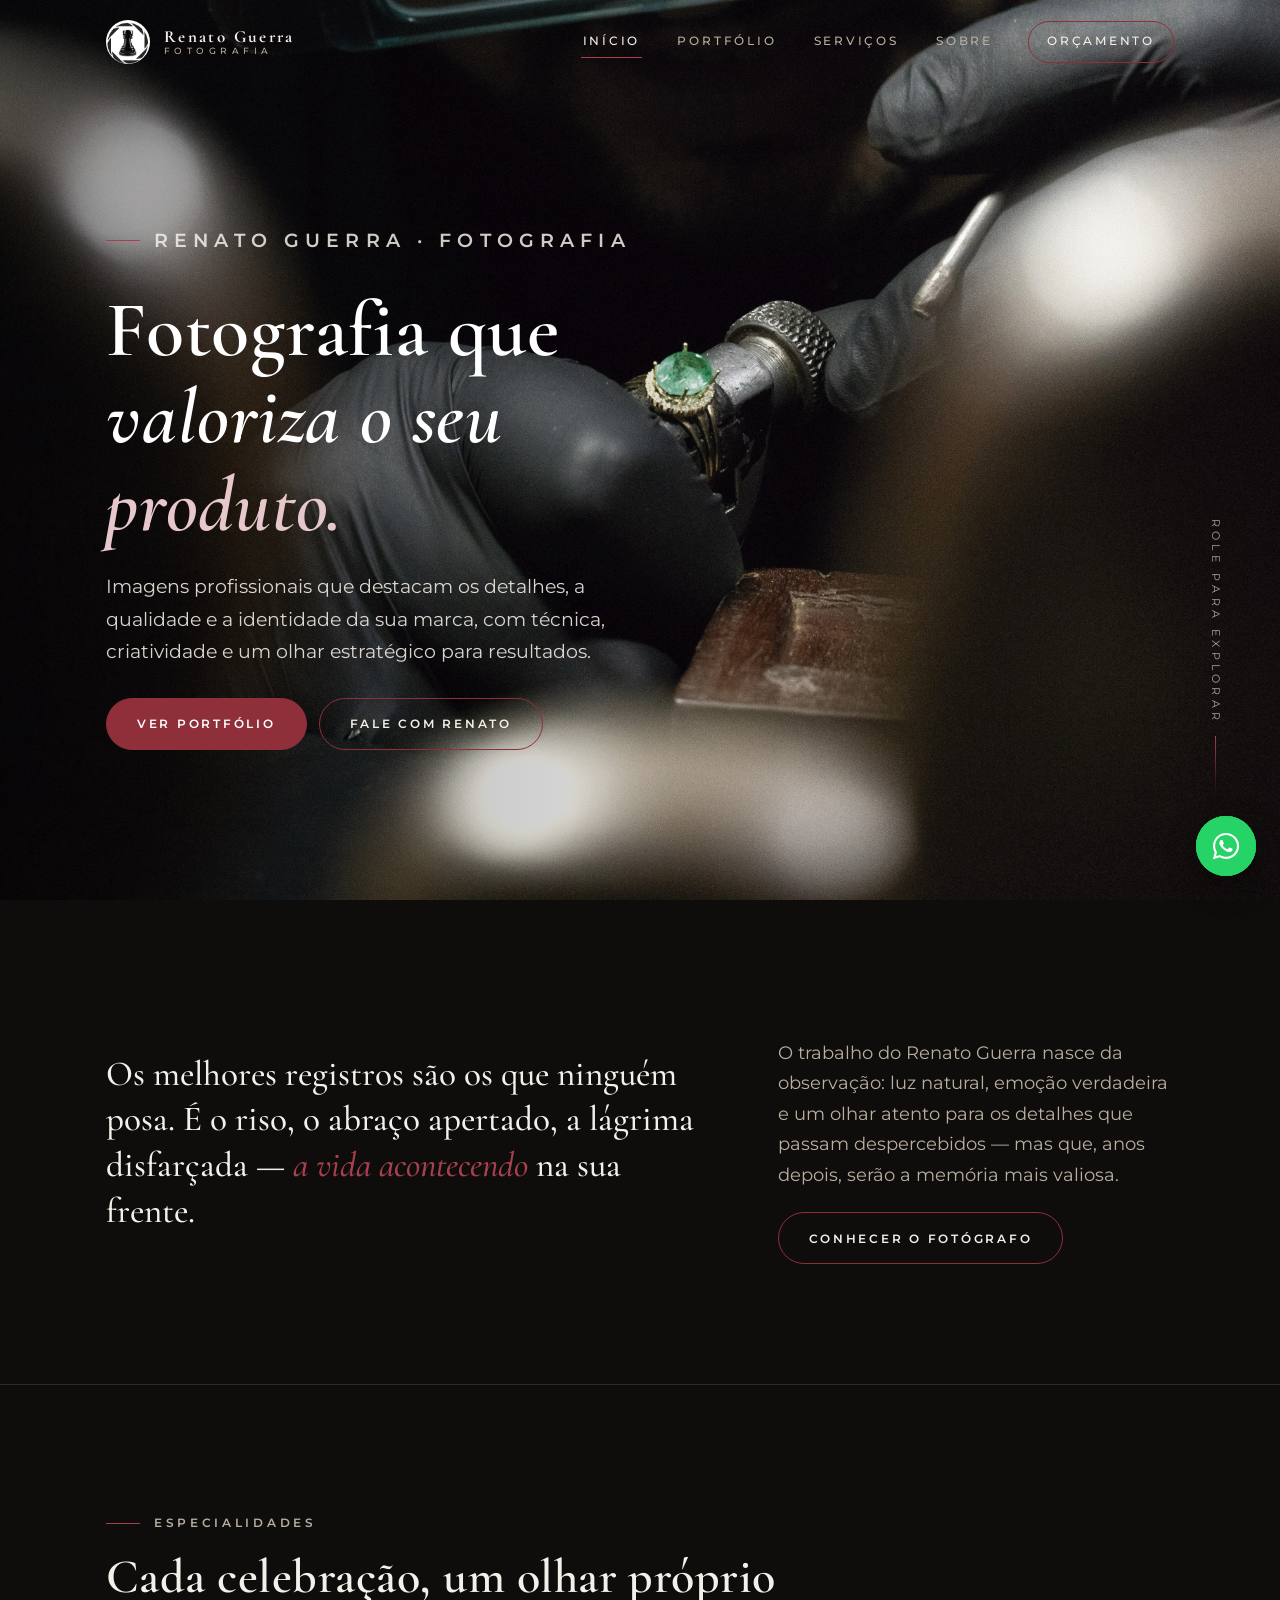
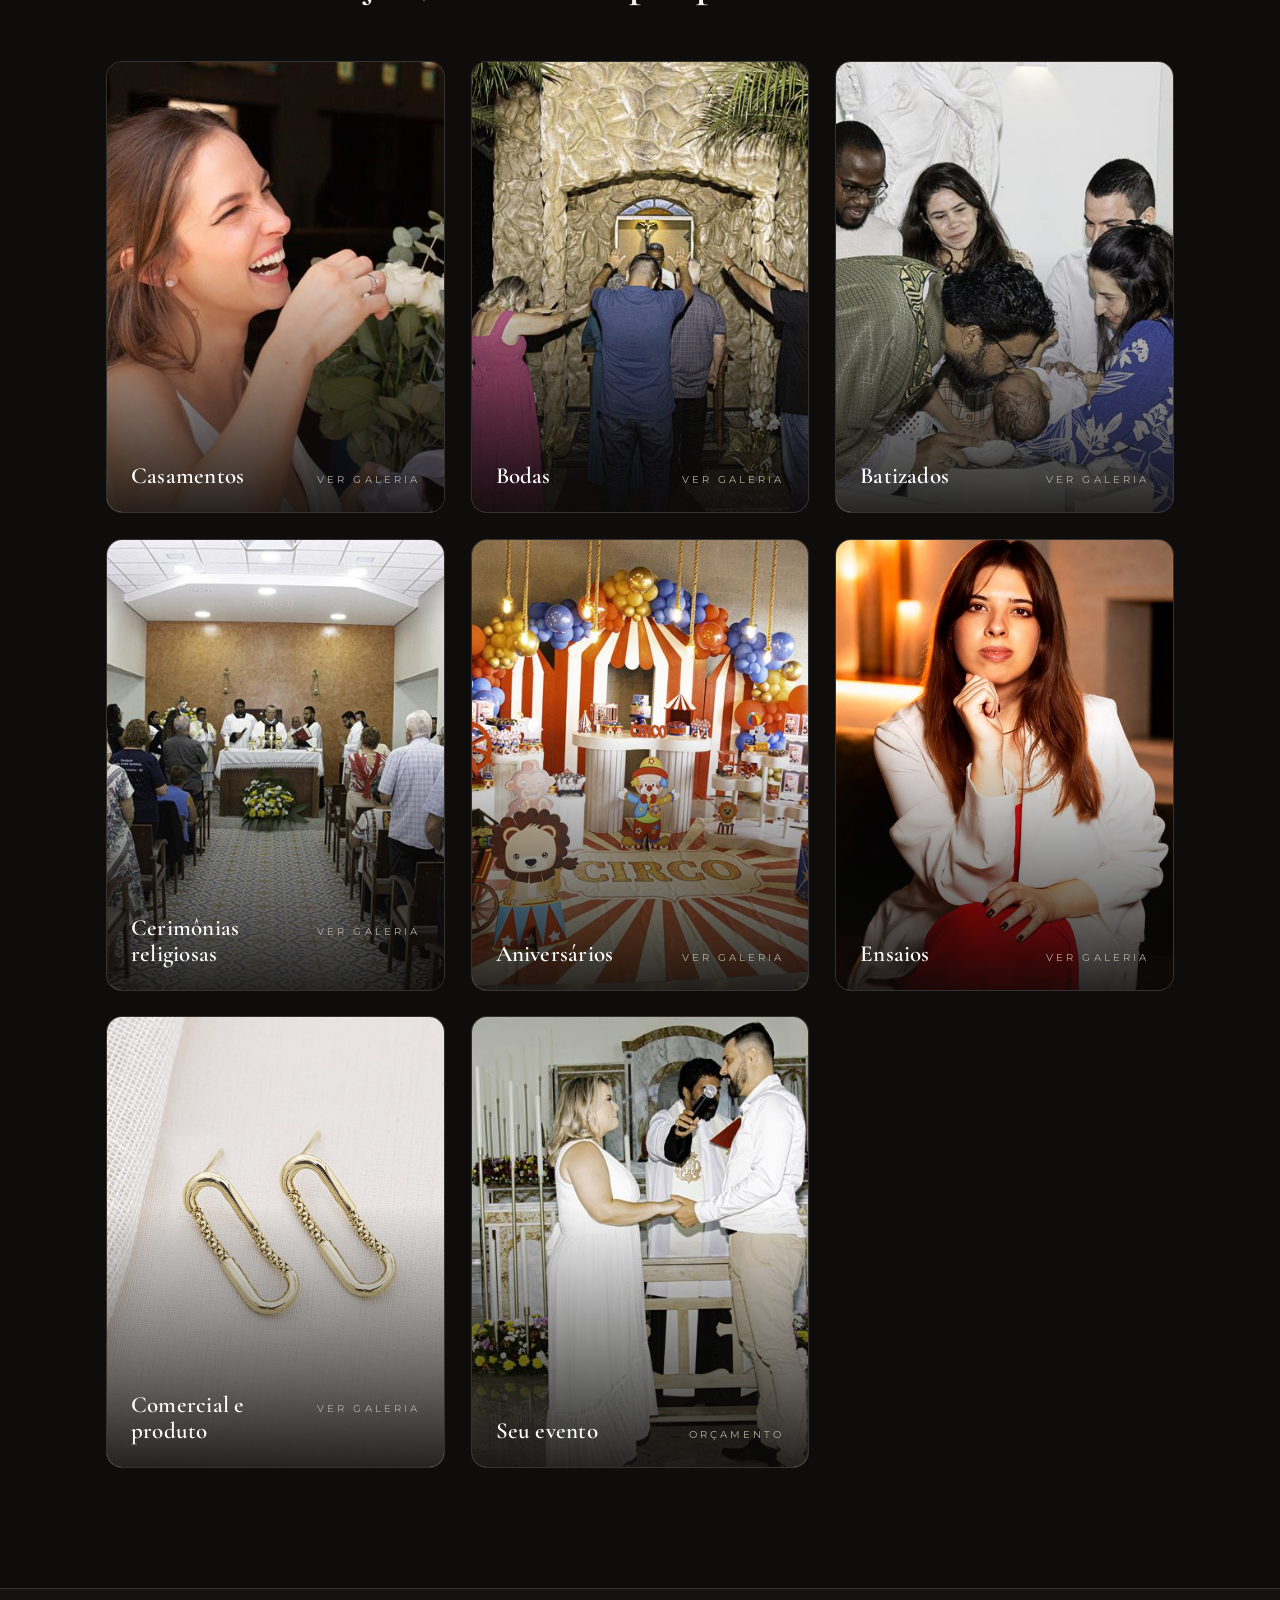
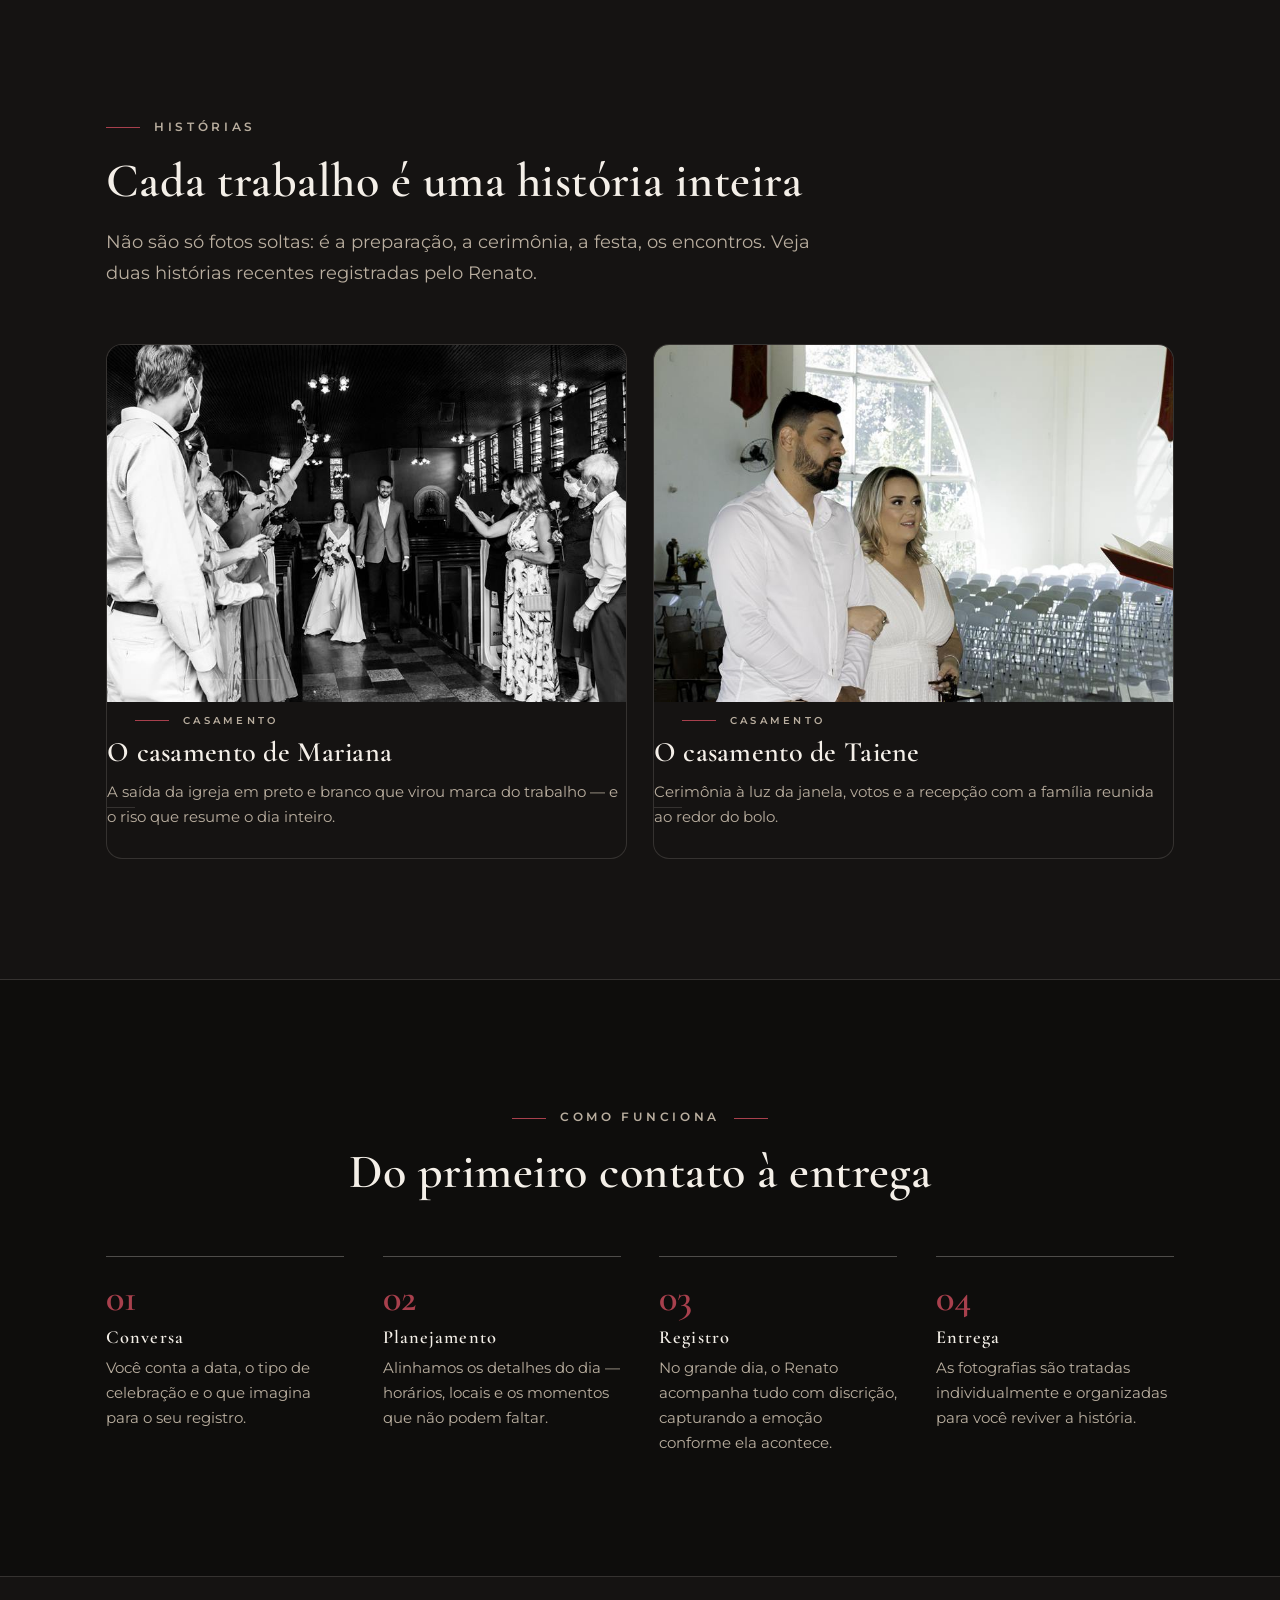
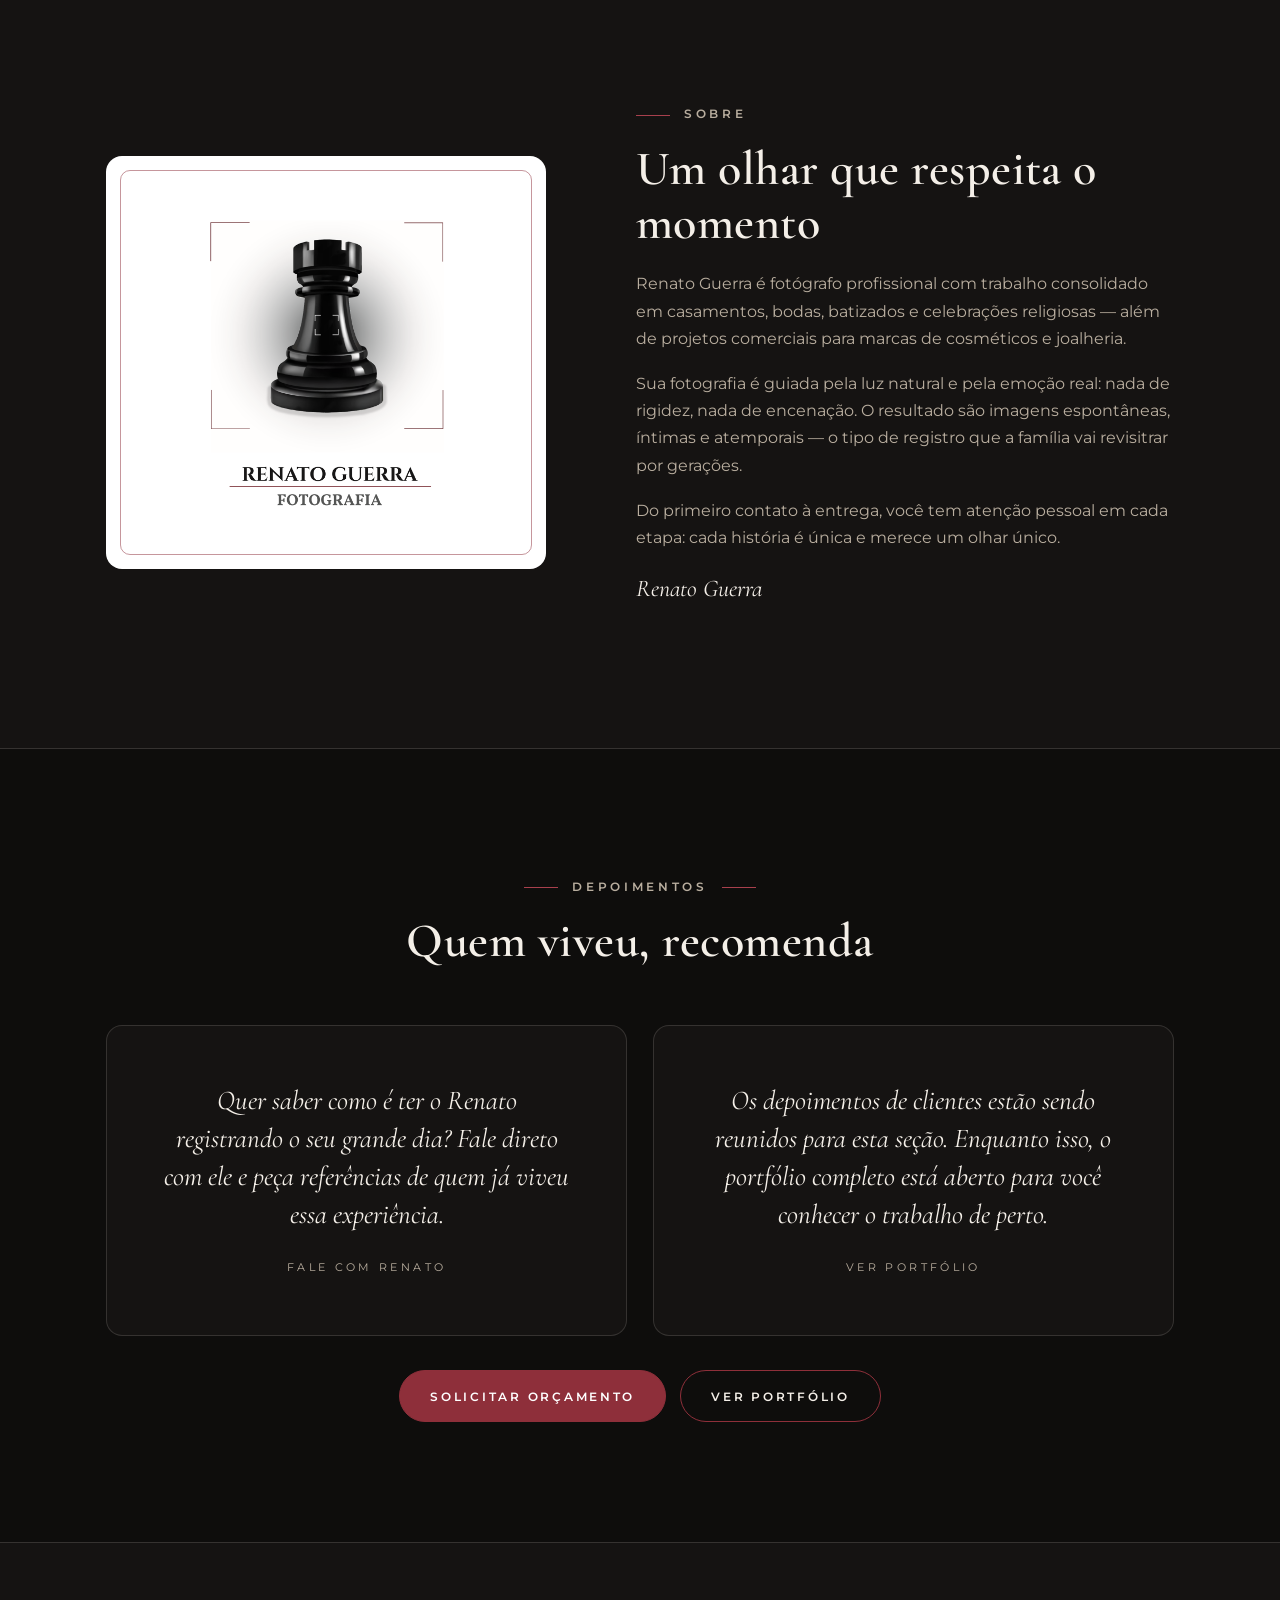
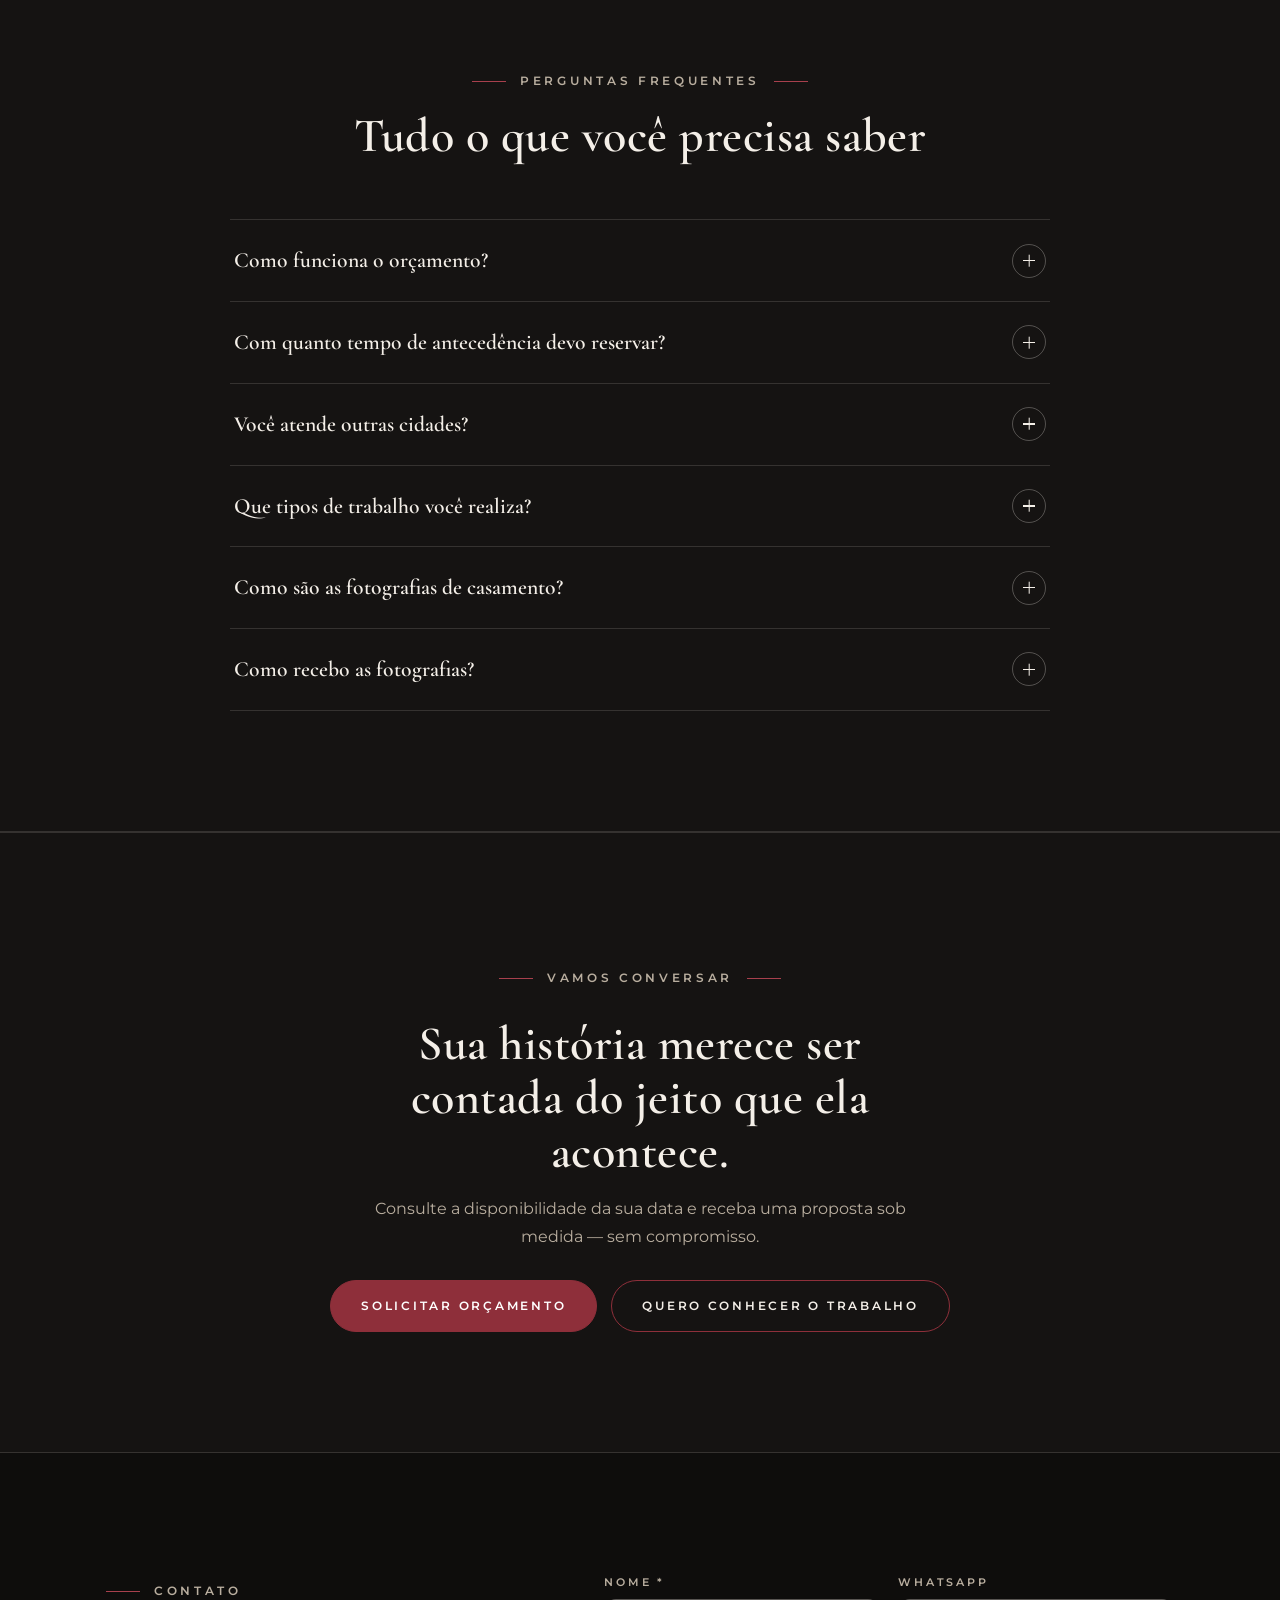
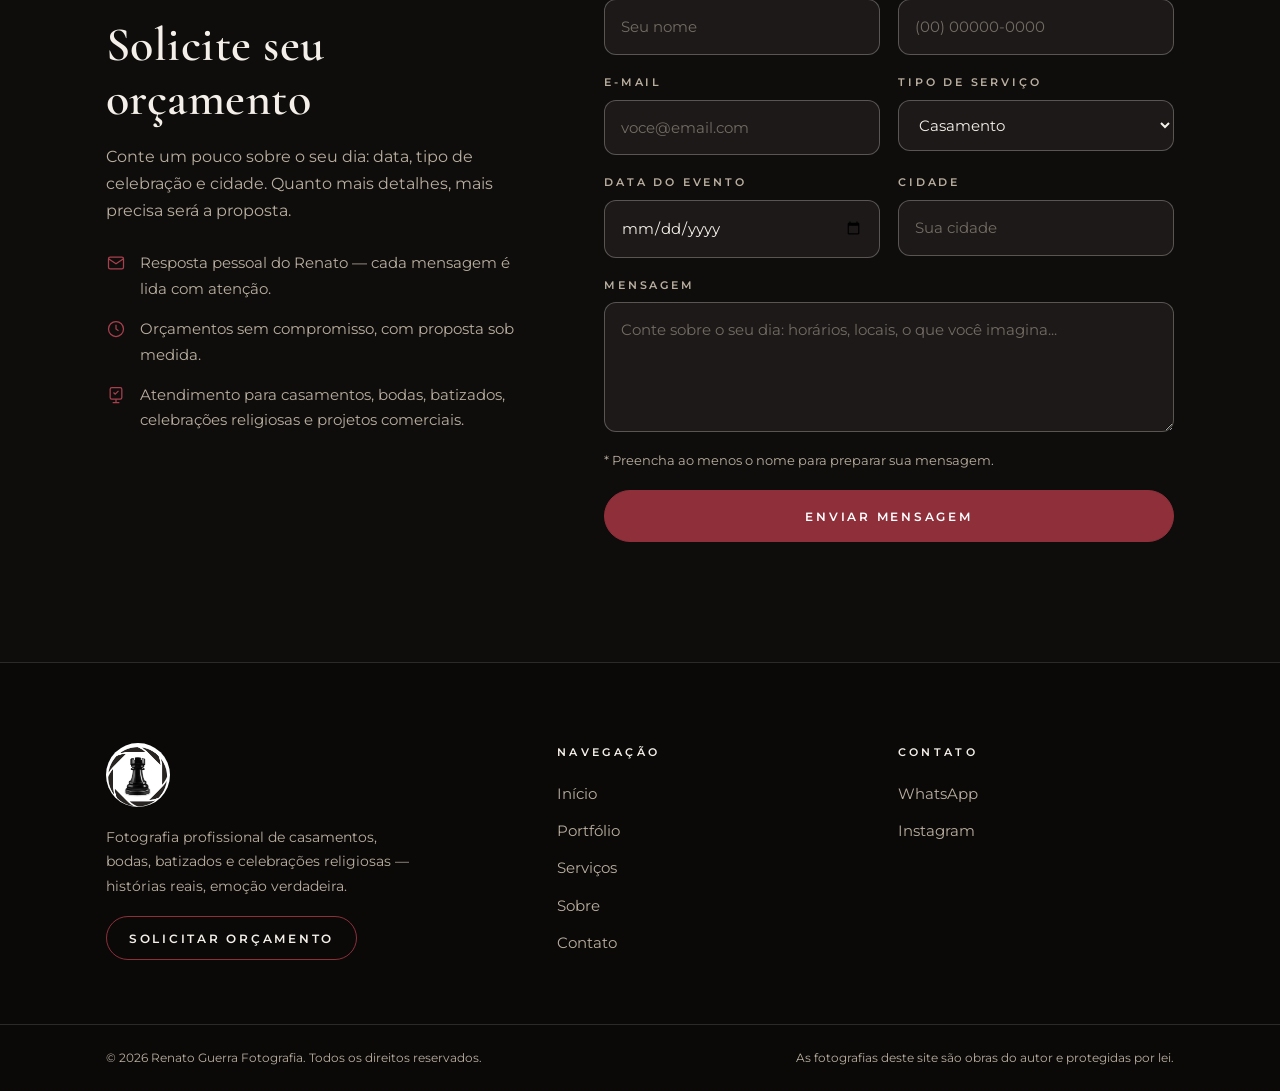
==== commit ce9e7eb5: "fix(hero): brighten product photography hero" ====
--- a/index.html
+++ b/index.html
@@ -17,13 +17,13 @@
   <meta property="og:site_name" content="Renato Guerra Fotografia">
   <meta property="og:title" content="Renato Guerra Fotografia | Casamentos, Bodas e Celebrações Religiosas">
   <meta property="og:description" content="Registros naturais e emocionais que guardam a história da sua família. Fotografia profissional de casamentos, bodas, batizados e celebrações religiosas.">
-  <meta property="og:image" content="https://renatoguerrafotografia.com.br/img/casamento-mariana-04.jpg">
+  <meta property="og:image" content="https://renatoguerrafotografia.com.br/img/renato-joalheiro-anel-hero.jpg">
   <meta name="twitter:card" content="summary_large_image">
 
   <link rel="preconnect" href="https://fonts.googleapis.com">
   <link rel="preconnect" href="https://fonts.gstatic.com" crossorigin>
   <link href="https://fonts.googleapis.com/css2?family=Cormorant+Garamond:ital,wght@0,500;0,600;0,700;1,500;1,600&family=Montserrat:wght@400;500;600&display=swap" rel="stylesheet">
-  <link rel="preload" as="image" href="img/casamento-mariana-04.jpg" fetchpriority="high">
+  <link rel="preload" as="image" href="img/renato-joalheiro-anel-hero.jpg" fetchpriority="high">
   <link rel="stylesheet" href="css/style.css">
 
   <script type="application/ld+json">
@@ -66,15 +66,15 @@
   <!-- HERO -->
   <section class="hero" aria-label="Apresentação">
     <div class="hero-media">
-      <img src="img/casamento-mariana-04.jpg" alt="Saída dos noivos da cerimônia de casamento, em preto e branco" width="2000" height="1333" fetchpriority="high">
+      <img src="img/renato-joalheiro-anel-hero.jpg" alt="Close-up de uma aliança com esmeralda sendo trabalhada por um joalheiro" width="3840" height="2560" fetchpriority="high">
     </div>
     <div class="hero-inner">
       <p class="eyebrow">Renato Guerra · Fotografia</p>
-      <h1>Histórias que merecem ser <em>lembradas</em>.</h1>
-      <p>Fotografia profissional de casamentos, bodas, batizados e celebrações religiosas — registros naturais que guardam a emoção do jeito que ela aconteceu.</p>
+      <h1>Fotografia que<br><em class="hero-subtitle">valoriza o seu</em><br><em class="hero-highlight">produto.</em></h1>
+      <p>Imagens profissionais que destacam os detalhes, a qualidade e a identidade da sua marca, com técnica, criatividade e um olhar estratégico para resultados.</p>
       <div class="btn-row">
-        <a class="btn btn--solid" href="portfolio.html">Ver portfólio</a>
-        <a class="btn btn--ghost" href="#contato" data-wa data-wa-msg="Olá, Renato! Conheci seu trabalho pelo site e gostaria de saber mais sobre seus serviços de fotografia.">Fale com Renato</a>
+        <a class="btn btn--solid" href="portfolio.html?cat=comercial#galeria">Ver portfólio</a>
+        <a class="btn btn--ghost" href="https://wa.me/5519998801410" data-wa data-wa-msg="Olá, Renato! Gostaria de saber mais sobre fotografia profissional de produtos para a minha marca.">Fale com Renato</a>
       </div>
     </div>
     <span class="hero-scroll" aria-hidden="true">Role para explorar</span>
--- a/css/style.css
+++ b/css/style.css
@@ -130,20 +130,20 @@
 /* Hero */
 .hero{
   position:relative;min-height:100svh;display:flex;align-items:flex-end;
-  padding:0 0 clamp(72px,12vh,140px);isolation:isolate
+  padding:0 0 clamp(72px,17vh,150px);isolation:isolate
 }
 .hero-media{position:absolute;inset:0;z-index:-2;overflow:hidden}
-.hero-media img{width:100%;height:100%;object-fit:cover;object-position:center 30%;animation:heroZoom 14s var(--ease) forwards}
-@keyframes heroZoom{from{transform:scale(1.07)}to{transform:scale(1)}}
-.hero::after{
-  content:"";position:absolute;inset:0;z-index:-1;
-  background:linear-gradient(180deg,rgba(10,9,8,.52) 0%,rgba(10,9,8,.18) 38%,rgba(10,9,8,.62) 78%,rgba(10,9,8,.92) 100%)
-}
-.hero-inner{max-width:var(--maxw);margin:0 auto;padding:0 var(--pad);width:100%}
+.hero-media img{width:100%;height:100%;object-fit:cover;object-position:center top;filter:brightness(1.1)}
+.hero::before{
+  content:"";position:absolute;inset:0;z-index:-1;pointer-events:none;
+  background:linear-gradient(90deg,rgba(0,0,0,.38) 0%,rgba(0,0,0,.18) 42%,rgba(0,0,0,.03) 75%,transparent 100%)
+}
+.hero-inner{position:relative;z-index:1;max-width:var(--maxw);margin:0 auto;padding:0 var(--pad);width:100%}
 .hero .eyebrow{color:rgba(244,239,232,.85)}
 .hero h1{font-size:clamp(2.5rem,7vw,4.9rem);max-width:14ch;color:#fff}
-.hero h1 em{font-style:italic;color:#e6c8cc}
-.hero p{color:rgba(244,239,232,.88);max-width:46ch;margin:20px 0 30px;font-size:clamp(.98rem,1.5vw,1.12rem)}
+.hero h1 .hero-subtitle{font-style:italic;color:#fff}
+.hero h1 .hero-highlight{font-style:italic;color:#e6c8cc}
+.hero p{color:rgba(244,239,232,.88);max-width:42ch;margin:20px 0 30px;font-size:clamp(1rem,1.5vw,1.2rem)}
 .hero .btn-row{gap:12px}
 .hero-scroll{
   position:absolute;right:clamp(20px,5vw,56px);bottom:clamp(72px,12vh,140px);
@@ -151,7 +151,7 @@
   color:rgba(244,239,232,.65);display:flex;align-items:center;gap:12px
 }
 .hero-scroll::after{content:"";width:1px;height:56px;background:linear-gradient(180deg,var(--accent-2),transparent)}
-@media (max-width:720px){.hero-scroll{display:none}.hero .btn{width:100%;max-width:340px}}
+@media (max-width:720px){.hero-media img{object-position:42% center}.hero-scroll{display:none}.hero .btn{width:100%;max-width:340px}}
 
 /* Faixa manifesto */
 .intro{border-bottom:1px solid var(--line)}
